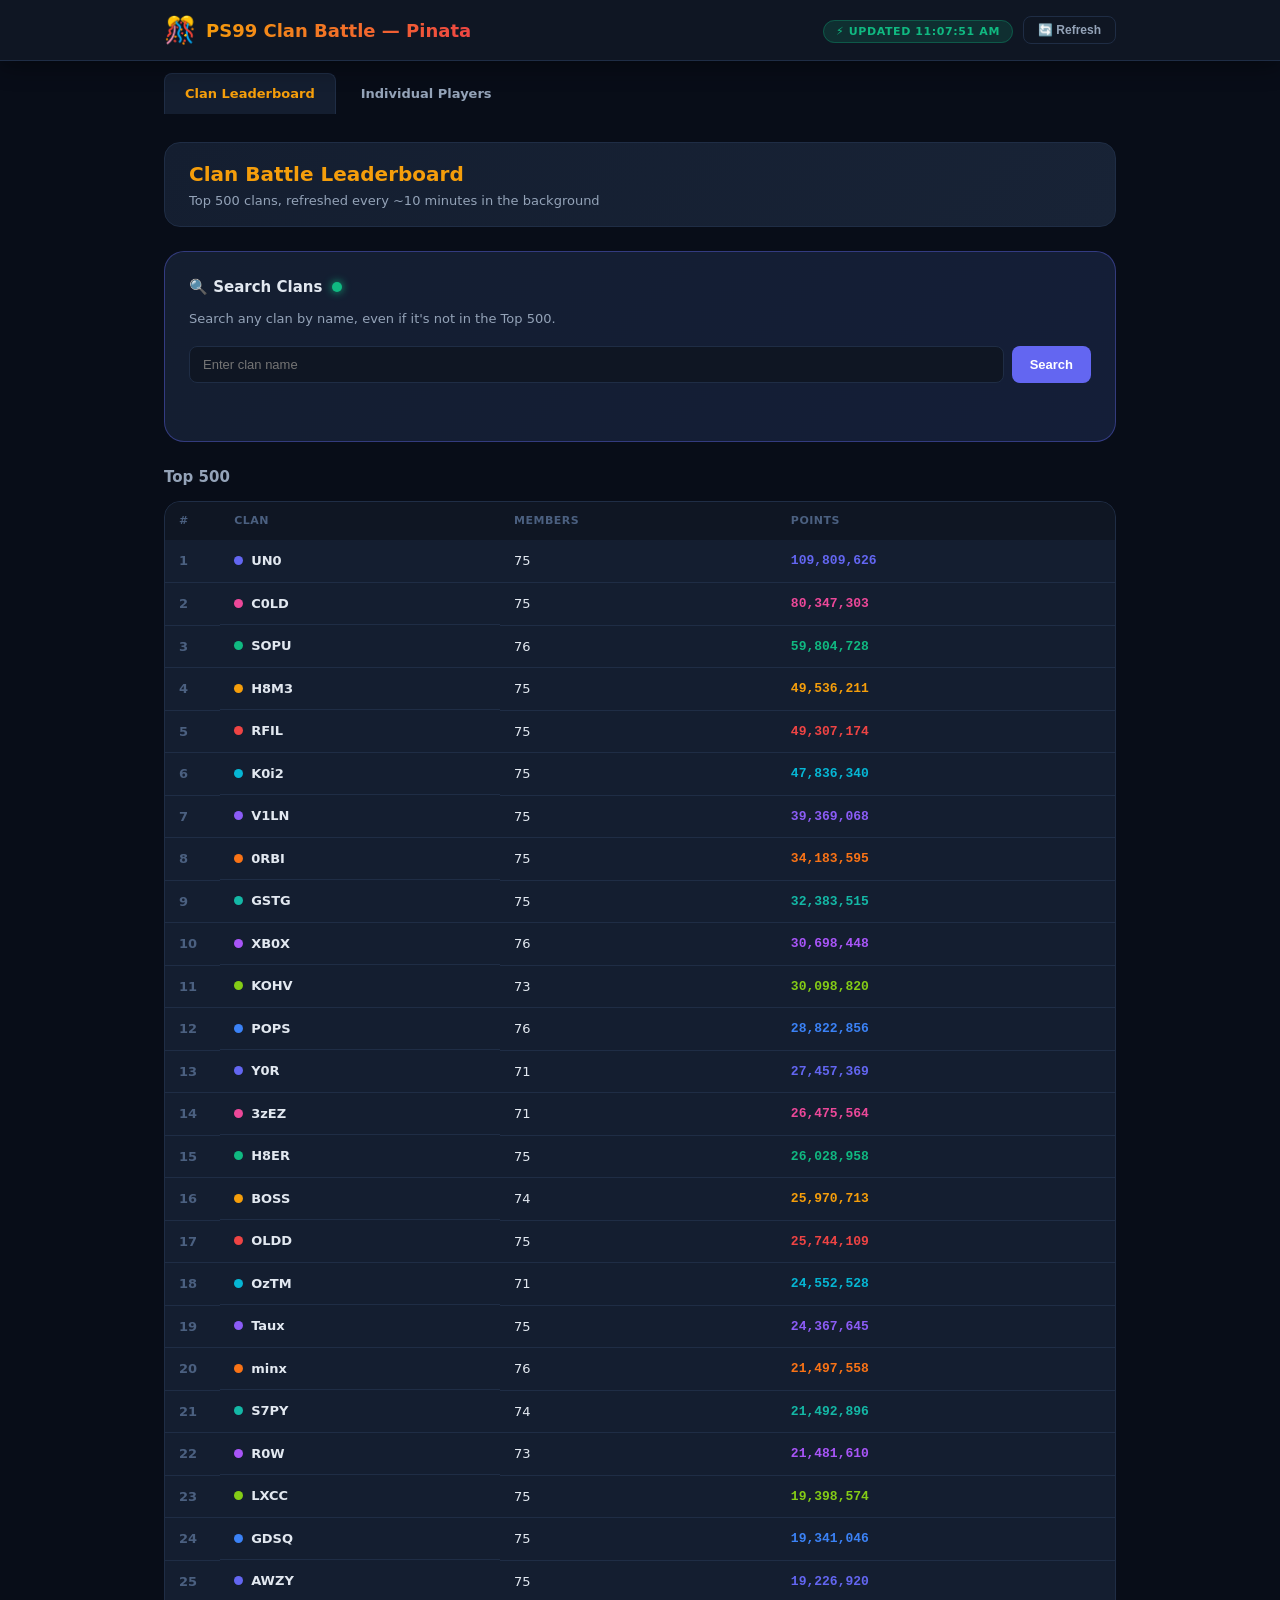
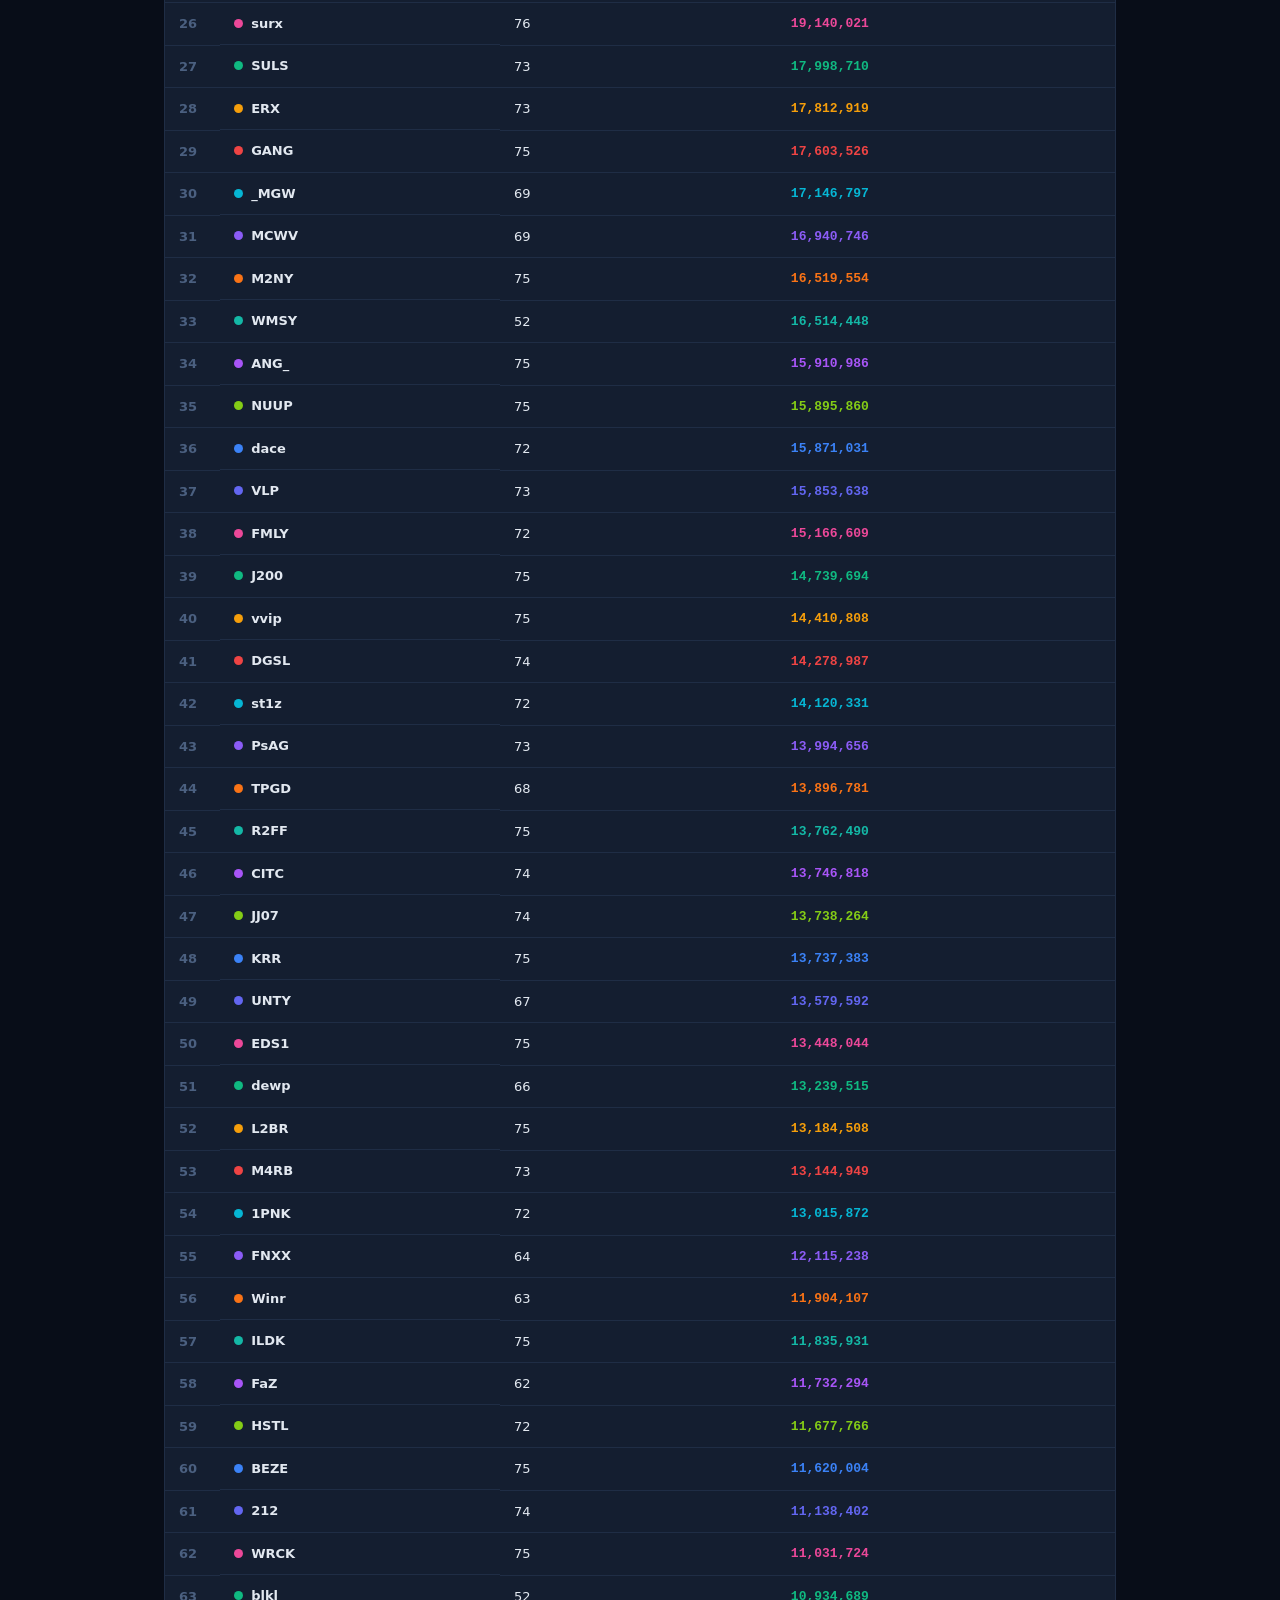
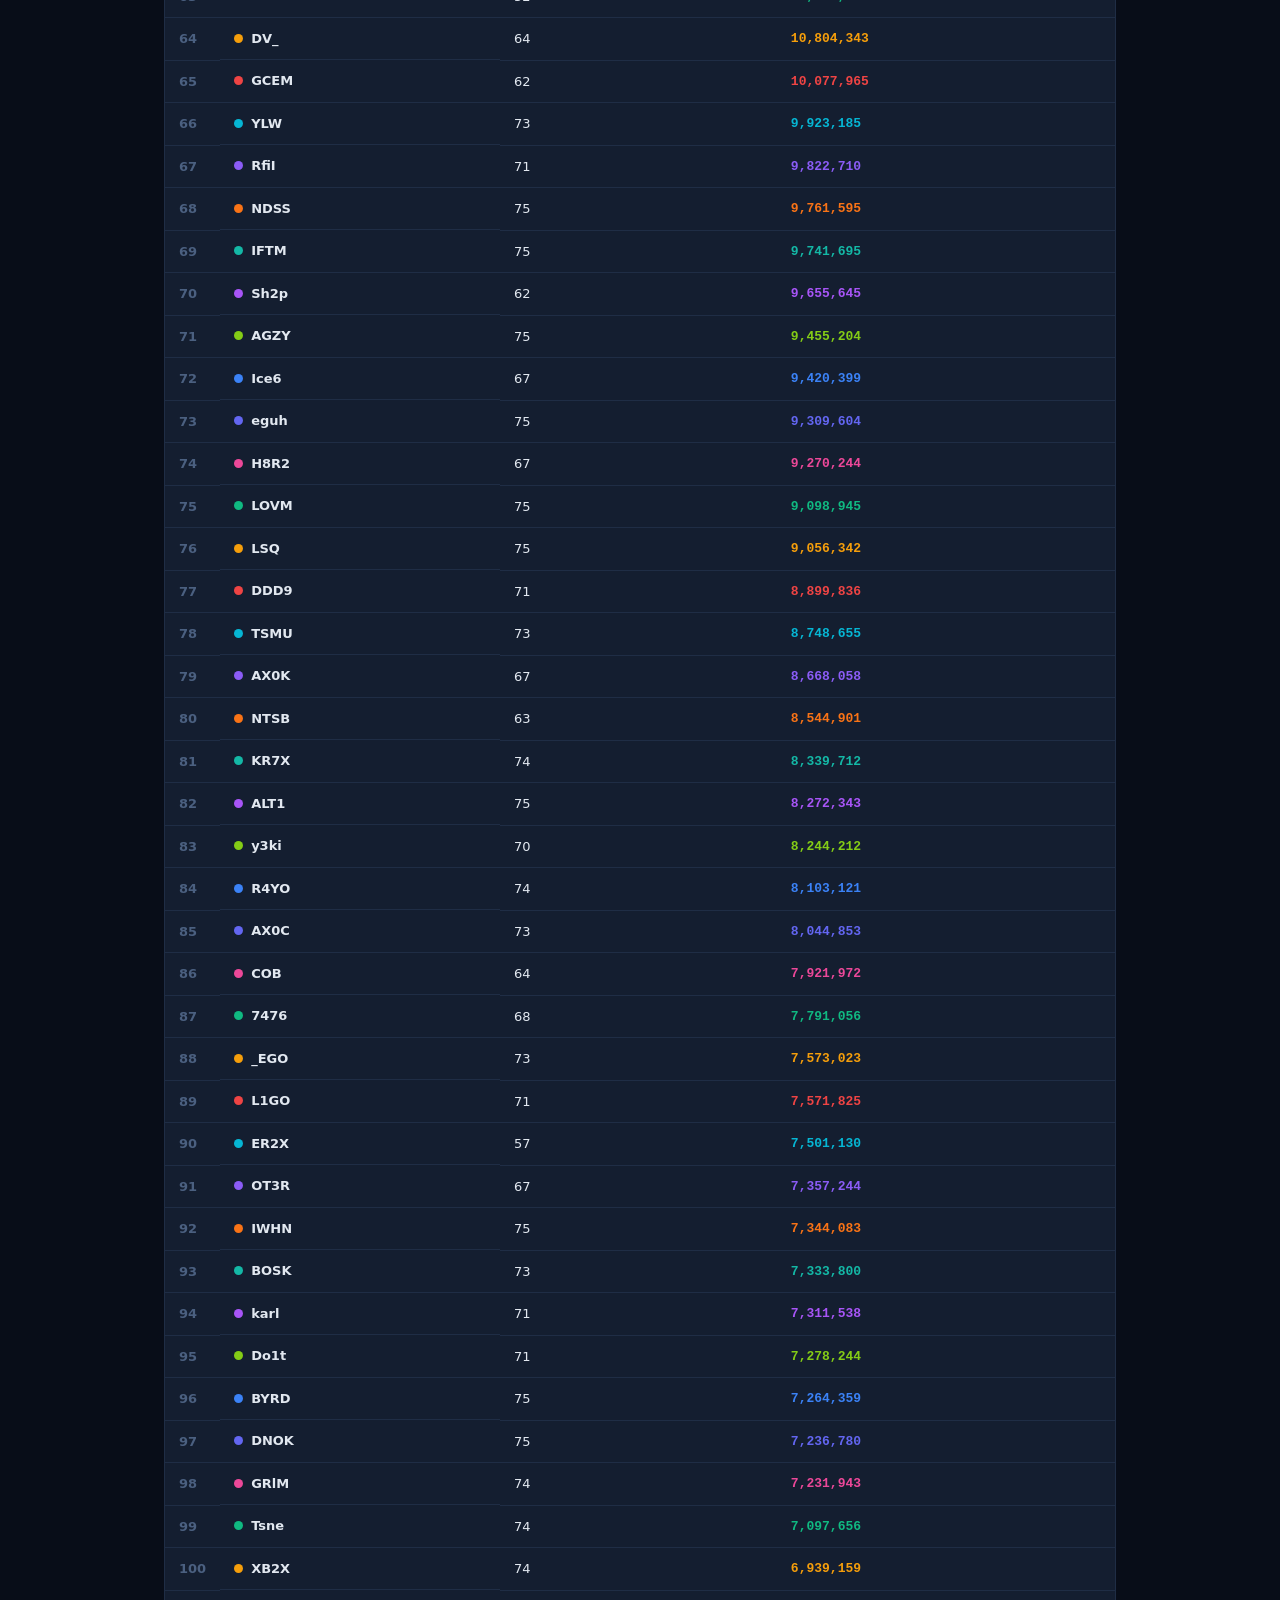
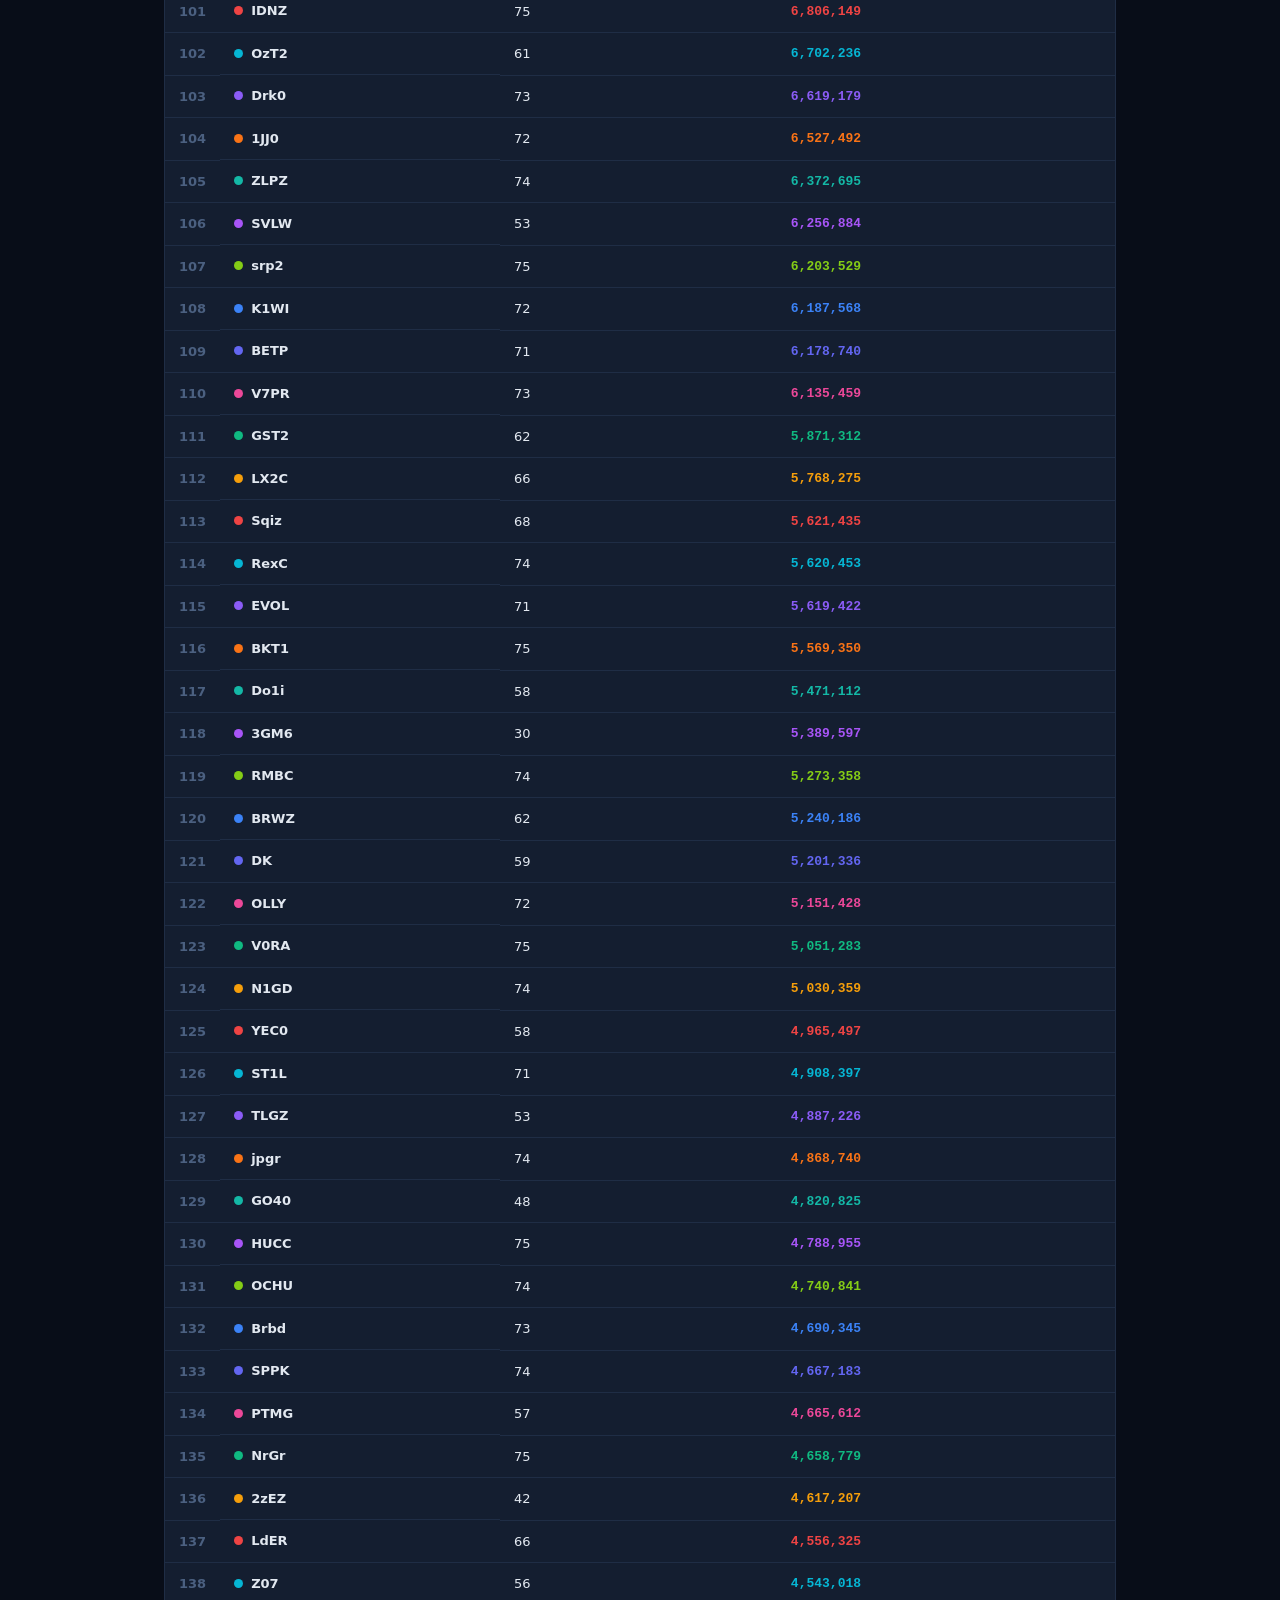
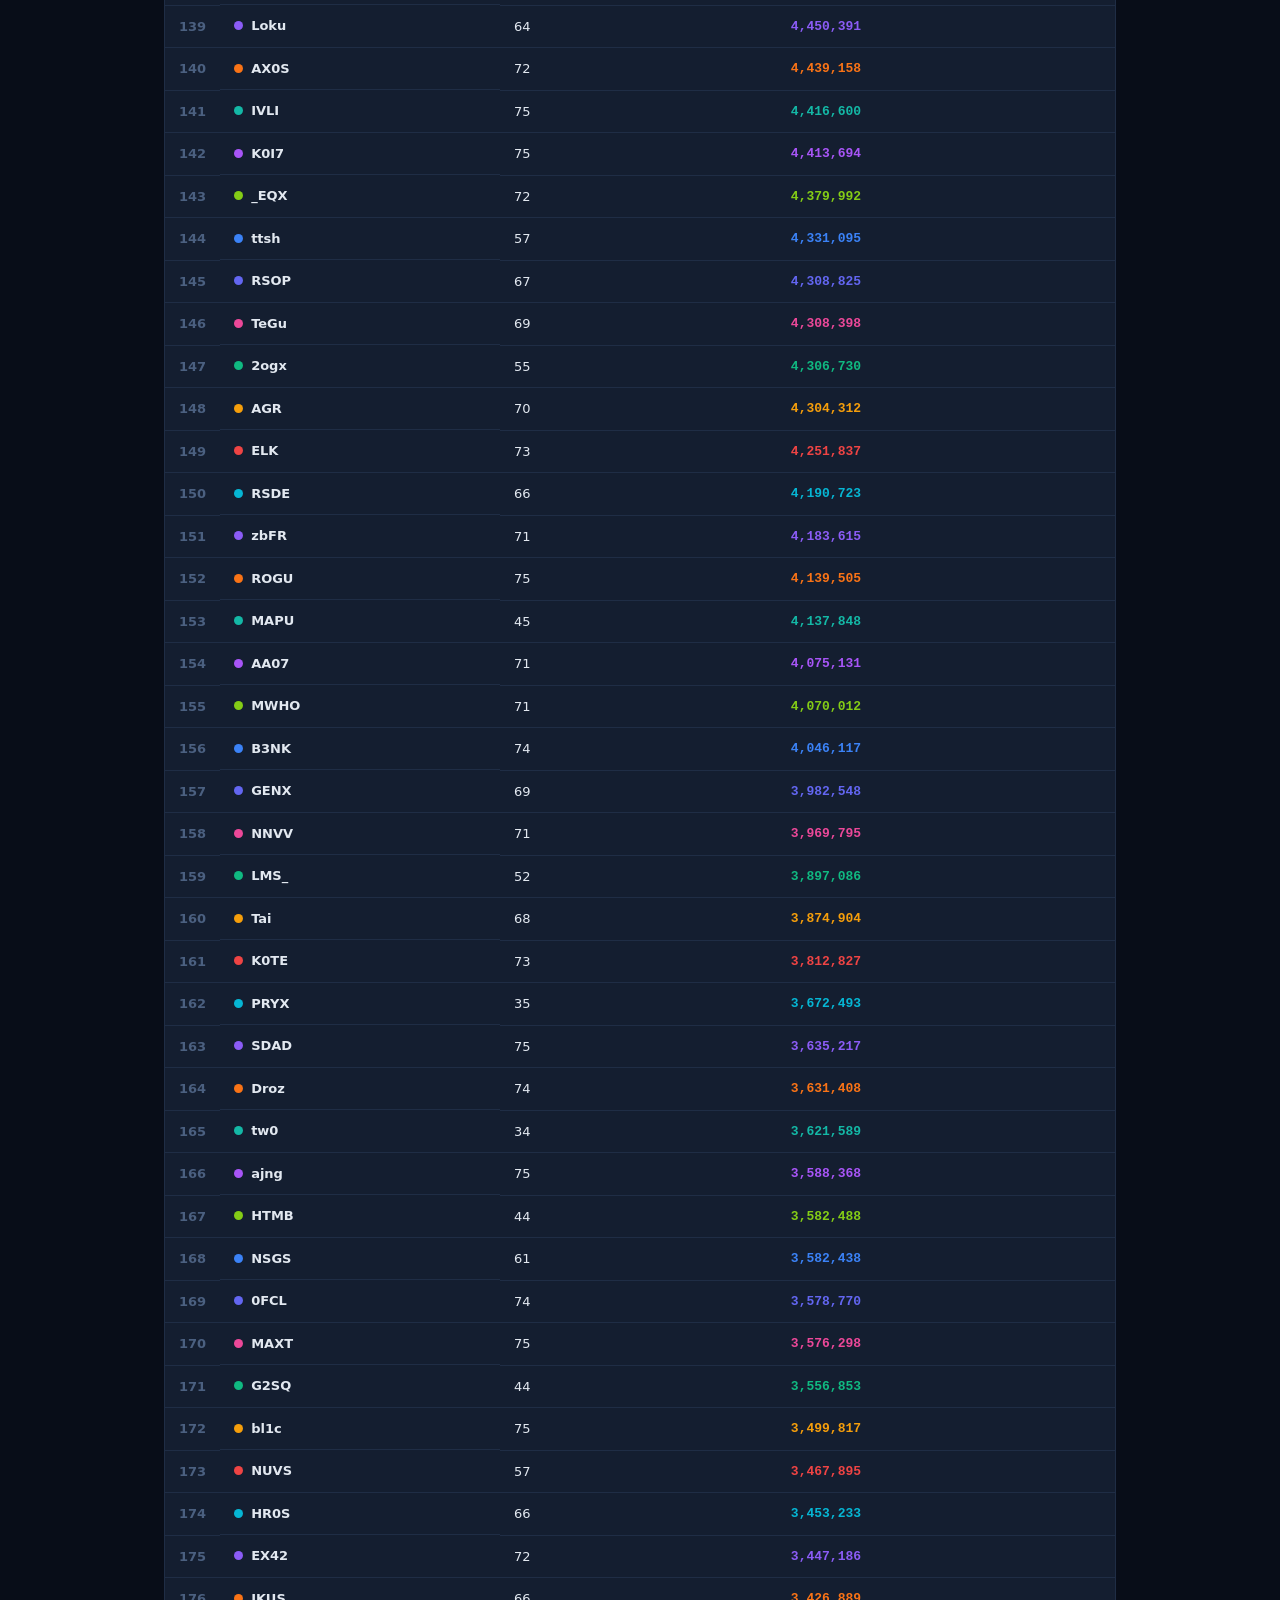
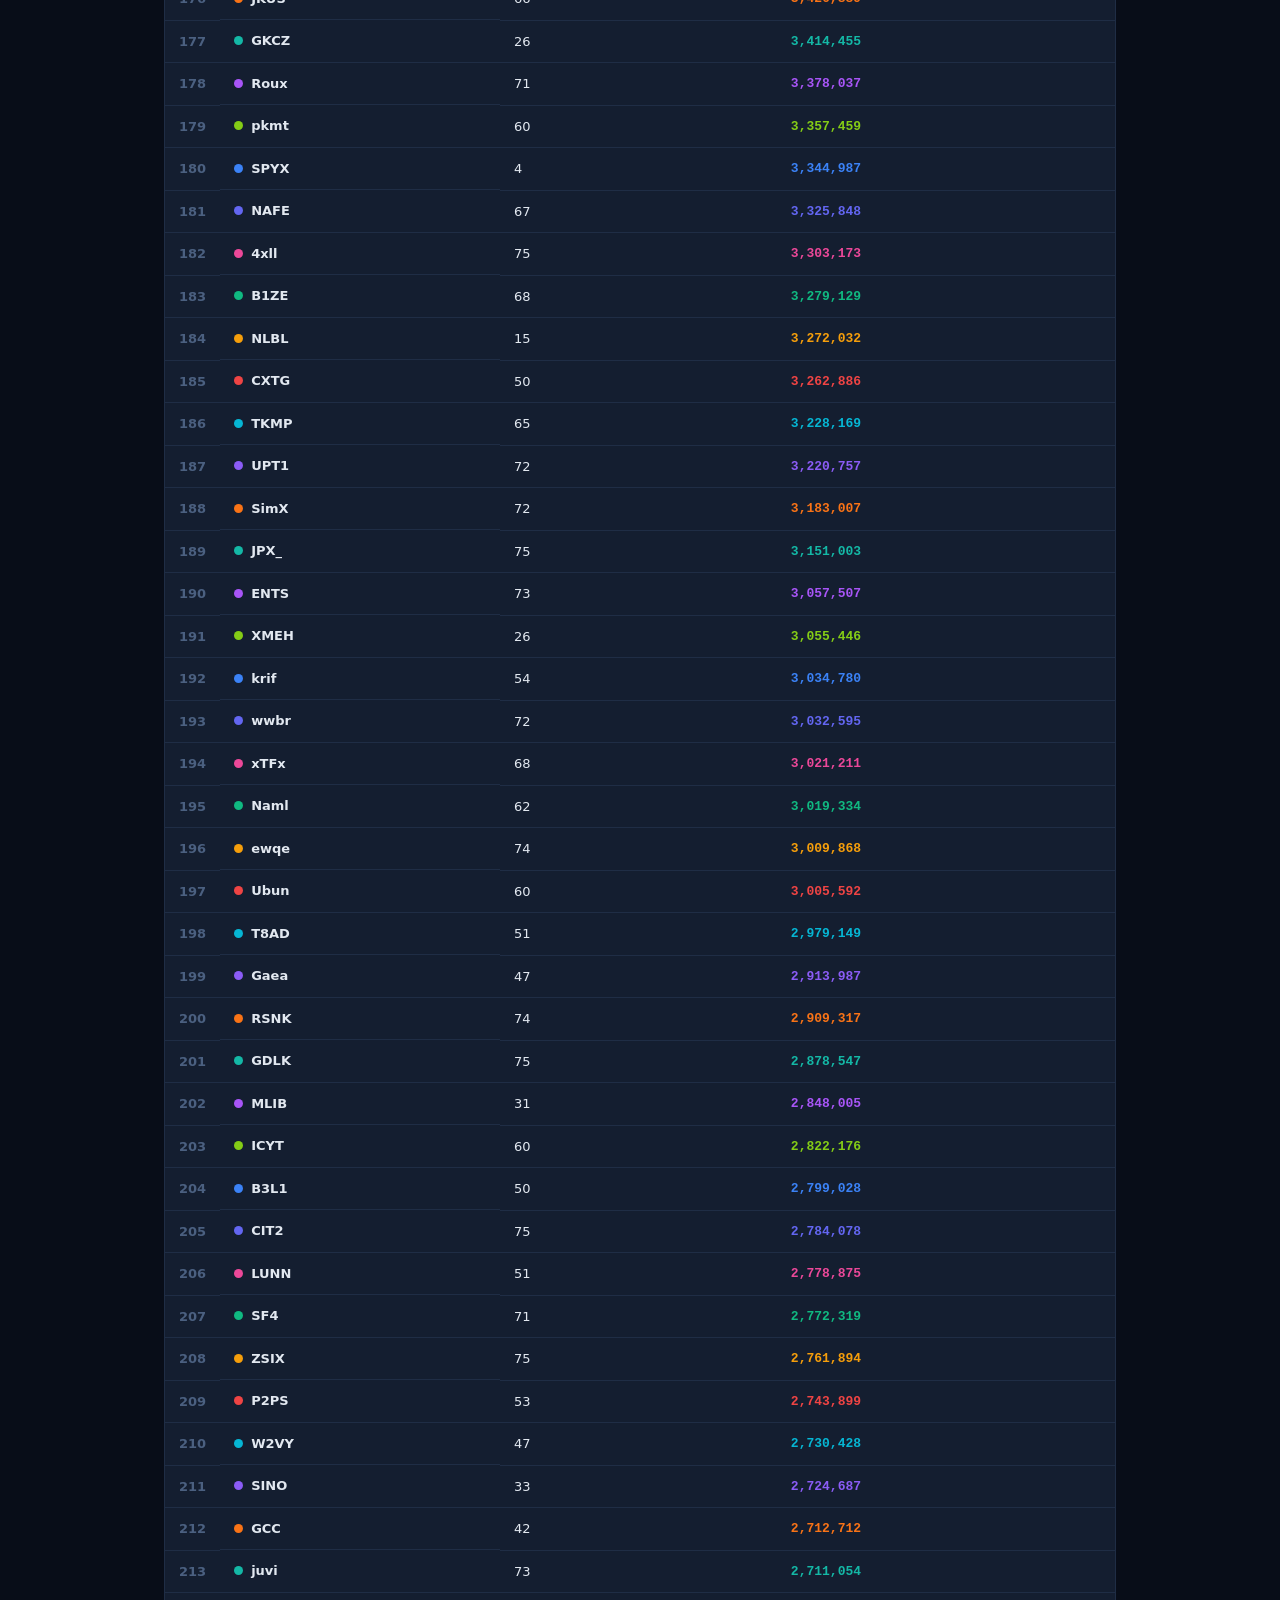
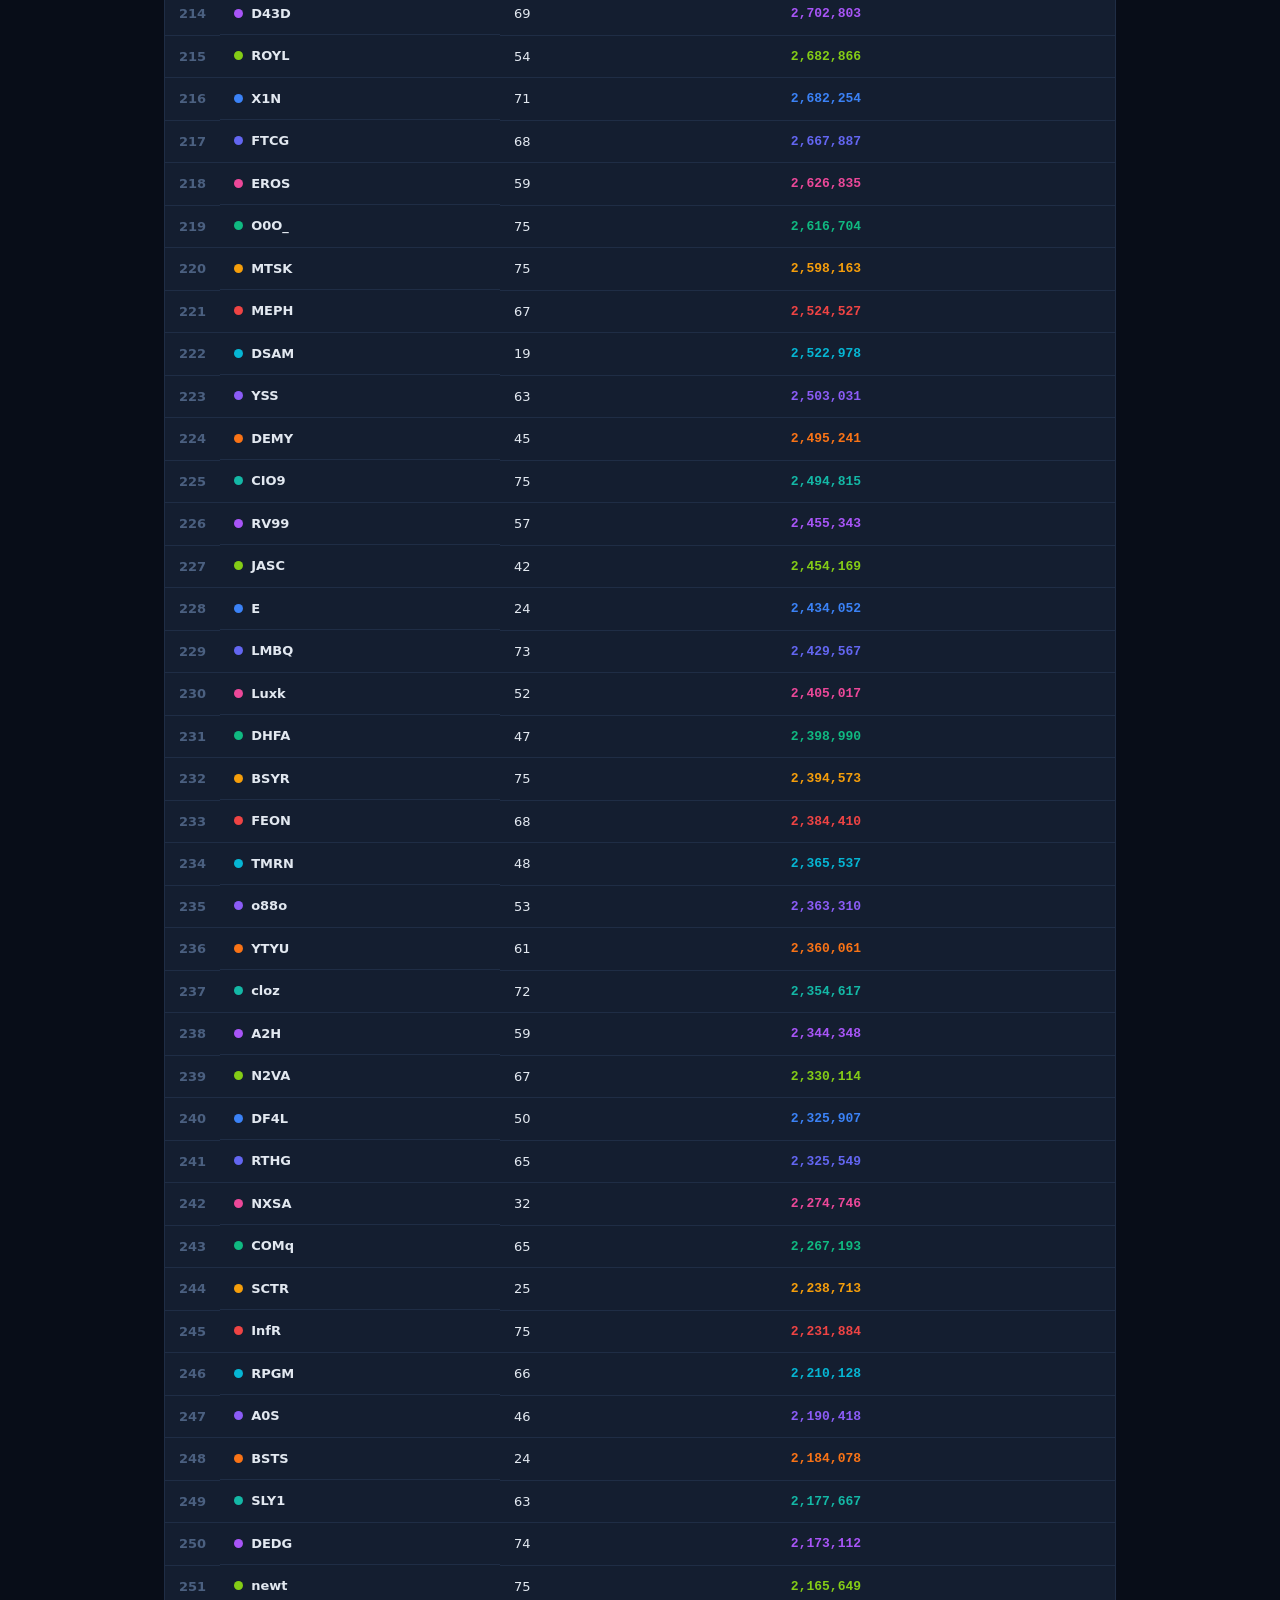
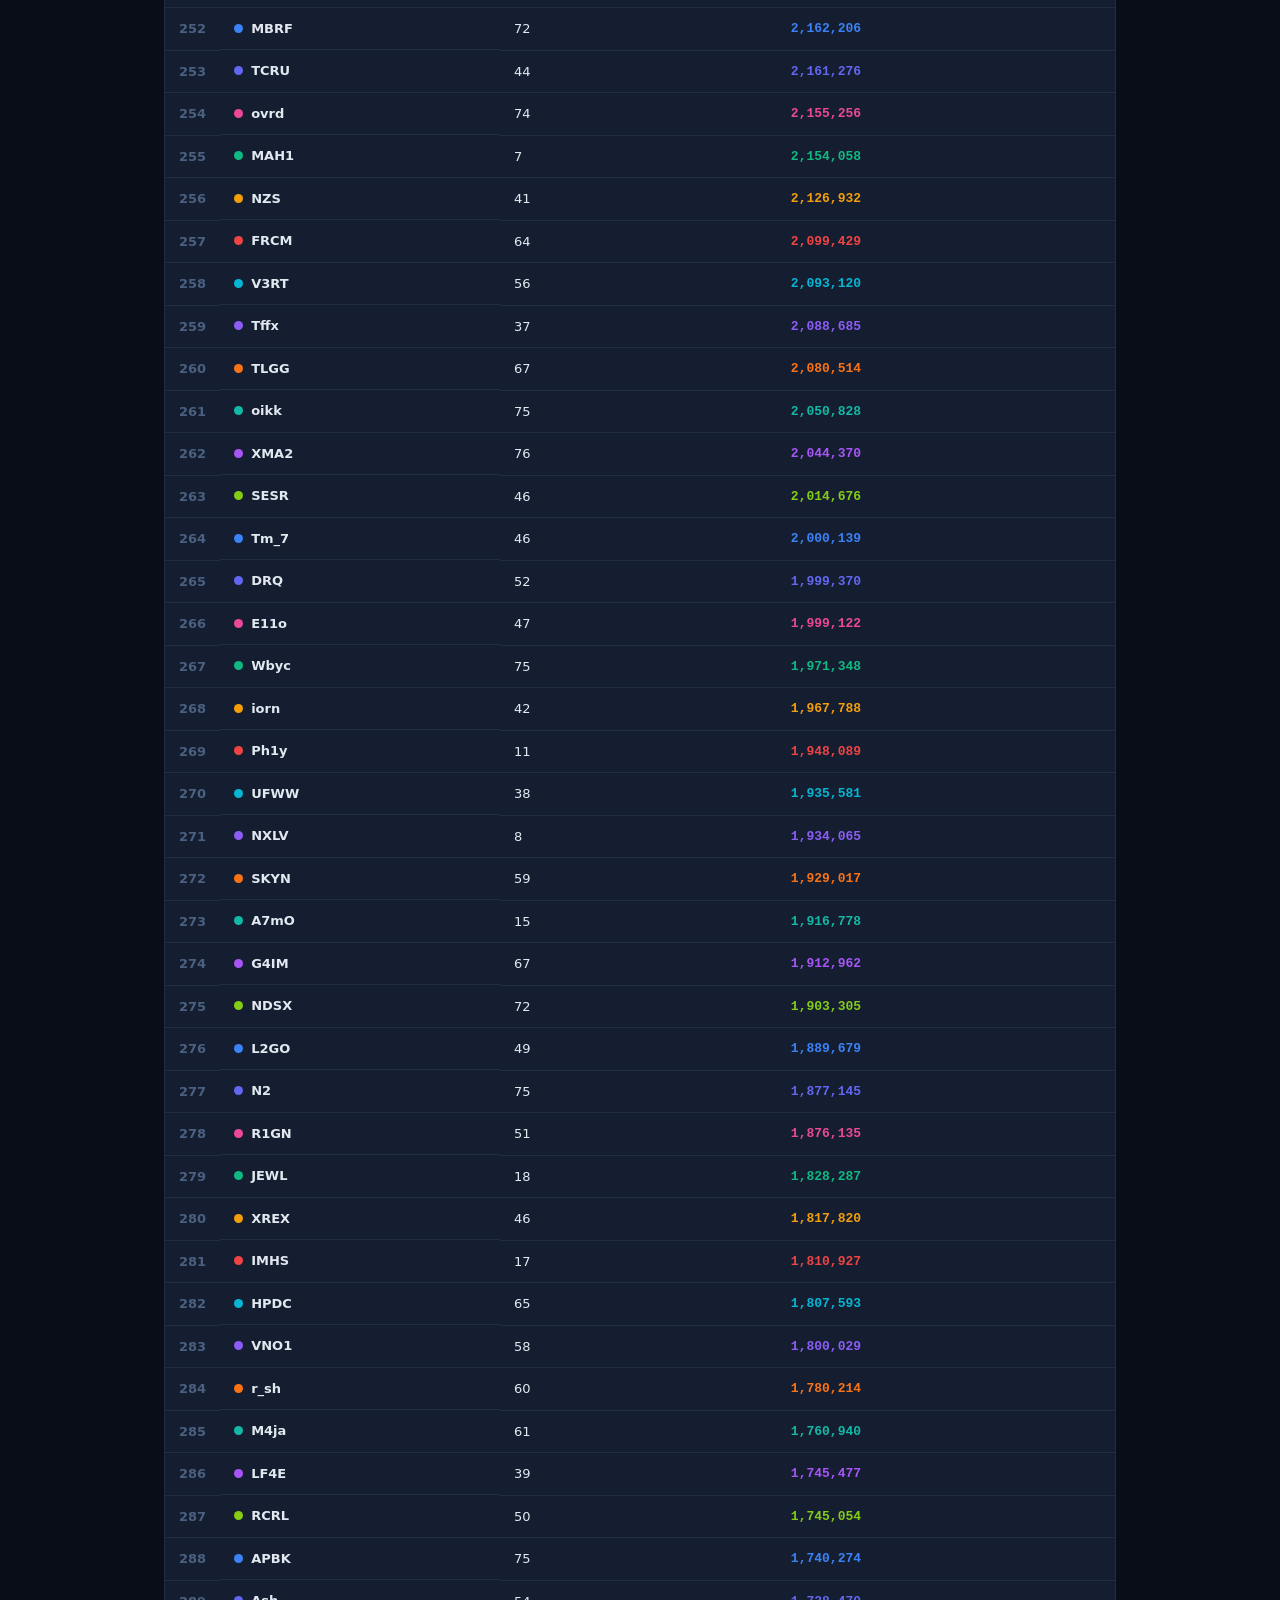
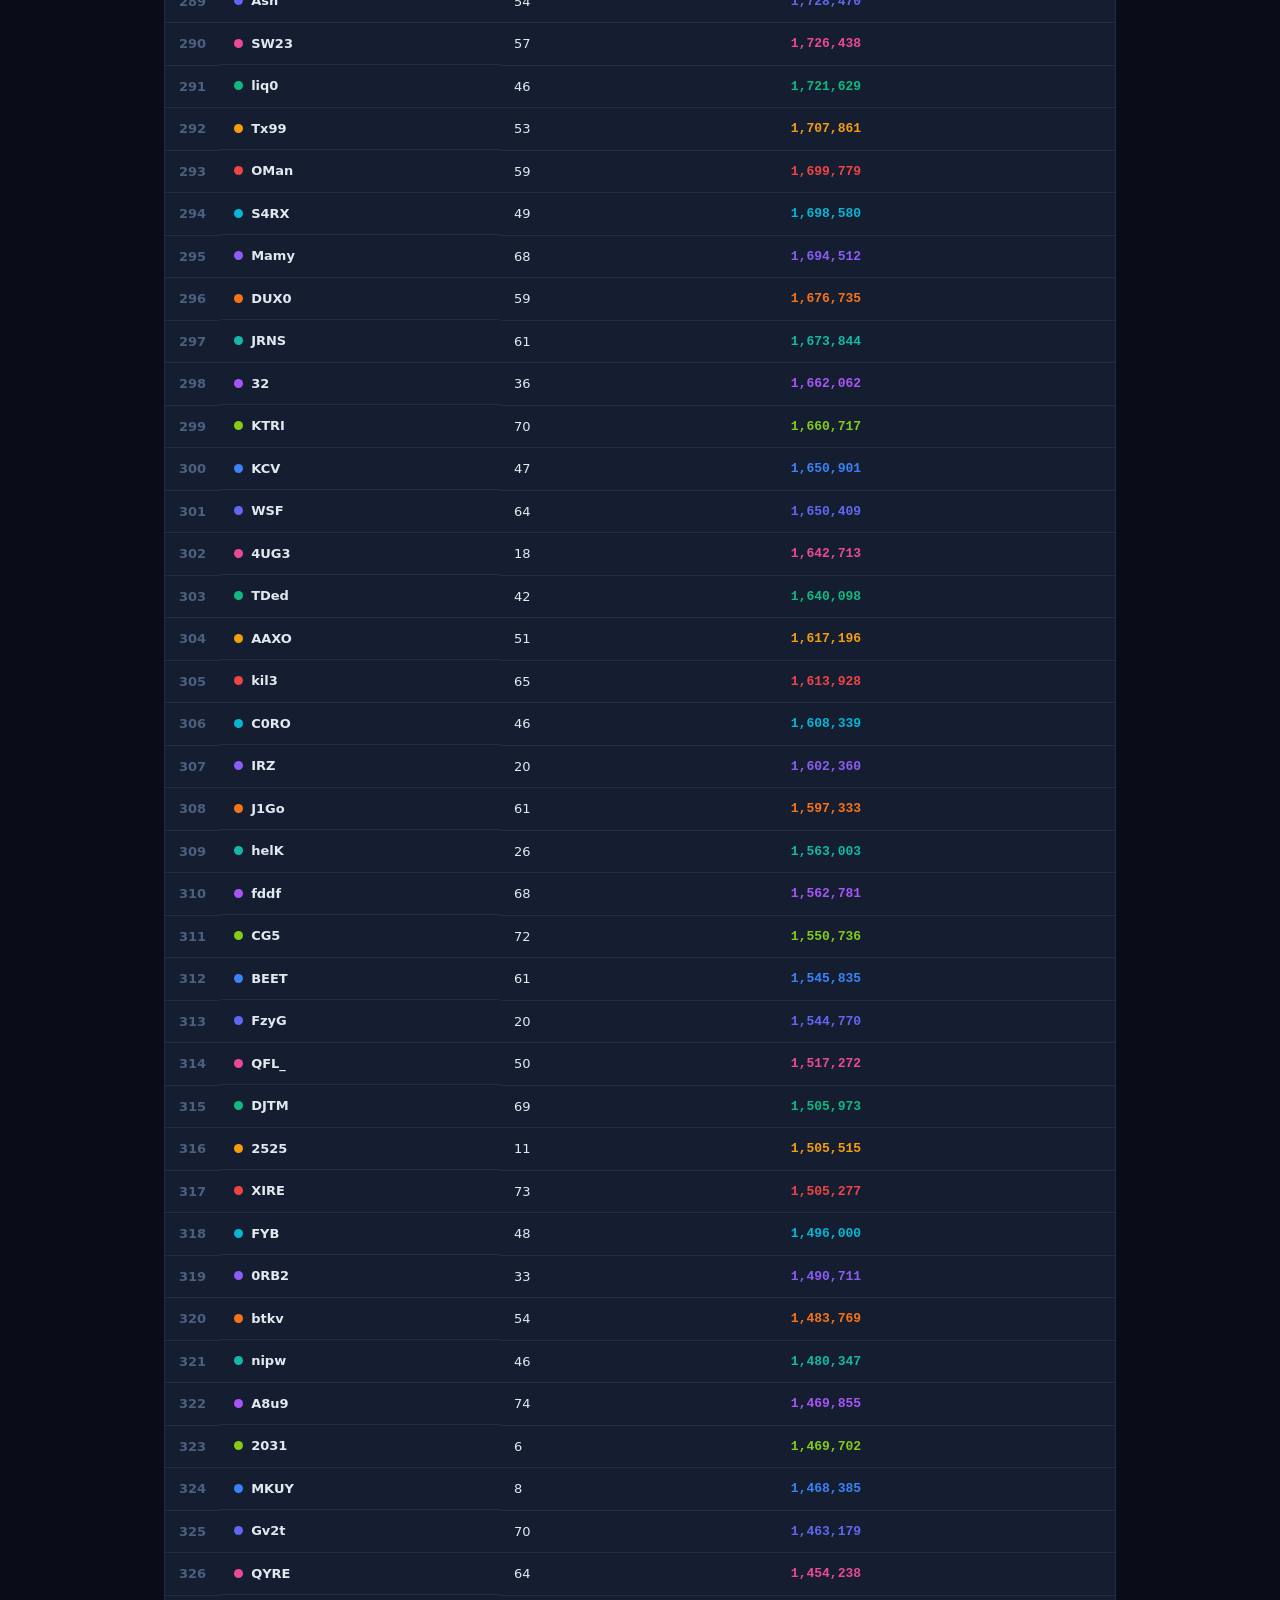
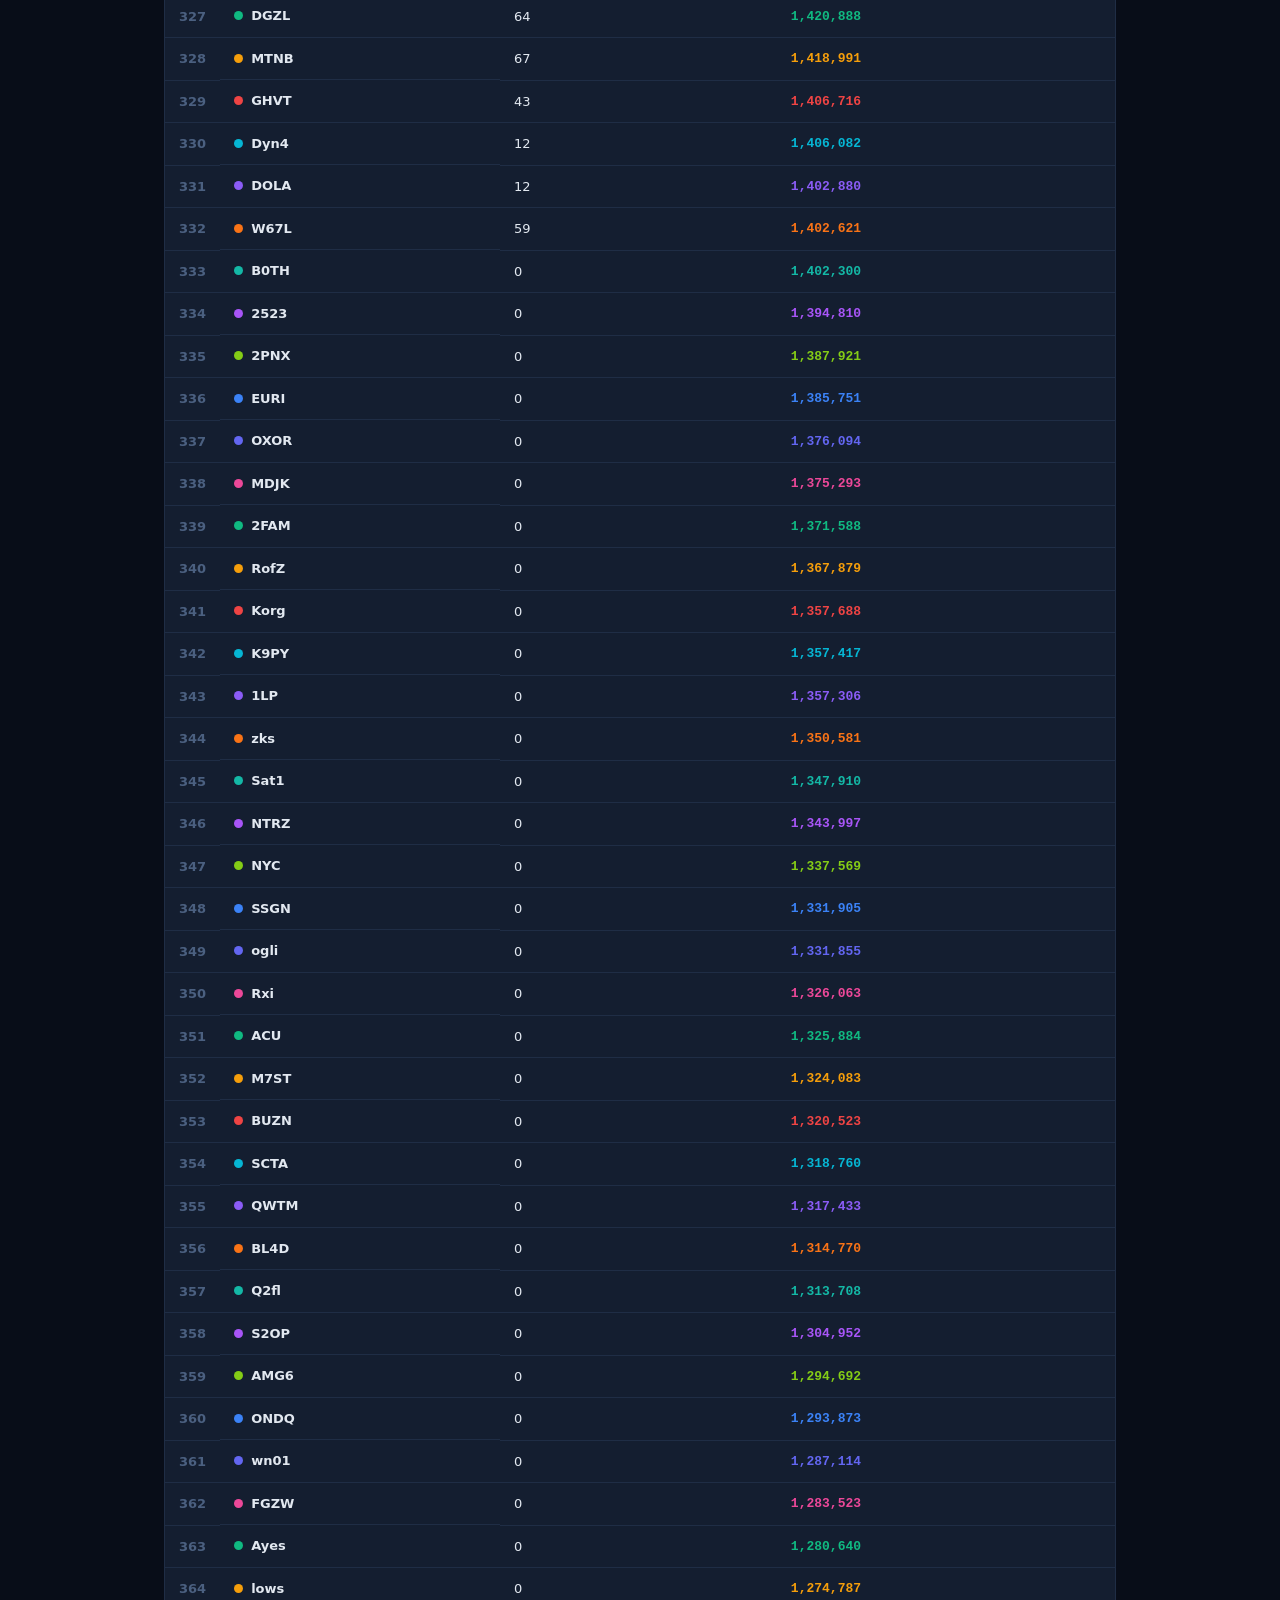
==== index.html @ 11d8a7a5 "fix: bump cache-busting version tags to force browser to load new JS Browsers were serving stale cac" ====
<!DOCTYPE html>
<html lang="en">
<head>
    <meta charset="UTF-8">
    <meta name="viewport" content="width=device-width, initial-scale=1.0">
    <meta http-equiv="Cache-Control" content="no-cache, no-store, must-revalidate">
    <meta http-equiv="Pragma" content="no-cache">
    <meta http-equiv="Expires" content="0">
    <title>PS99 Clan Battle — Pinata</title>
    <link rel="stylesheet" href="style.css?v=2">
    <script>
    (function(){
        var V = 2;
        var k = '_ps99cb_pinata_v';
        var stored = localStorage.getItem(k);
        localStorage.setItem(k, V);
        if (stored && stored !== String(V)) {
            var url = location.href.split('?')[0] + '?nocache=' + V;
            location.replace(url);
        }
    })();
    </script>
</head>
<body>

<header>
    <div class="header-content">
        <div class="logo">
            <span class="logo-icon">&#127882;</span>
            <h1>PS99 Clan Battle &#8212; Pinata</h1>
        </div>
        <div style="display:flex;align-items:center;gap:10px">
            <span id="event-status-badge"></span>
            <button class="btn-refresh" id="refresh-btn">&#128260; Refresh</button>
        </div>
    </div>
</header>

<nav class="page-nav">
    <a href="index.html" class="nav-tab active">Clan Leaderboard</a>
    <a href="players.html" class="nav-tab">Individual Players</a>
</nav>

<main>

    <!-- Leaderboard -->
    <div id="leaderboard-view" class="view active">
        <div class="event-info-bar">
            <div>
                <div class="event-title">Clan Battle Leaderboard</div>
                <div class="event-dates" id="event-dates">Top 500 clans, refreshed every ~10 minutes in the background</div>
            </div>
        </div>

        <div class="manage-card live-card">
            <div class="manage-card-header">
                <h3>&#128269; Search Clans</h3>
                <span class="live-dot"></span>
            </div>
            <p class="live-desc">Search any clan by name, even if it's not in the Top 500.</p>
            <div class="live-manual">
                <input type="text" id="search-clan-name" class="live-input" placeholder="Enter clan name">
                <button class="btn-live-secondary" id="search-clan-btn">Search</button>
                <button class="btn-secondary" id="clear-search-btn" style="display:none">Clear</button>
            </div>
            <div id="search-status" class="import-status"></div>
        </div>

        <h3 class="sub-heading" id="leaderboard-heading">Top 500</h3>
        <div class="players-table-container">
            <table class="players-table">
                <thead>
                    <tr><th>#</th><th>Clan</th><th>Members</th><th>Points</th></tr>
                </thead>
                <tbody id="leaderboard-tbody"></tbody>
            </table>
        </div>
    </div>

    <!-- Clan Detail -->
    <div id="clan-detail-view" class="view">
        <div class="detail-top-bar">
            <button class="back-btn" id="clan-back-btn">&larr; Back to Leaderboard</button>
        </div>
        <div class="team-detail-header" id="clan-detail-header">
            <div class="team-detail-title-row">
                <div class="team-detail-color-bar" id="clan-detail-color-bar"></div>
                <div>
                    <h2 id="clan-detail-name"></h2>
                    <div id="clan-detail-sub" class="team-detail-sub-line"></div>
                </div>
            </div>
            <div class="team-detail-stats">
                <div class="stat-box"><span class="stat-label">Rank</span><span class="stat-value" id="cd-rank"></span></div>
                <div class="stat-box"><span class="stat-label">Points</span><span class="stat-value" id="cd-pts"></span><span class="stat-asof" id="cd-pts-asof"></span></div>
                <div class="stat-box"><span class="stat-label">Roster</span><span class="stat-value" id="cd-roster"></span></div>
            </div>
            <div class="team-detail-stats" style="margin-top:16px">
                <div class="stat-box"><span class="stat-label">Last 10m</span><span class="stat-value" id="cd-delta-10m">&mdash;</span><span class="stat-asof" id="cd-delta-10m-asof"></span></div>
                <div class="stat-box"><span class="stat-label">Last 30m</span><span class="stat-value" id="cd-delta-30m">&mdash;</span><span class="stat-asof" id="cd-delta-30m-asof"></span></div>
                <div class="stat-box"><span class="stat-label">Last 1Hr</span><span class="stat-value" id="cd-delta-1h">&mdash;</span><span class="stat-asof" id="cd-delta-1h-asof"></span></div>
            </div>
        </div>
        <h3 class="sub-heading">Roster</h3>
        <div class="roster-delta-note" id="roster-delta-note"></div>
        <div class="players-table-container">
            <table class="players-table roster-table">
                <thead>
                    <tr><th>#</th><th>Display Name</th><th>Points</th><th>&Delta;10m</th><th>&Delta;30m</th><th>&Delta;1Hr</th></tr>
                </thead>
                <tbody id="roster-tbody"></tbody>
            </table>
        </div>
    </div>

</main>

<div id="toast" class="toast"></div>

<script src="app.js?v=3"></script>
</body>
</html>
---- style.css ----
:root {
    --bg-primary:    #080d18;
    --bg-secondary:  #0f1623;
    --bg-card:       #141e30;
    --bg-card-hover: #182336;
    --border:        #1f2d45;
    --border-light:  #243350;

    --accent:        #6366f1;
    --accent-2:      #8b5cf6;
    --gold:          #f59e0b;
    --success:       #10b981;
    --danger:        #ef4444;

    --text-primary:  #e2e8f0;
    --text-secondary:#94a3b8;
    --text-muted:    #4b6080;

    --radius-sm: 8px;
    --radius-lg: 16px;
    --radius-xl: 20px;

    --shadow:    0 4px 24px rgba(0,0,0,.45);
}

*, *::before, *::after { box-sizing: border-box; margin: 0; padding: 0; }

body {
    font-family: 'Segoe UI', system-ui, -apple-system, sans-serif;
    background: var(--bg-primary);
    color: var(--text-primary);
    min-height: 100vh;
    line-height: 1.5;
}

header {
    background: var(--bg-secondary);
    border-bottom: 1px solid var(--border);
    position: sticky;
    top: 0;
    z-index: 200;
    box-shadow: var(--shadow);
}

.header-content {
    max-width: 1000px;
    margin: 0 auto;
    padding: 0 24px;
    height: 60px;
    display: flex;
    align-items: center;
    justify-content: space-between;
}

.logo { display: flex; align-items: center; gap: 10px; }
.logo-icon { font-size: 26px; }
.logo h1 {
    font-size: 18px;
    font-weight: 800;
    background: linear-gradient(120deg, #f59e0b, #ef4444);
    -webkit-background-clip: text;
    -webkit-text-fill-color: transparent;
    background-clip: text;
    white-space: nowrap;
}

main {
    max-width: 1000px;
    margin: 0 auto;
    padding: 28px 24px;
}

.page-nav {
    max-width: 1000px;
    margin: 0 auto;
    padding: 12px 24px 0;
    display: flex;
    gap: 4px;
}
.nav-tab {
    padding: 10px 20px;
    font-size: 13px;
    font-weight: 700;
    color: var(--text-secondary);
    text-decoration: none;
    border-radius: var(--radius-sm) var(--radius-sm) 0 0;
    border: 1px solid transparent;
    border-bottom: none;
    transition: background .15s, color .15s;
}
.nav-tab:hover { color: var(--text-primary); background: var(--bg-card); }
.nav-tab.active {
    color: var(--gold);
    background: var(--bg-card);
    border-color: var(--border);
}

.view { display: none; }
.view.active { display: block; }

.event-info-bar {
    background: linear-gradient(135deg, var(--bg-card), var(--bg-card-hover));
    border: 1px solid var(--border);
    border-radius: var(--radius-lg);
    padding: 16px 24px;
    margin-bottom: 24px;
}

.event-title { font-size: 20px; font-weight: 800; color: var(--gold); }
.event-dates { font-size: 13px; color: var(--text-secondary); margin-top: 2px; }

.status-pill {
    font-size: 11px;
    font-weight: 700;
    text-transform: uppercase;
    letter-spacing: .6px;
    padding: 4px 12px;
    border-radius: 20px;
    background: rgba(16,185,129,.15);
    color: var(--success);
    border: 1px solid rgba(16,185,129,.3);
}

.st-team-dot { display: inline-block; width: 9px; height: 9px; border-radius: 50%; flex-shrink: 0; }

.detail-top-bar {
    display: flex;
    align-items: center;
    justify-content: space-between;
    margin-bottom: 20px;
}

.back-btn {
    background: transparent;
    border: 1px solid var(--border);
    color: var(--text-secondary);
    padding: 8px 16px;
    border-radius: var(--radius-sm);
    cursor: pointer;
    font-size: 13px;
    font-weight: 600;
    transition: background .15s, color .15s;
}
.back-btn:hover { background: var(--bg-card); color: var(--text-primary); }

.team-detail-header {
    background: var(--bg-card);
    border: 1px solid var(--border);
    border-radius: var(--radius-xl);
    padding: 24px;
    margin-bottom: 20px;
}
.team-detail-title-row {
    display: flex;
    align-items: center;
    gap: 14px;
    margin-bottom: 20px;
}
.team-detail-color-bar {
    width: 6px;
    height: 48px;
    border-radius: 3px;
    flex-shrink: 0;
}
.team-detail-header h2 { font-size: 26px; font-weight: 900; }
.team-detail-sub-line  { font-size: 13px; color: var(--text-muted); }

.team-detail-stats {
    display: flex;
    gap: 28px;
    flex-wrap: wrap;
}
.stat-box { display: flex; flex-direction: column; gap: 3px; }
.stat-label{ font-size: 10px; text-transform: uppercase; letter-spacing: .6px; color: var(--text-muted); font-weight: 700; }
.stat-value{ font-size: 20px; font-weight: 800; }
.stat-asof { font-size: 10px; color: var(--text-muted); font-weight: 500; }

.sub-heading { font-size: 15px; font-weight: 800; margin: 24px 0 12px; color: var(--text-secondary); }

.roster-delta-note { font-size: 11px; color: var(--text-muted); margin: -6px 0 10px; }

.players-table-container {
    background: var(--bg-card);
    border: 1px solid var(--border);
    border-radius: var(--radius-lg);
    overflow-x: auto;
    -webkit-overflow-scrolling: touch;
}
.players-table { width: 100%; border-collapse: collapse; }
.players-table th {
    background: var(--bg-secondary);
    padding: 11px 14px;
    text-align: left;
    font-size: 11px;
    text-transform: uppercase;
    letter-spacing: .5px;
    color: var(--text-muted);
    font-weight: 700;
}
.players-table td {
    padding: 11px 14px;
    border-bottom: 1px solid var(--border);
    font-size: 13px;
    vertical-align: middle;
}
.players-table tr:last-child td { border-bottom: none; }
.players-table tbody tr:hover td { background: var(--bg-card-hover); }

.player-rank   { font-weight: 700; color: var(--text-muted); width: 40px; }
.player-name   { font-weight: 700; display: flex; align-items: center; gap: 8px; }
.player-points { font-weight: 800; font-family: monospace; font-size: 14px; }

.manage-card {
    background: var(--bg-card);
    border: 1px solid var(--border);
    border-radius: var(--radius-xl);
    padding: 24px;
    margin-bottom: 24px;
}
.manage-card-header { display: flex; align-items: center; gap: 10px; margin-bottom: 10px; }
.manage-card-header h3 { font-size: 15px; font-weight: 800; }

.live-card {
    border-color: rgba(99,102,241,.4);
    background: linear-gradient(135deg, var(--bg-card), #141e38);
}

.live-dot {
    width: 10px; height: 10px;
    border-radius: 50%;
    background: var(--success);
    box-shadow: 0 0 8px var(--success);
    animation: pulse 2s infinite;
}
@keyframes pulse {
    0%, 100% { opacity: 1; }
    50%       { opacity: .4; }
}

.live-desc {
    font-size: 13px;
    color: var(--text-secondary);
    margin-bottom: 18px;
}

.live-manual { display: flex; gap: 8px; }

.live-input {
    flex: 1;
    background: var(--bg-secondary);
    border: 1px solid var(--border);
    color: var(--text-primary);
    padding: 10px 13px;
    border-radius: var(--radius-sm);
    font-size: 13px;
}
.live-input:focus { outline: none; border-color: var(--accent); }

.btn-live-secondary {
    background: var(--accent);
    color: #fff;
    border: none;
    padding: 10px 18px;
    border-radius: var(--radius-sm);
    font-size: 13px; font-weight: 700;
    cursor: pointer;
    white-space: nowrap;
    transition: opacity .15s;
}
.btn-live-secondary:hover    { opacity: .88; }
.btn-live-secondary:disabled { opacity: .5; cursor: not-allowed; }

.btn-secondary {
    background: transparent;
    color: var(--text-secondary);
    border: 1px solid var(--border);
    padding: 10px 18px;
    border-radius: var(--radius-sm);
    font-size: 13px; font-weight: 600;
    cursor: pointer;
    white-space: nowrap;
    transition: background .15s;
}
.btn-secondary:hover { background: var(--bg-secondary); }

.import-status {
    margin-top: 14px;
    font-size: 13px;
    min-height: 20px;
}
.import-status.loading { color: #818cf8; }
.import-status.success { color: var(--success); }
.import-status.error   { color: var(--danger); }

.spinner {
    display: inline-block;
    width: 12px; height: 12px;
    border: 2px solid rgba(255,255,255,.2);
    border-top-color: #818cf8;
    border-radius: 50%;
    animation: spin .7s linear infinite;
    margin-right: 6px;
    vertical-align: middle;
}
@keyframes spin { to { transform: rotate(360deg); } }

.btn-refresh {
    background: transparent;
    border: 1px solid var(--border);
    color: var(--text-secondary);
    padding: 6px 14px;
    border-radius: var(--radius-sm);
    font-size: 12px; font-weight: 600;
    cursor: pointer;
    transition: all .15s;
    white-space: nowrap;
}
.btn-refresh:hover    { background: var(--bg-card); color: var(--text-primary); border-color: var(--accent); }
.btn-refresh:disabled { opacity: .5; cursor: not-allowed; }

.toast {
    position: fixed;
    bottom: 24px; right: 24px;
    background: var(--bg-card);
    border: 1px solid var(--border-light);
    border-radius: var(--radius-sm);
    padding: 12px 20px;
    font-size: 13px; font-weight: 600;
    z-index: 1000;
    transform: translateY(80px);
    opacity: 0;
    transition: transform .28s ease, opacity .28s ease;
    pointer-events: none;
    max-width: 280px;
}
.toast.show { transform: translateY(0); opacity: 1; }
.toast.success { border-left: 3px solid var(--success); color: var(--success); }
.toast.error   { border-left: 3px solid var(--danger);  color: var(--danger); }

.summary-stats-bar {
    display: flex;
    gap: 12px;
    margin-bottom: 20px;
    flex-wrap: wrap;
}
.summary-stat {
    flex: 1;
    min-width: 100px;
    background: var(--bg-card);
    border: 1px solid var(--border);
    border-radius: var(--radius-lg);
    padding: 14px 16px;
    display: flex;
    flex-direction: column;
    align-items: center;
    gap: 4px;
}
.summary-stat-value {
    font-size: 22px;
    font-weight: 900;
    color: var(--accent);
}
.summary-stat-label {
    font-size: 10px;
    text-transform: uppercase;
    letter-spacing: .5px;
    color: var(--text-muted);
    font-weight: 700;
}

@media (max-width: 650px) {
    main { padding: 16px; }
    .header-content { gap: 12px; }
    .logo h1 { font-size: 14px; }
    .detail-top-bar { flex-direction: column; align-items: flex-start; gap: 10px; }
    .team-detail-stats { gap: 16px; }
    .live-manual { flex-direction: column; }
    .roster-table th, .roster-table td { padding: 8px 10px; font-size: 12px; }
}
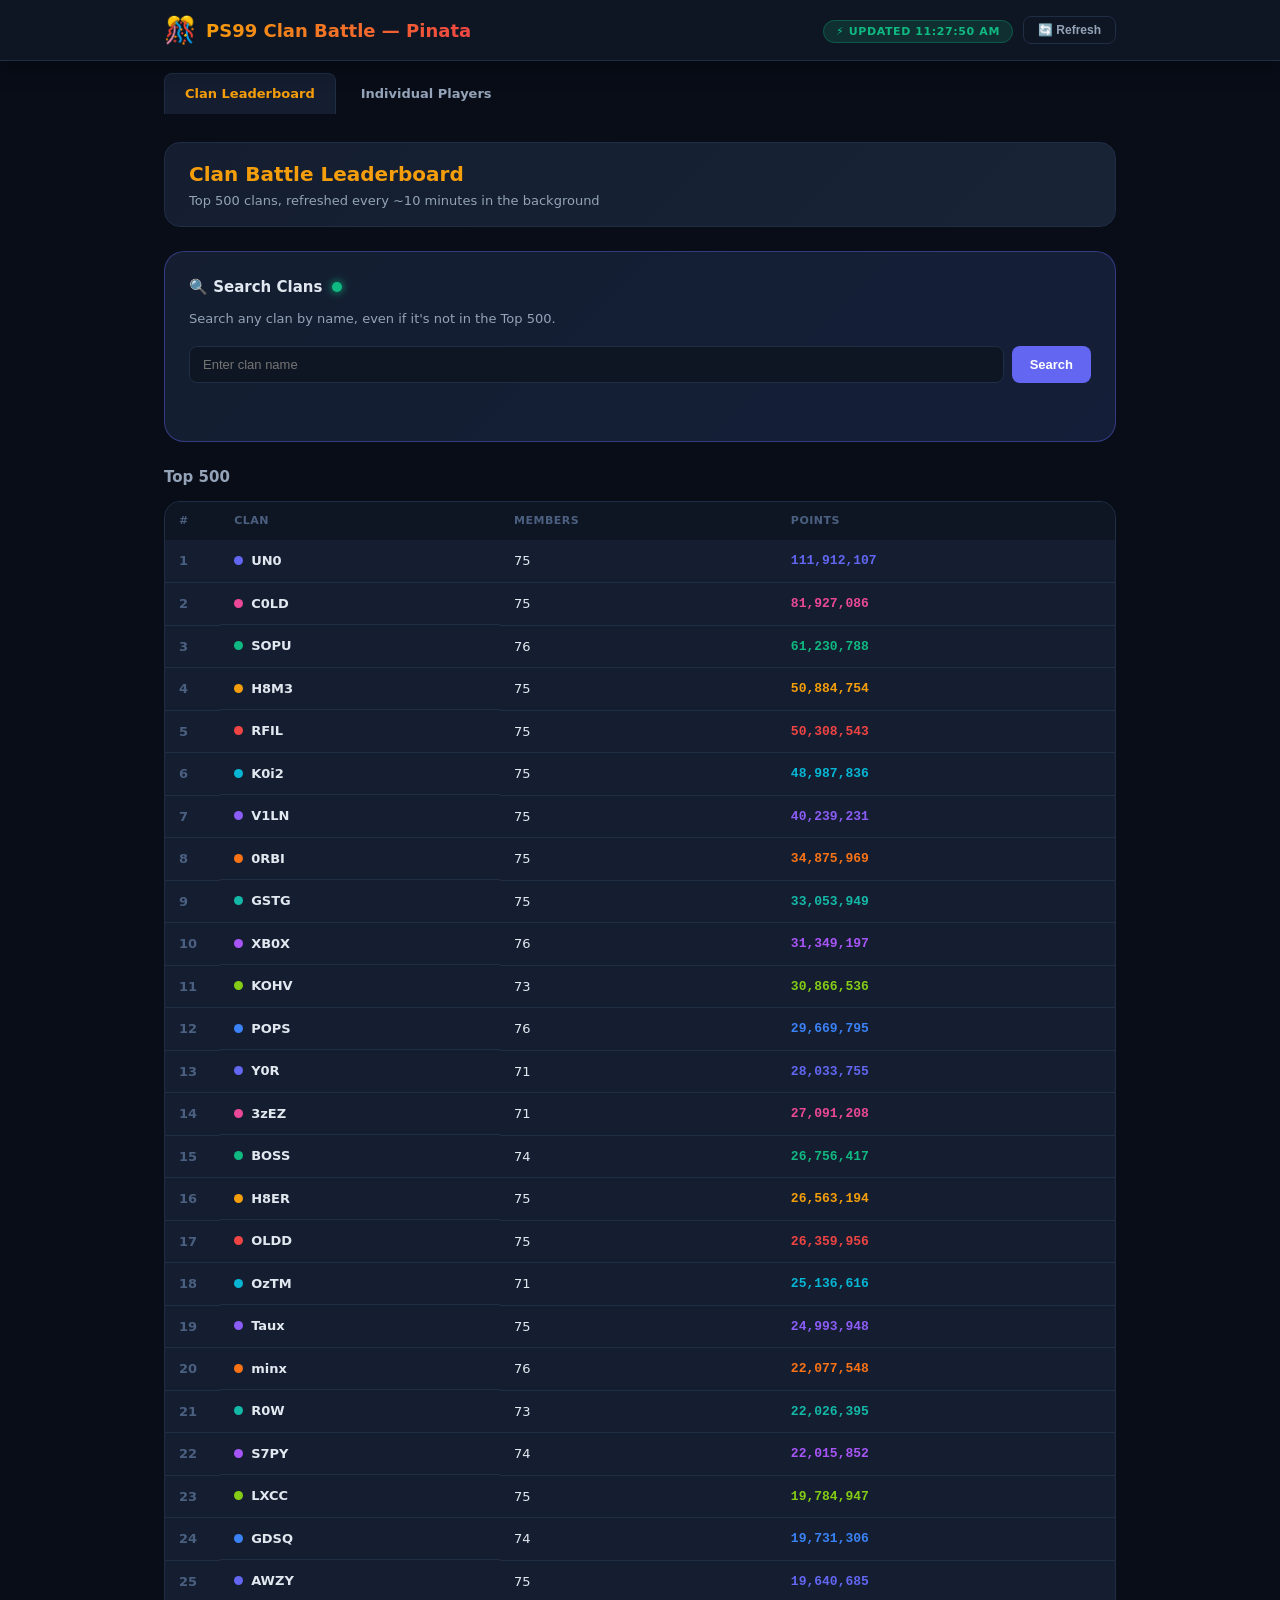
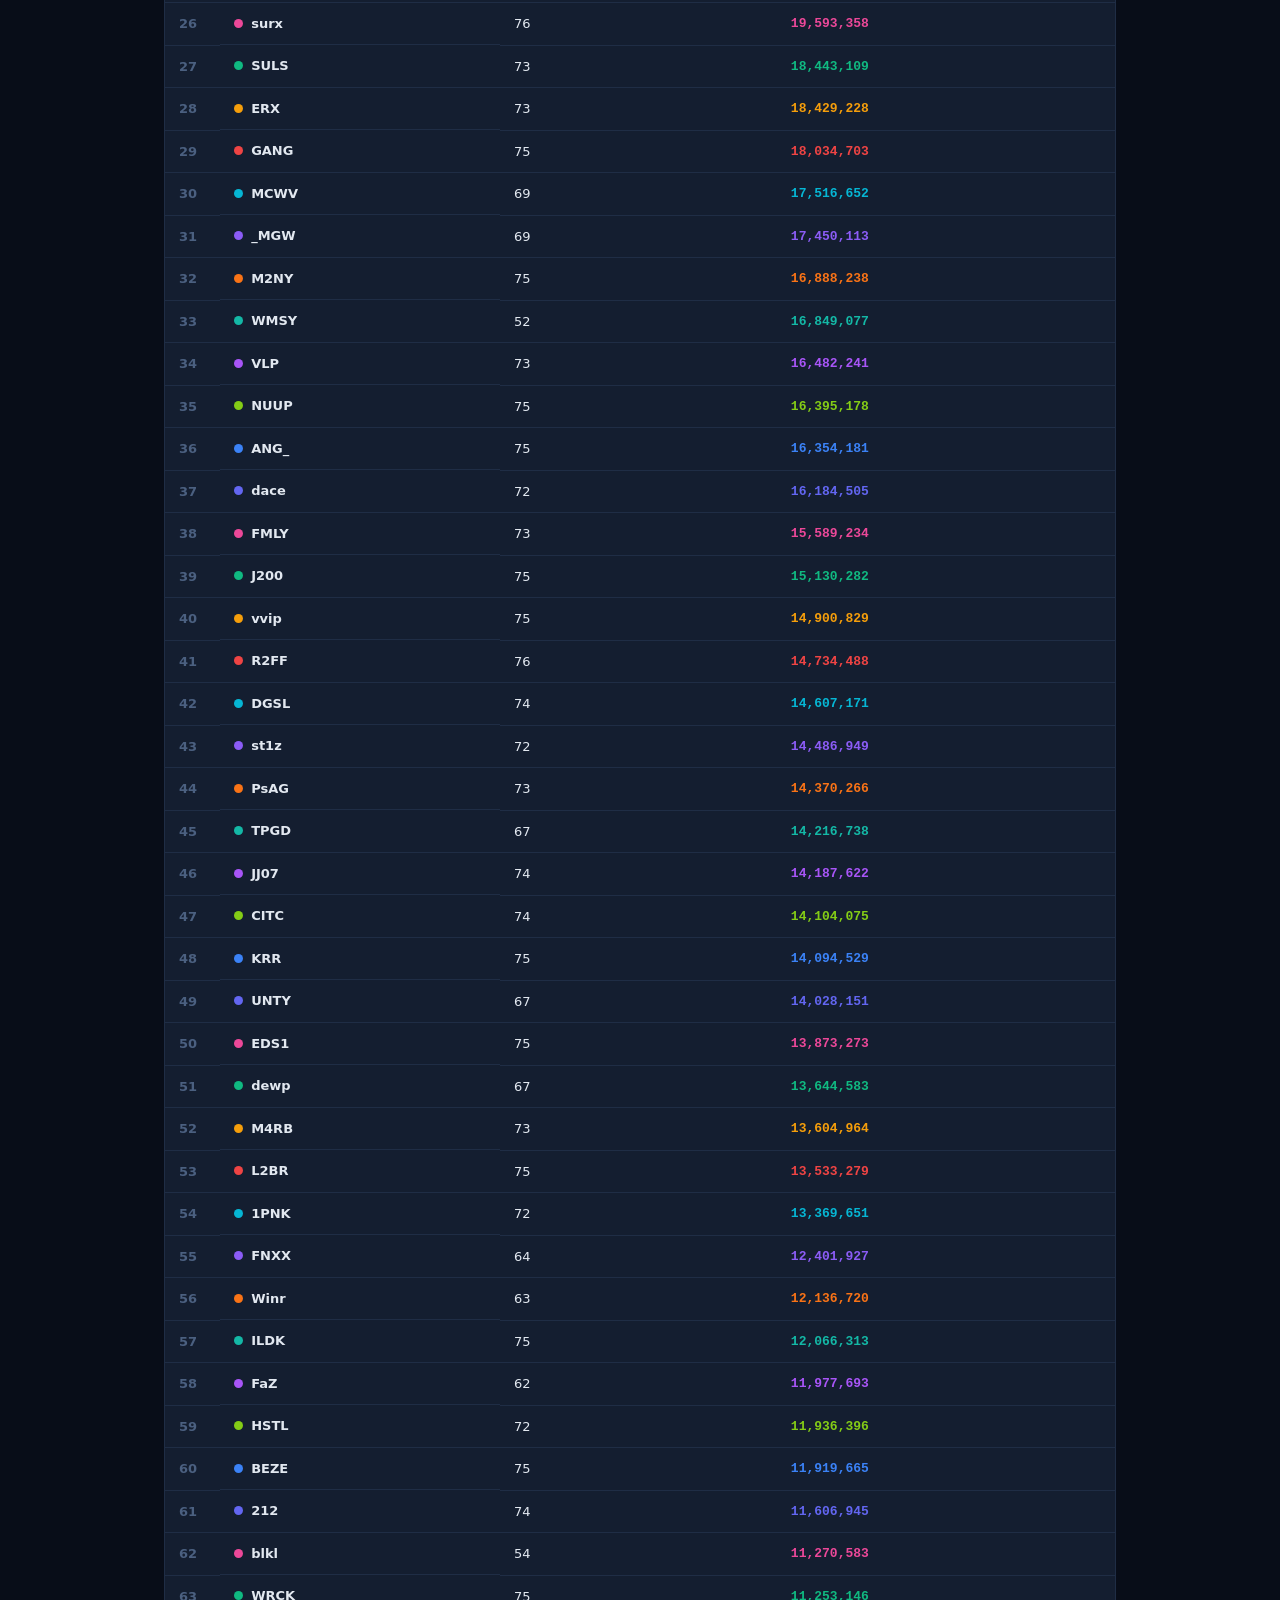
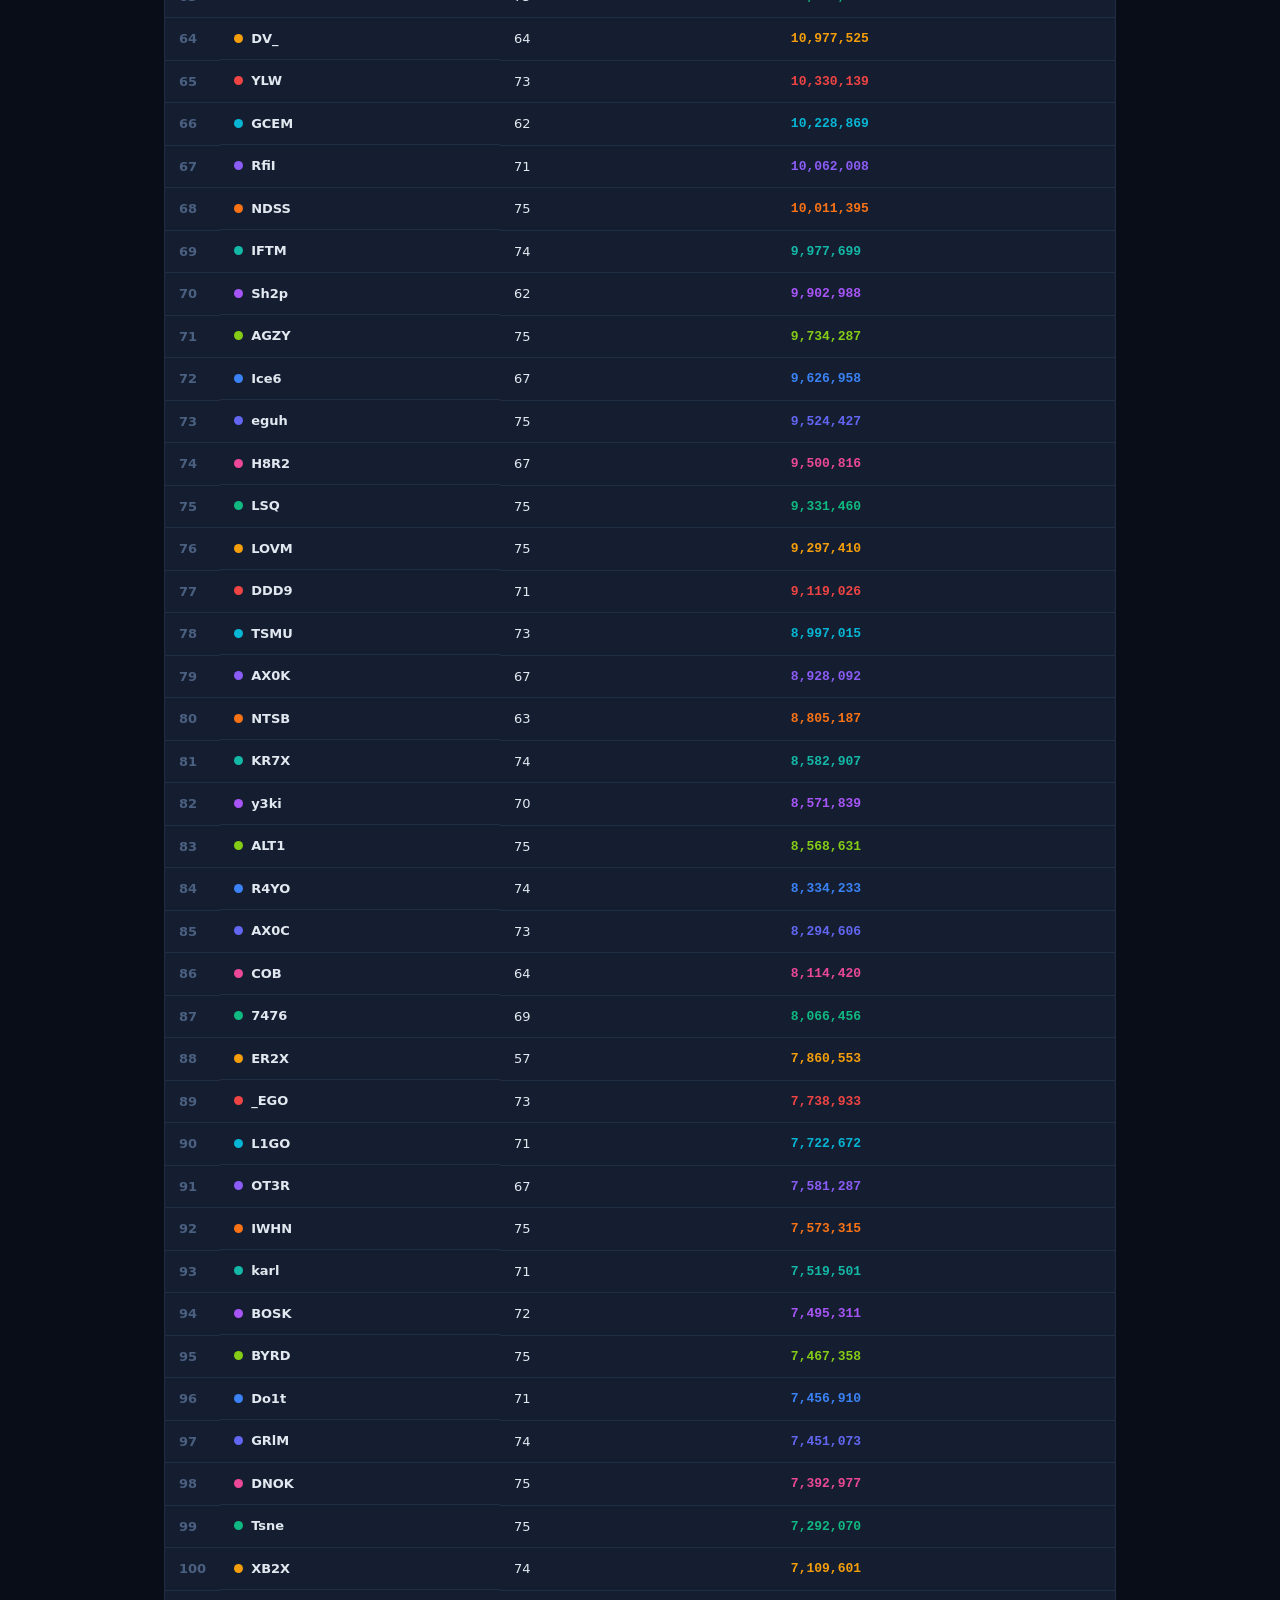
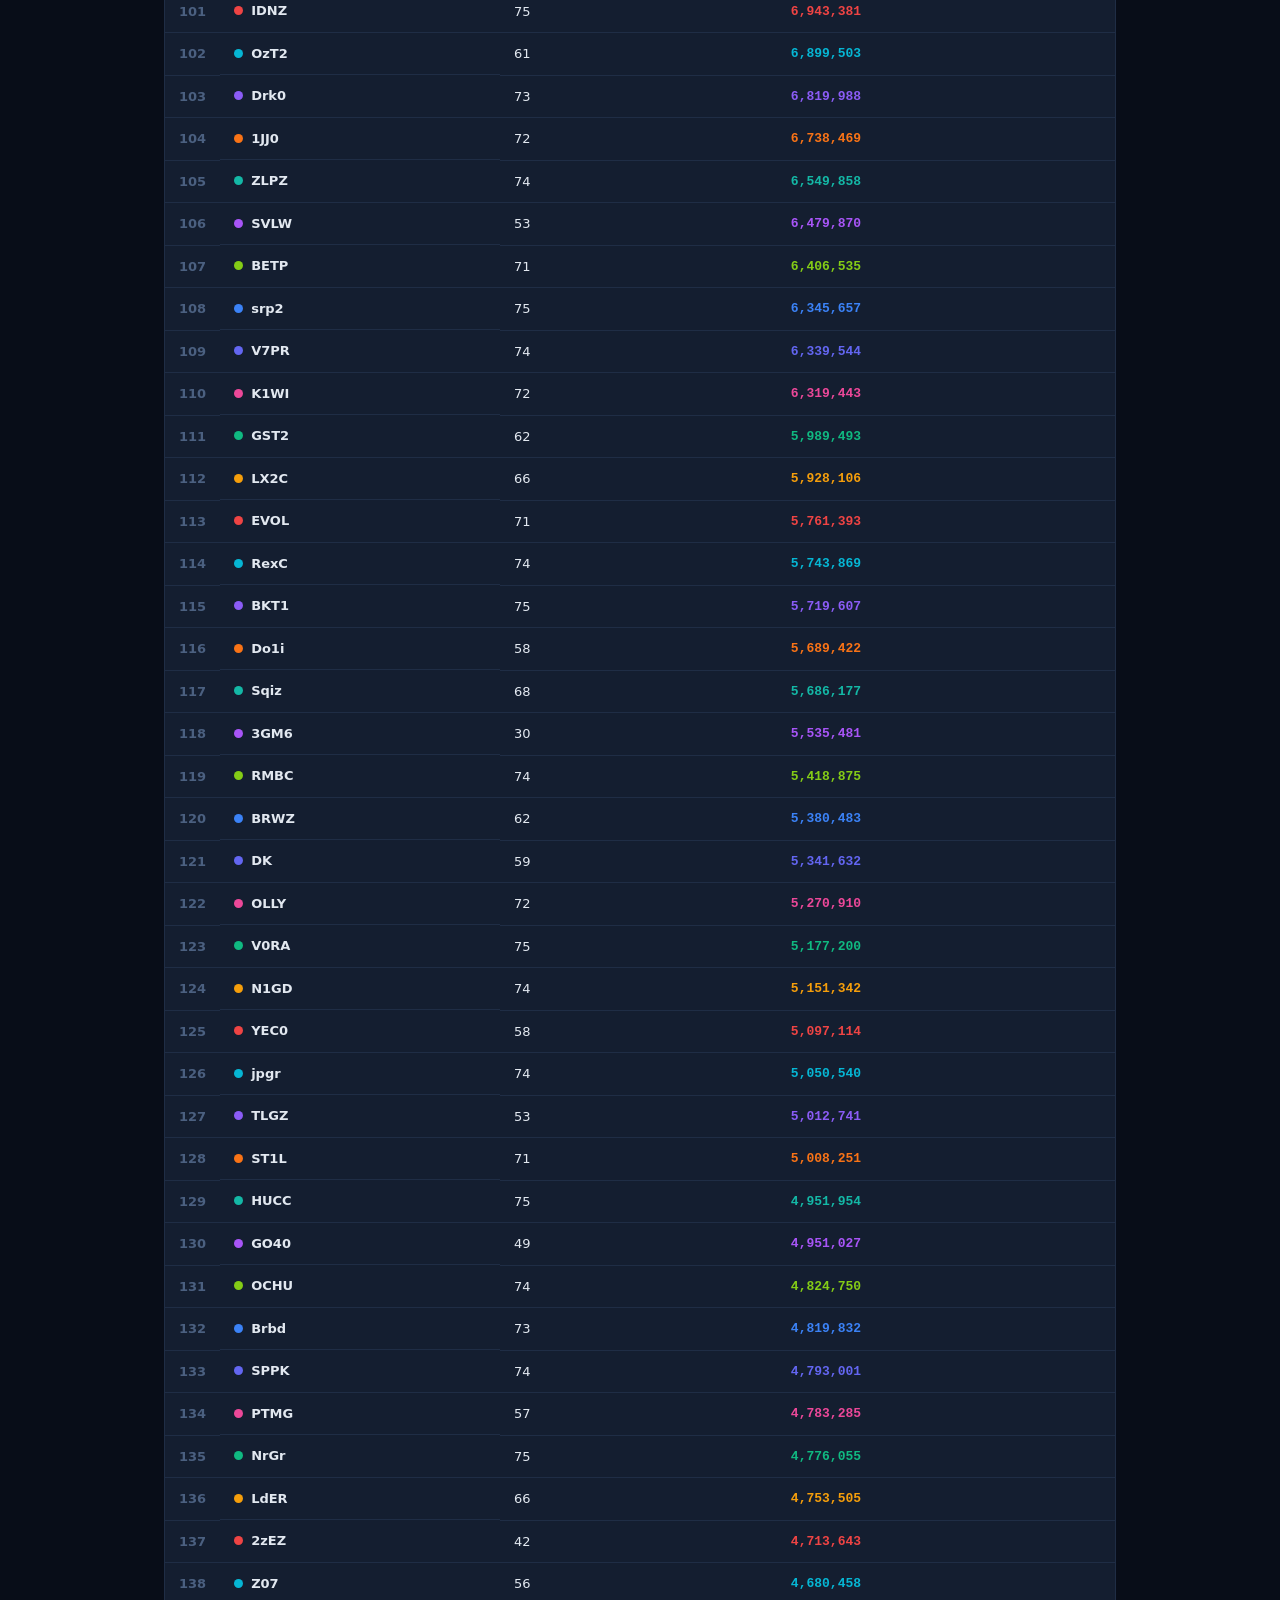
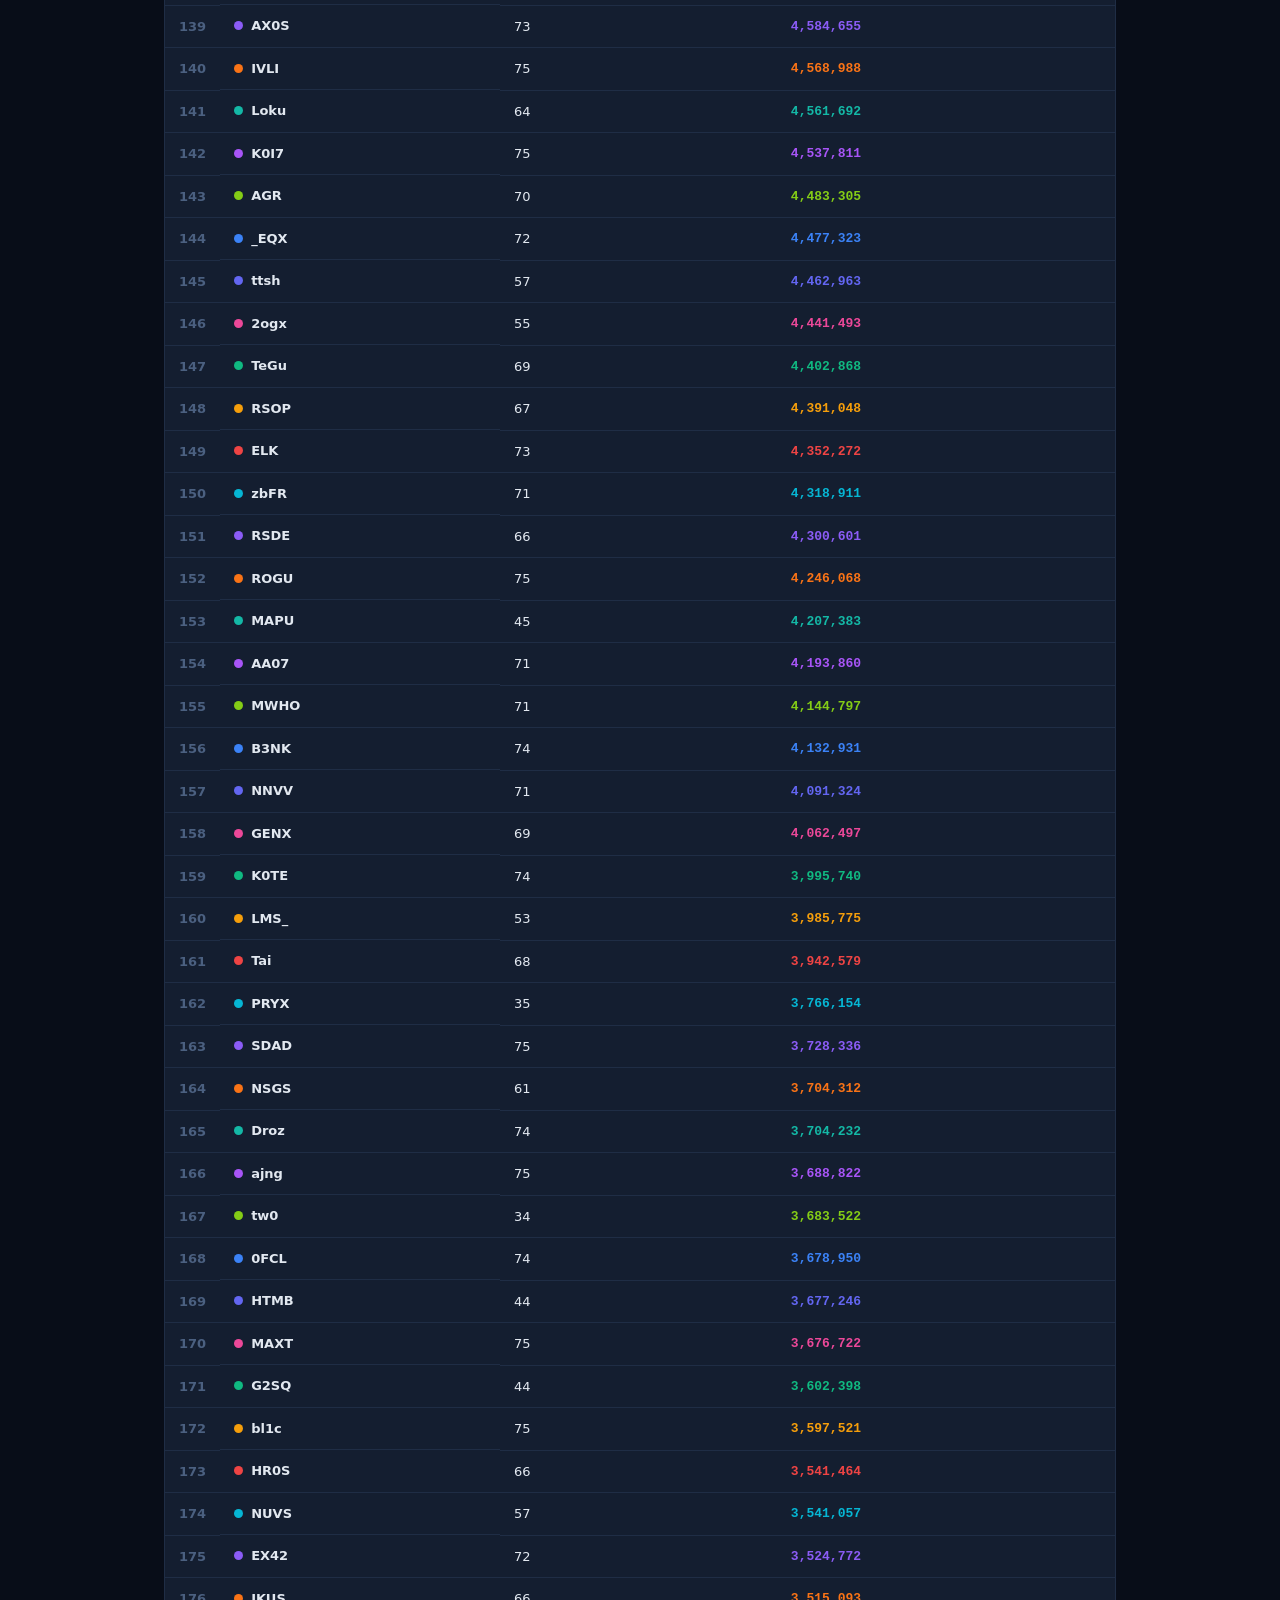
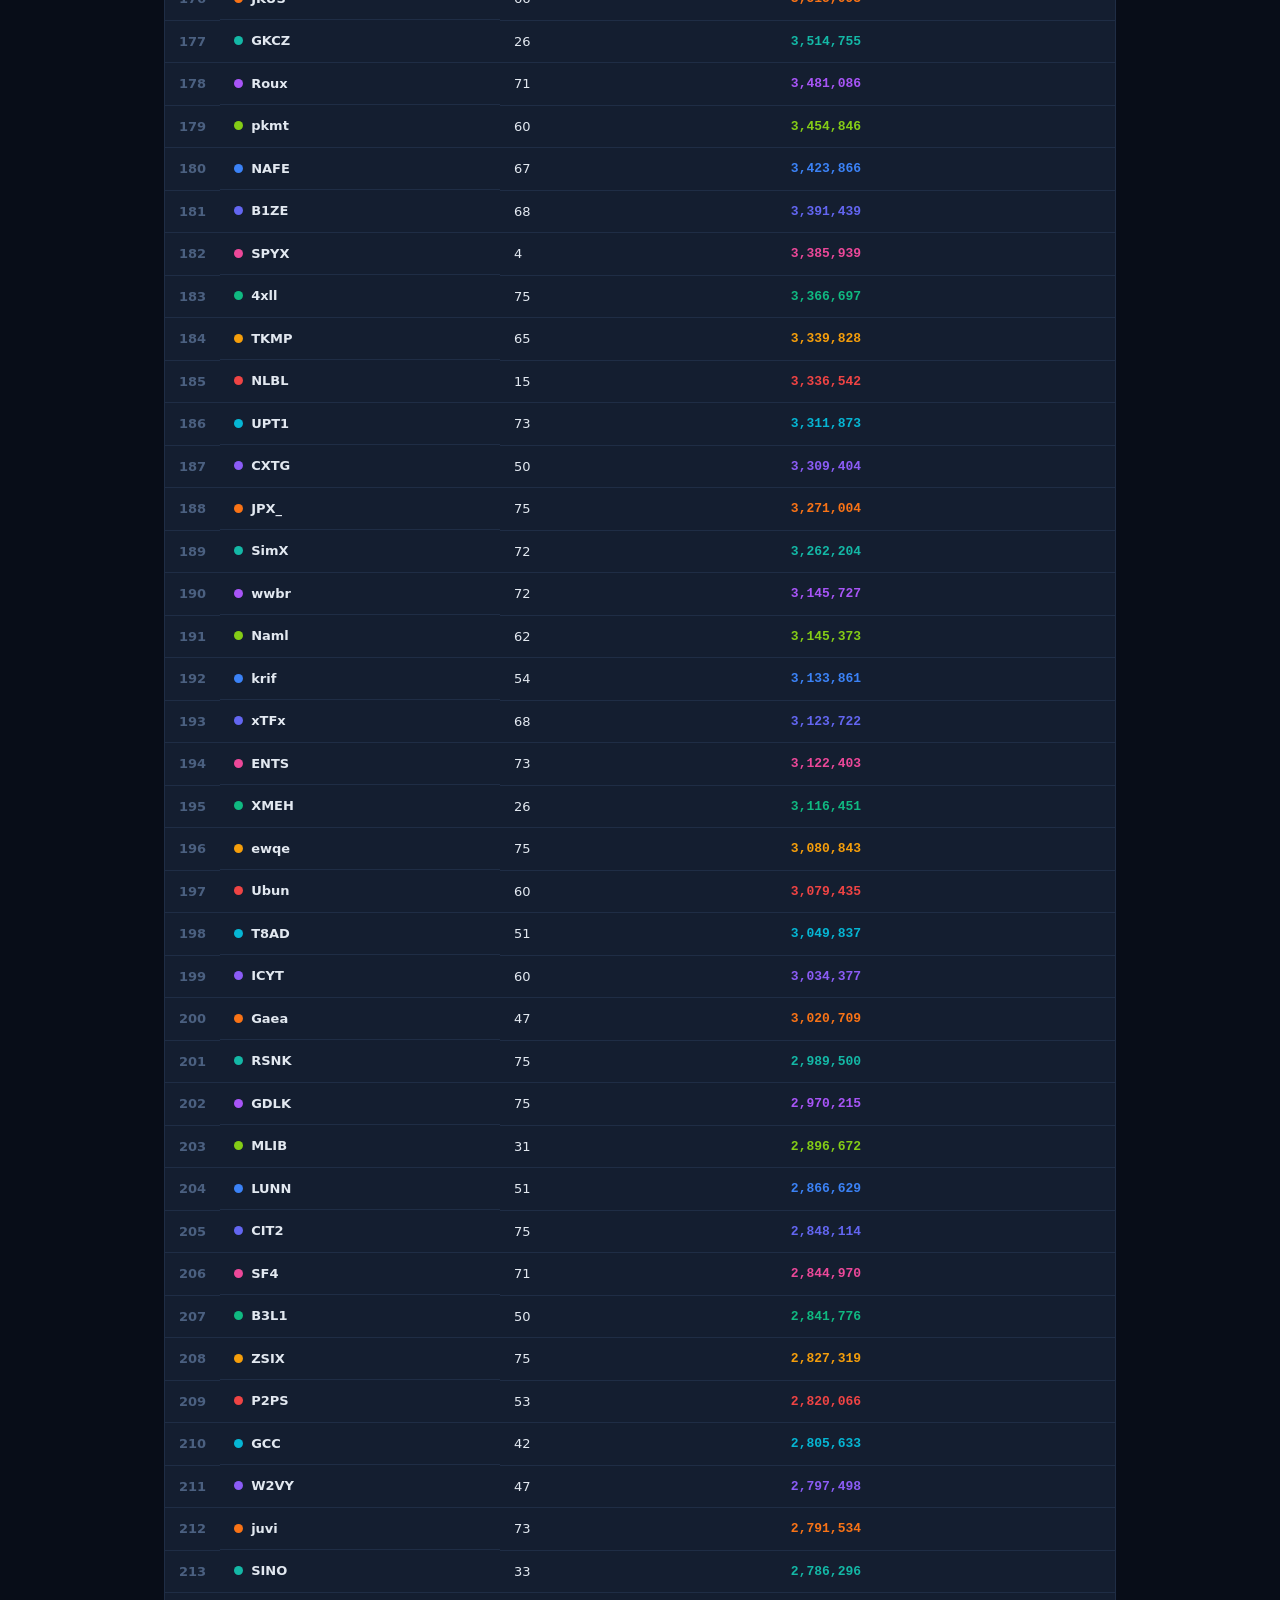
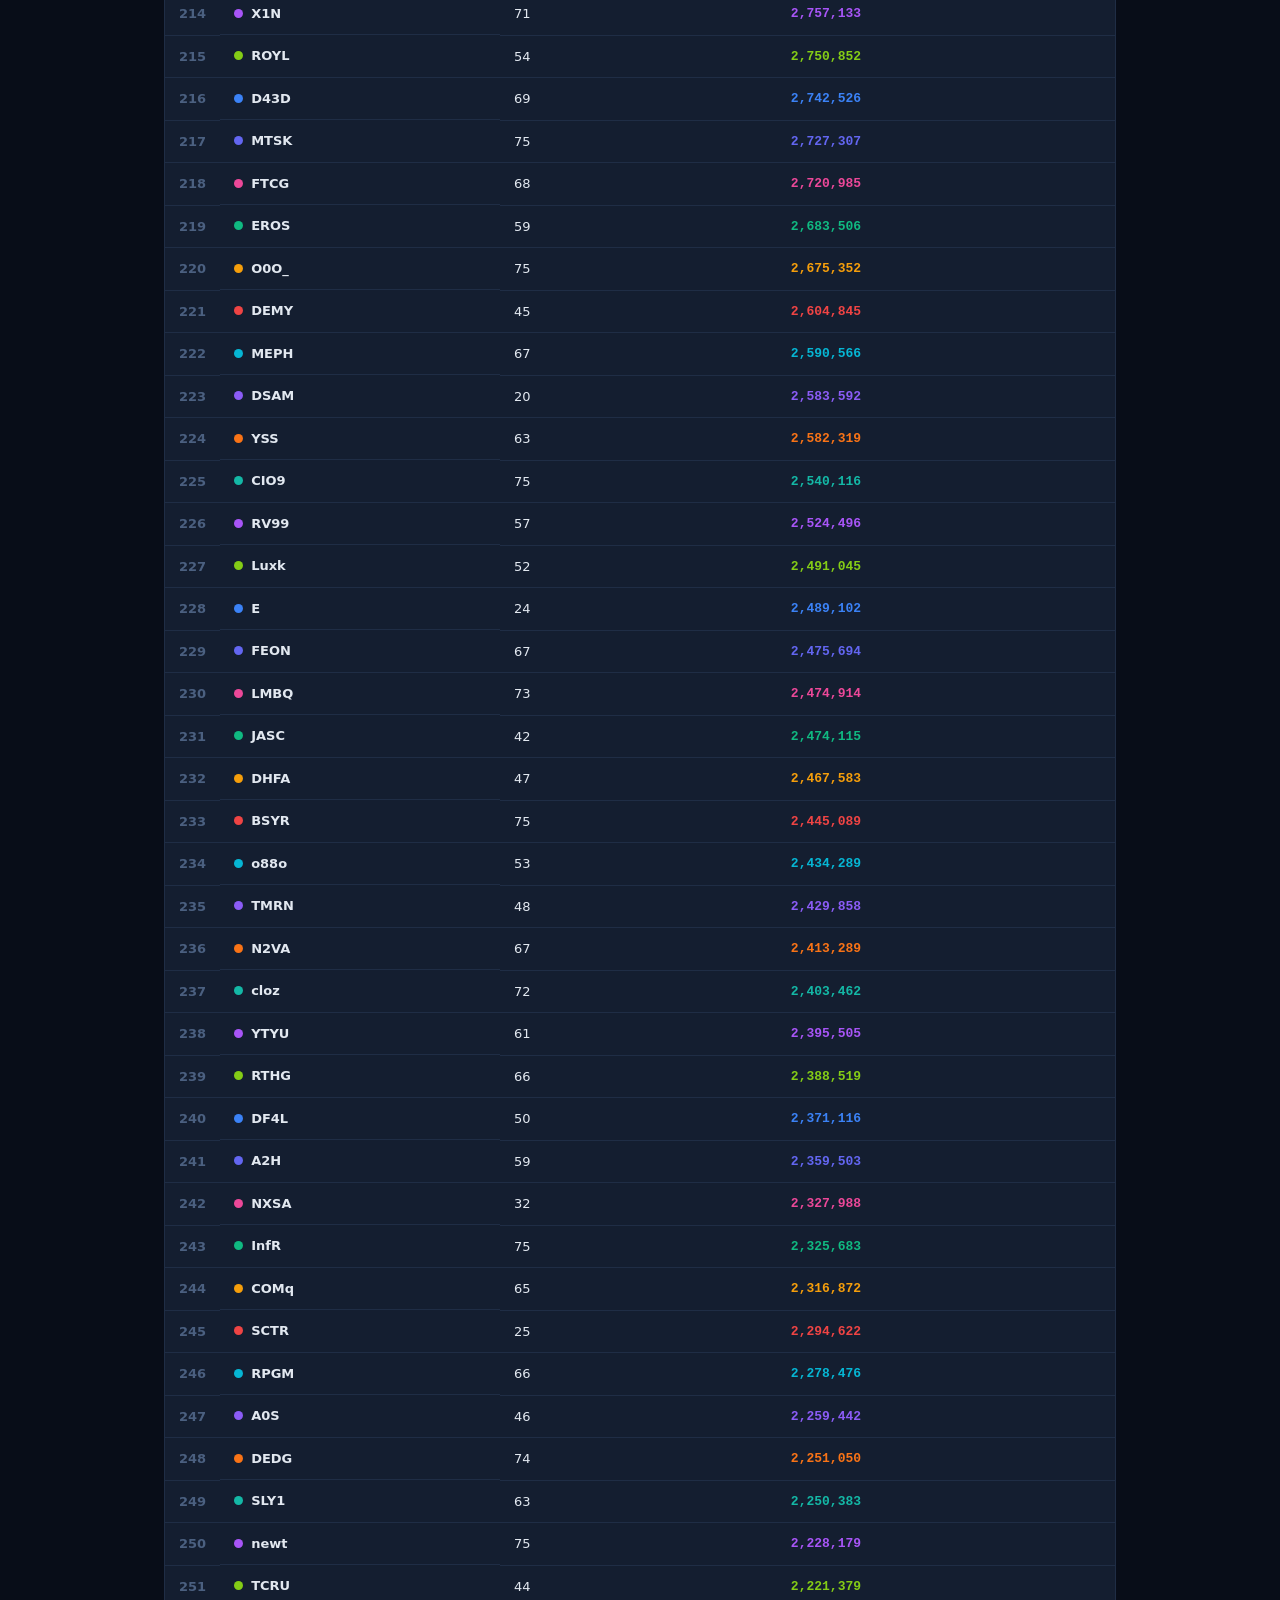
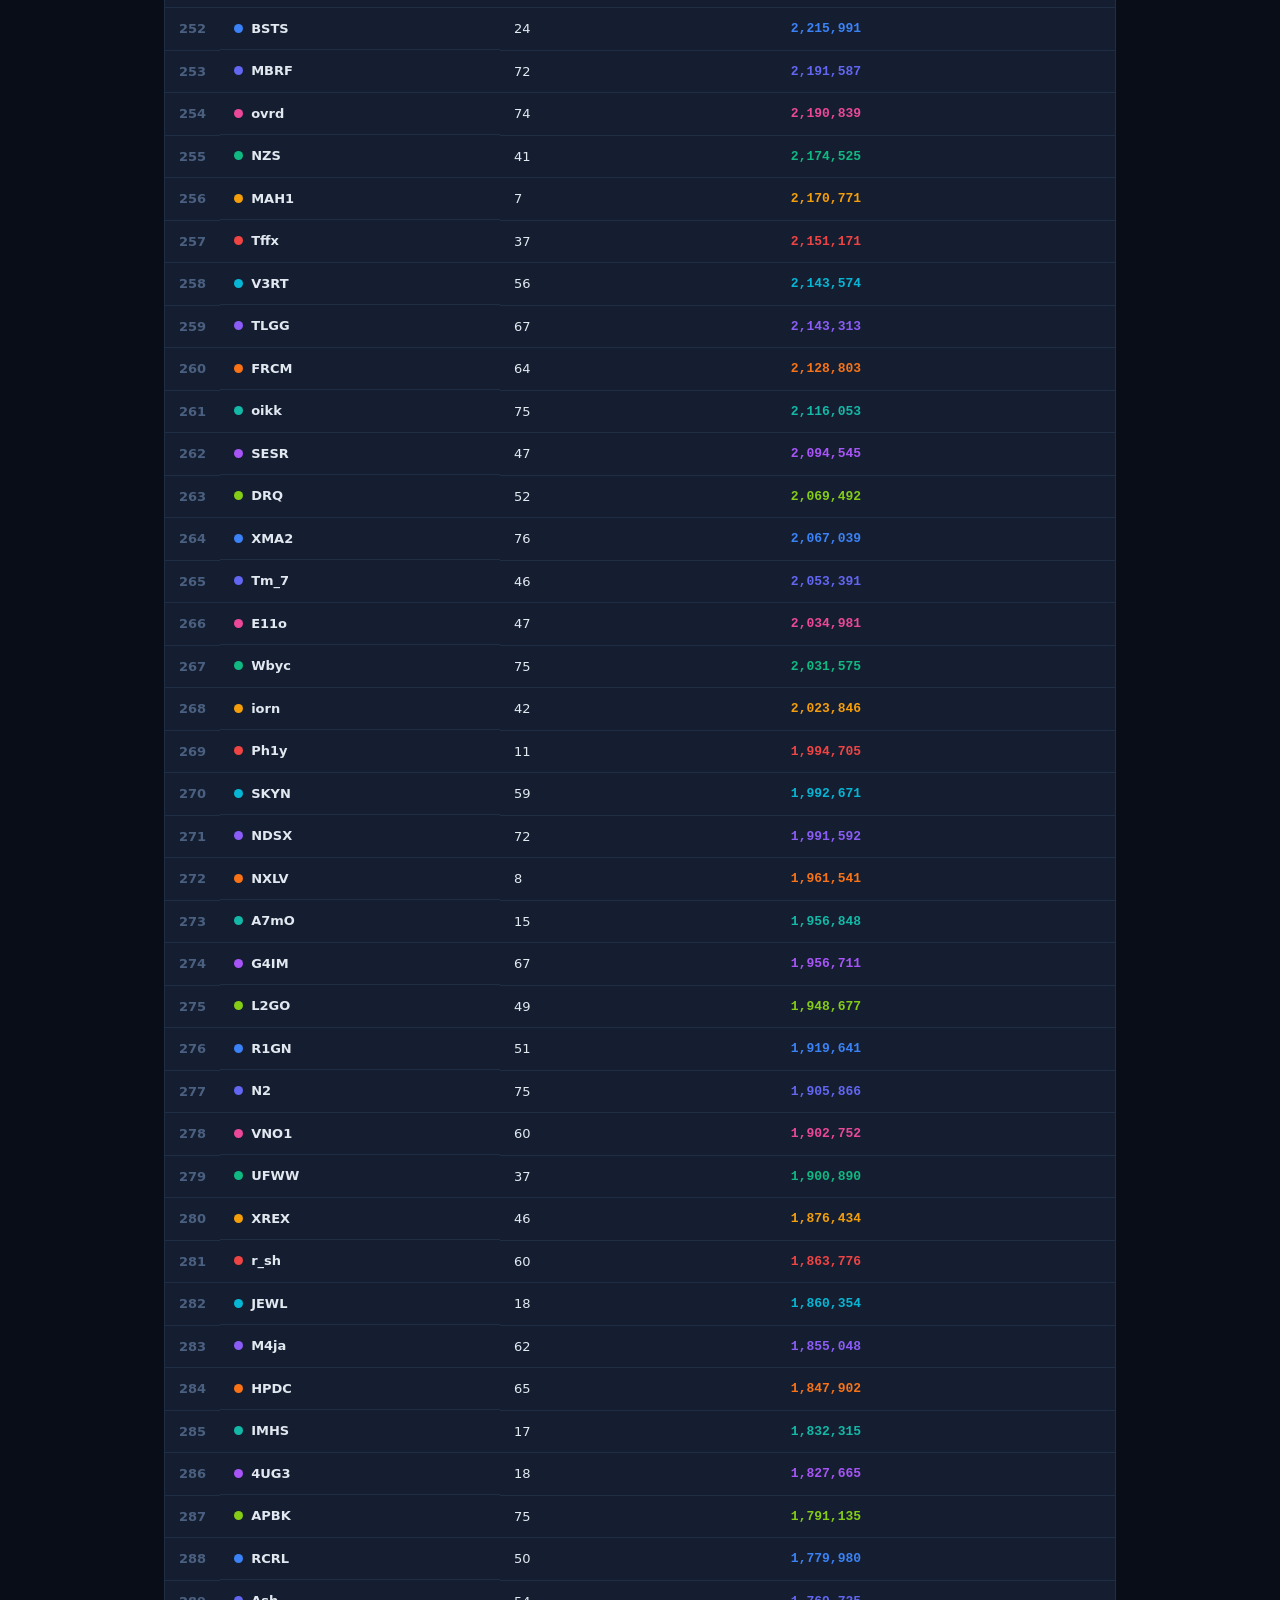
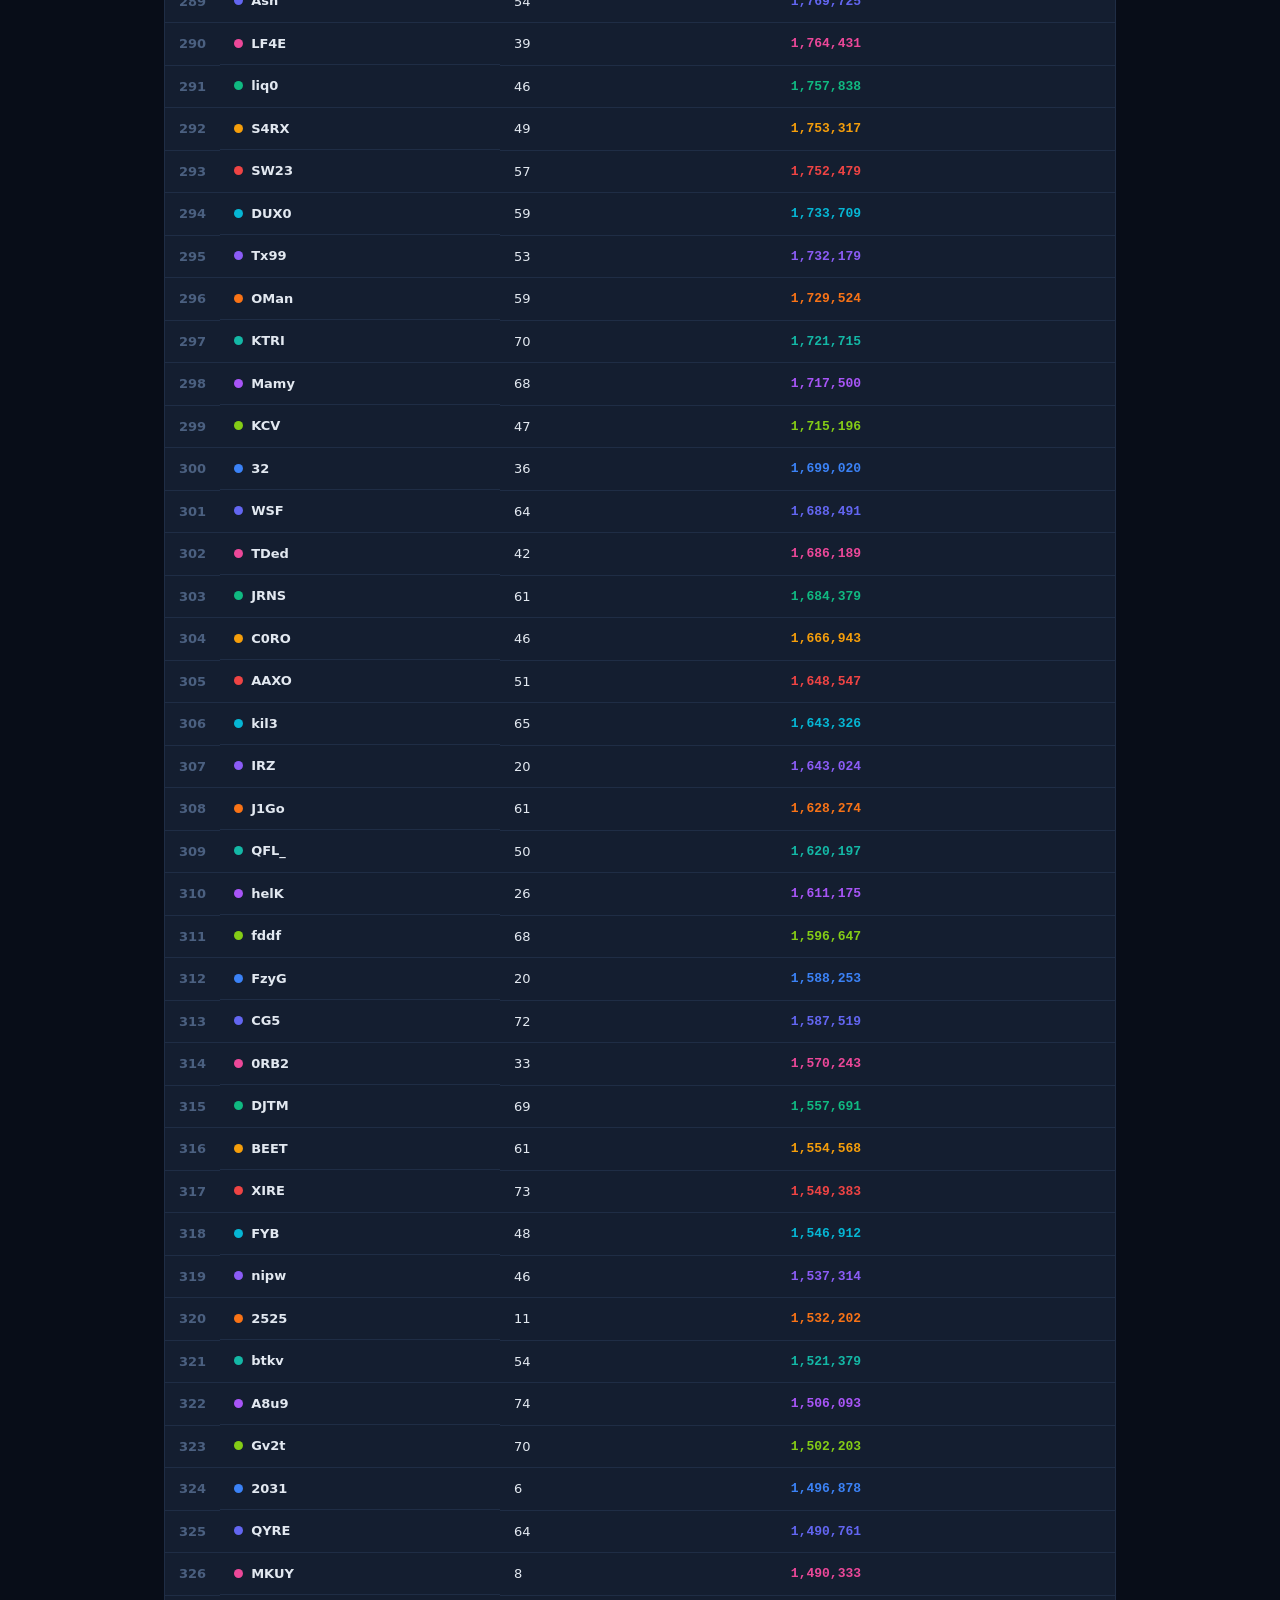
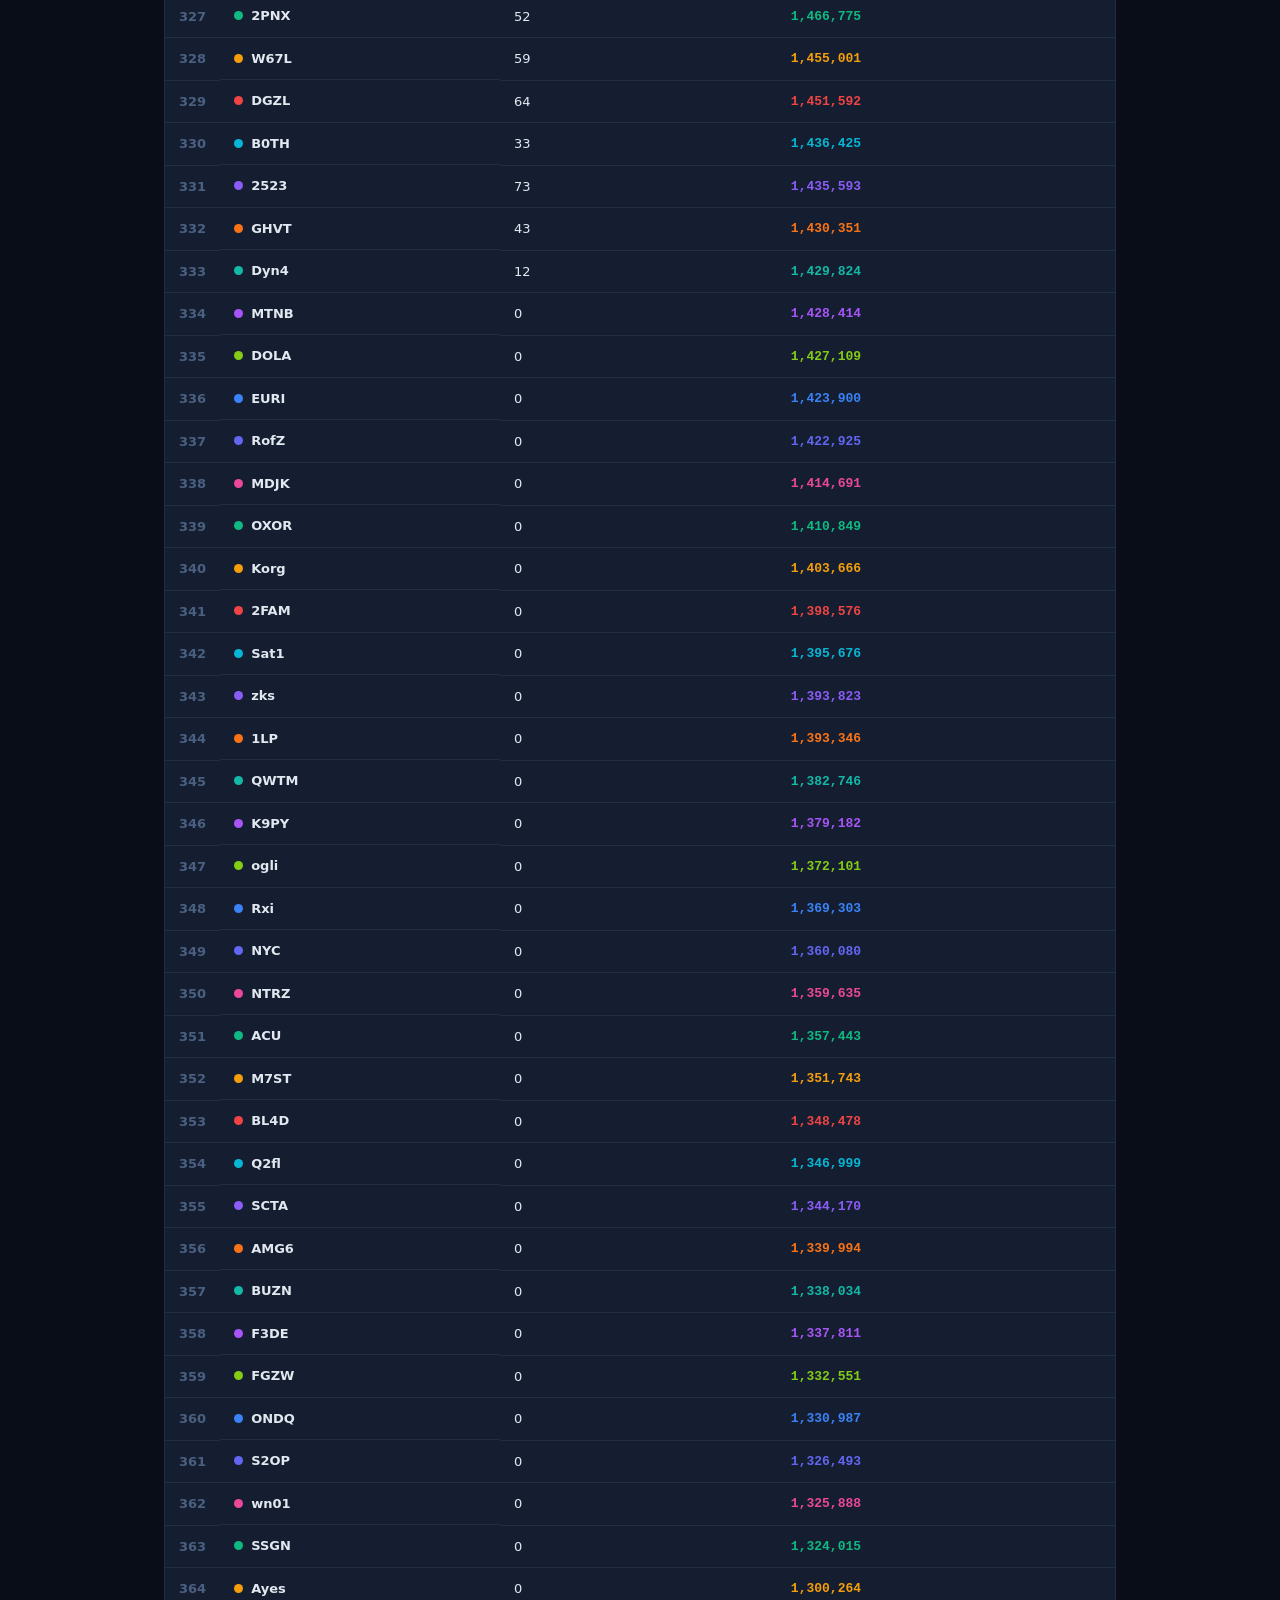
==== commit 74d1e24b: "fix: add GET-based CORS proxy fallback for display name resolution roproxy.com POST is blocked by CO" ====
--- a/index.html
+++ b/index.html
@@ -10,7 +10,7 @@
     <link rel="stylesheet" href="style.css?v=2">
     <script>
     (function(){
-        var V = 2;
+        var V = 3;
         var k = '_ps99cb_pinata_v';
         var stored = localStorage.getItem(k);
         localStorage.setItem(k, V);
@@ -117,6 +117,6 @@
 
 <div id="toast" class="toast"></div>
 
-<script src="app.js?v=3"></script>
+<script src="app.js?v=4"></script>
 </body>
 </html>
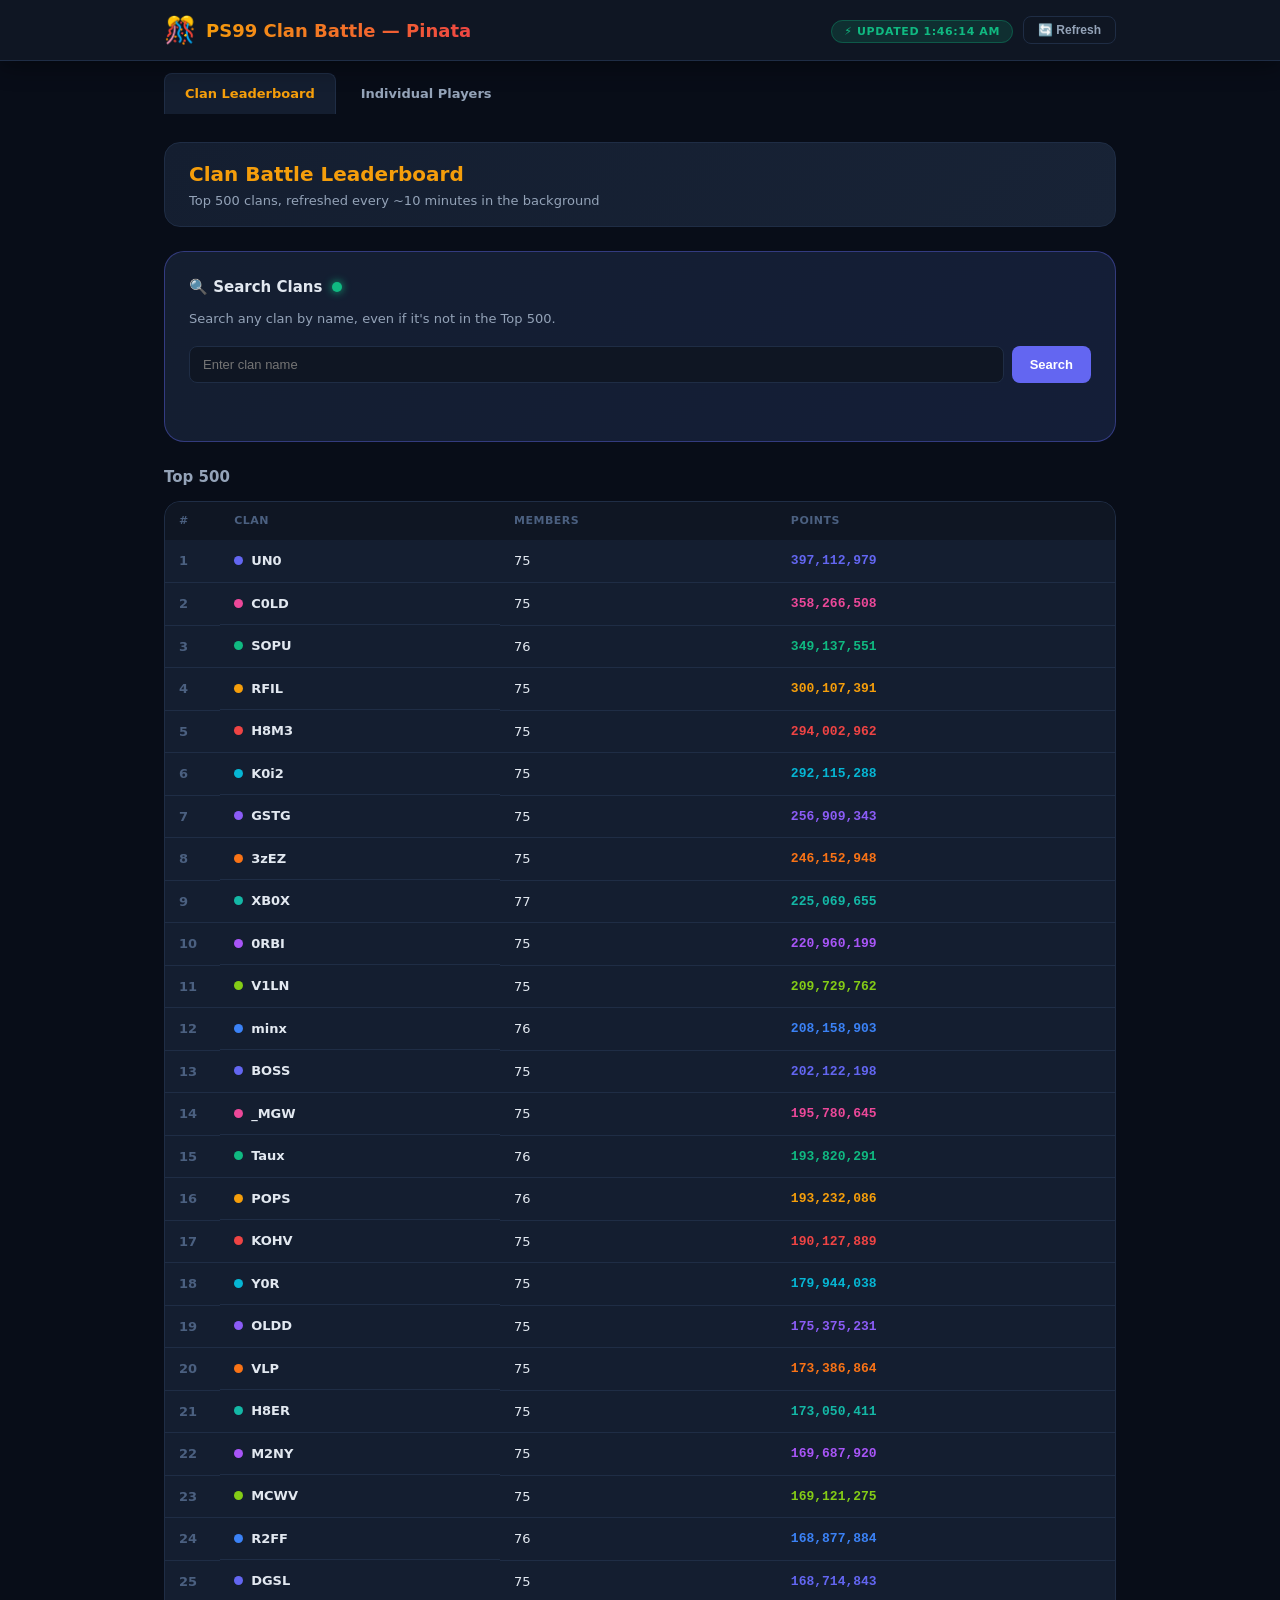
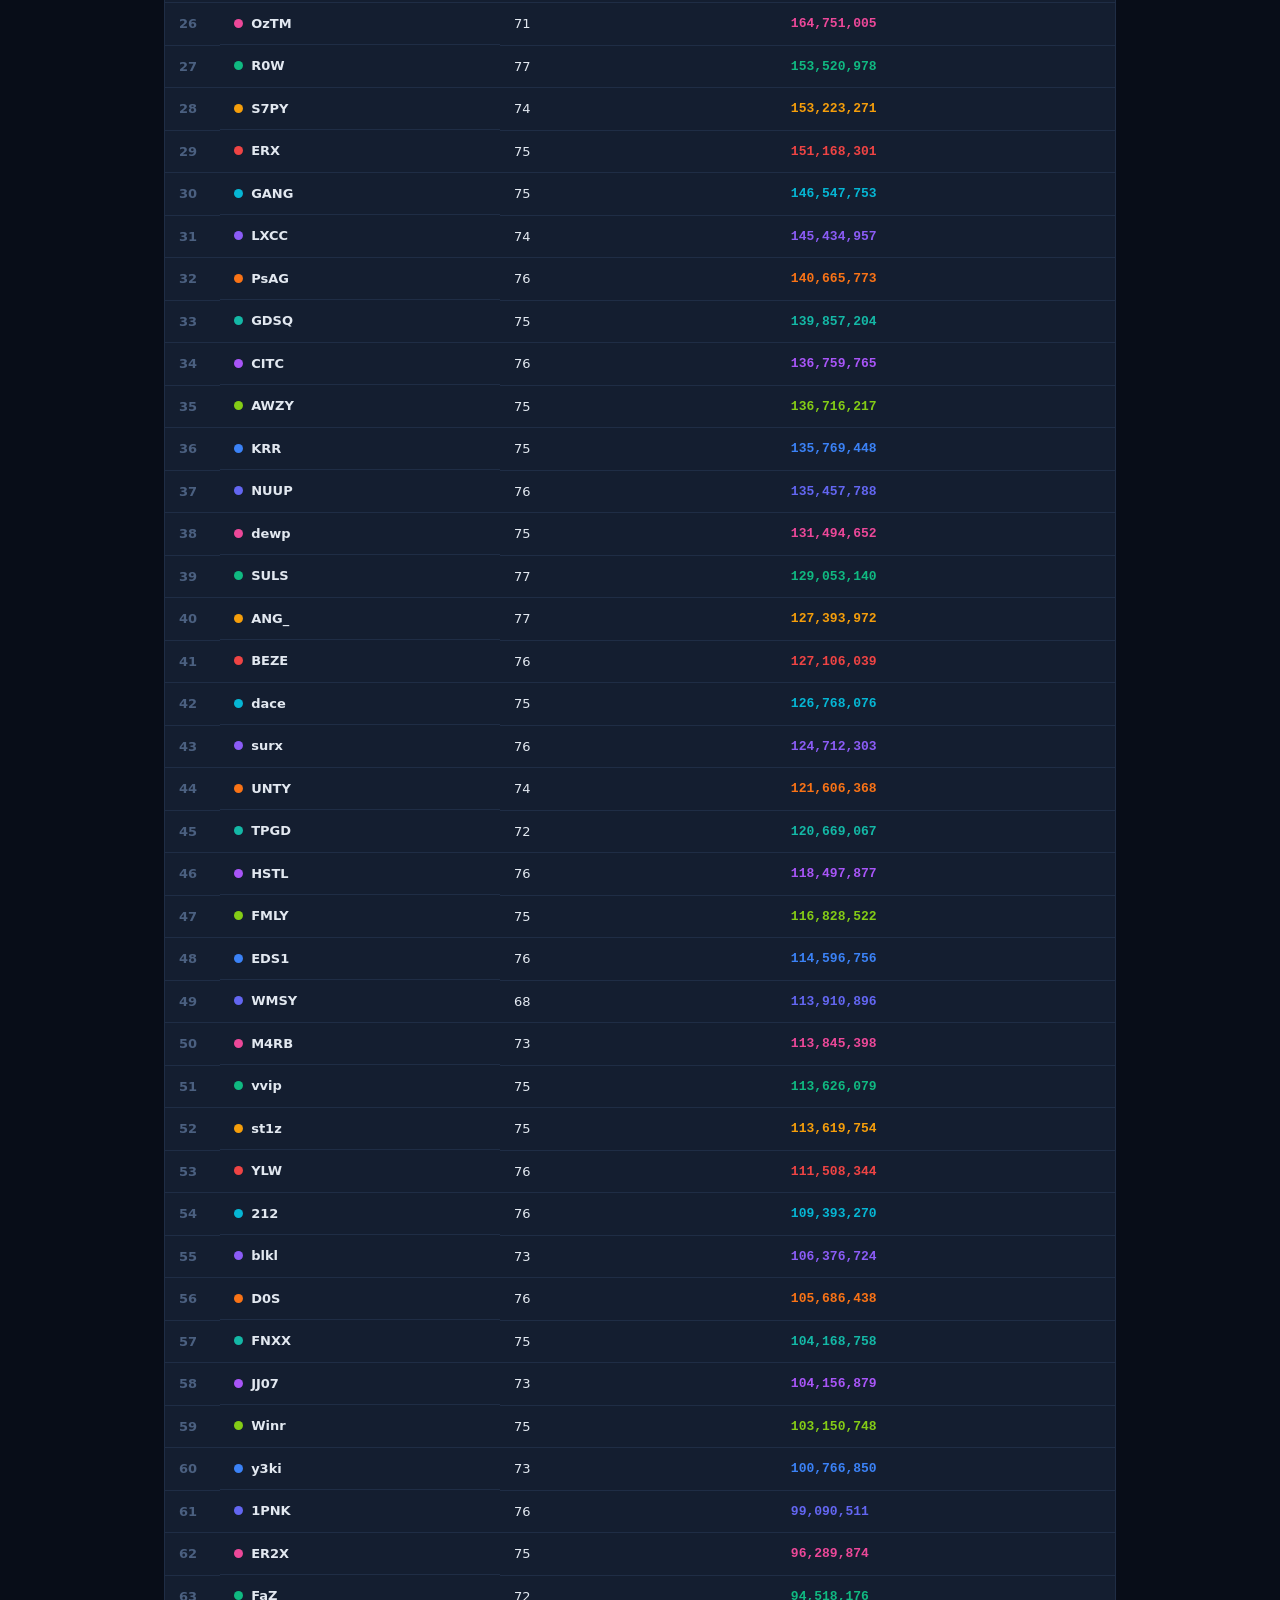
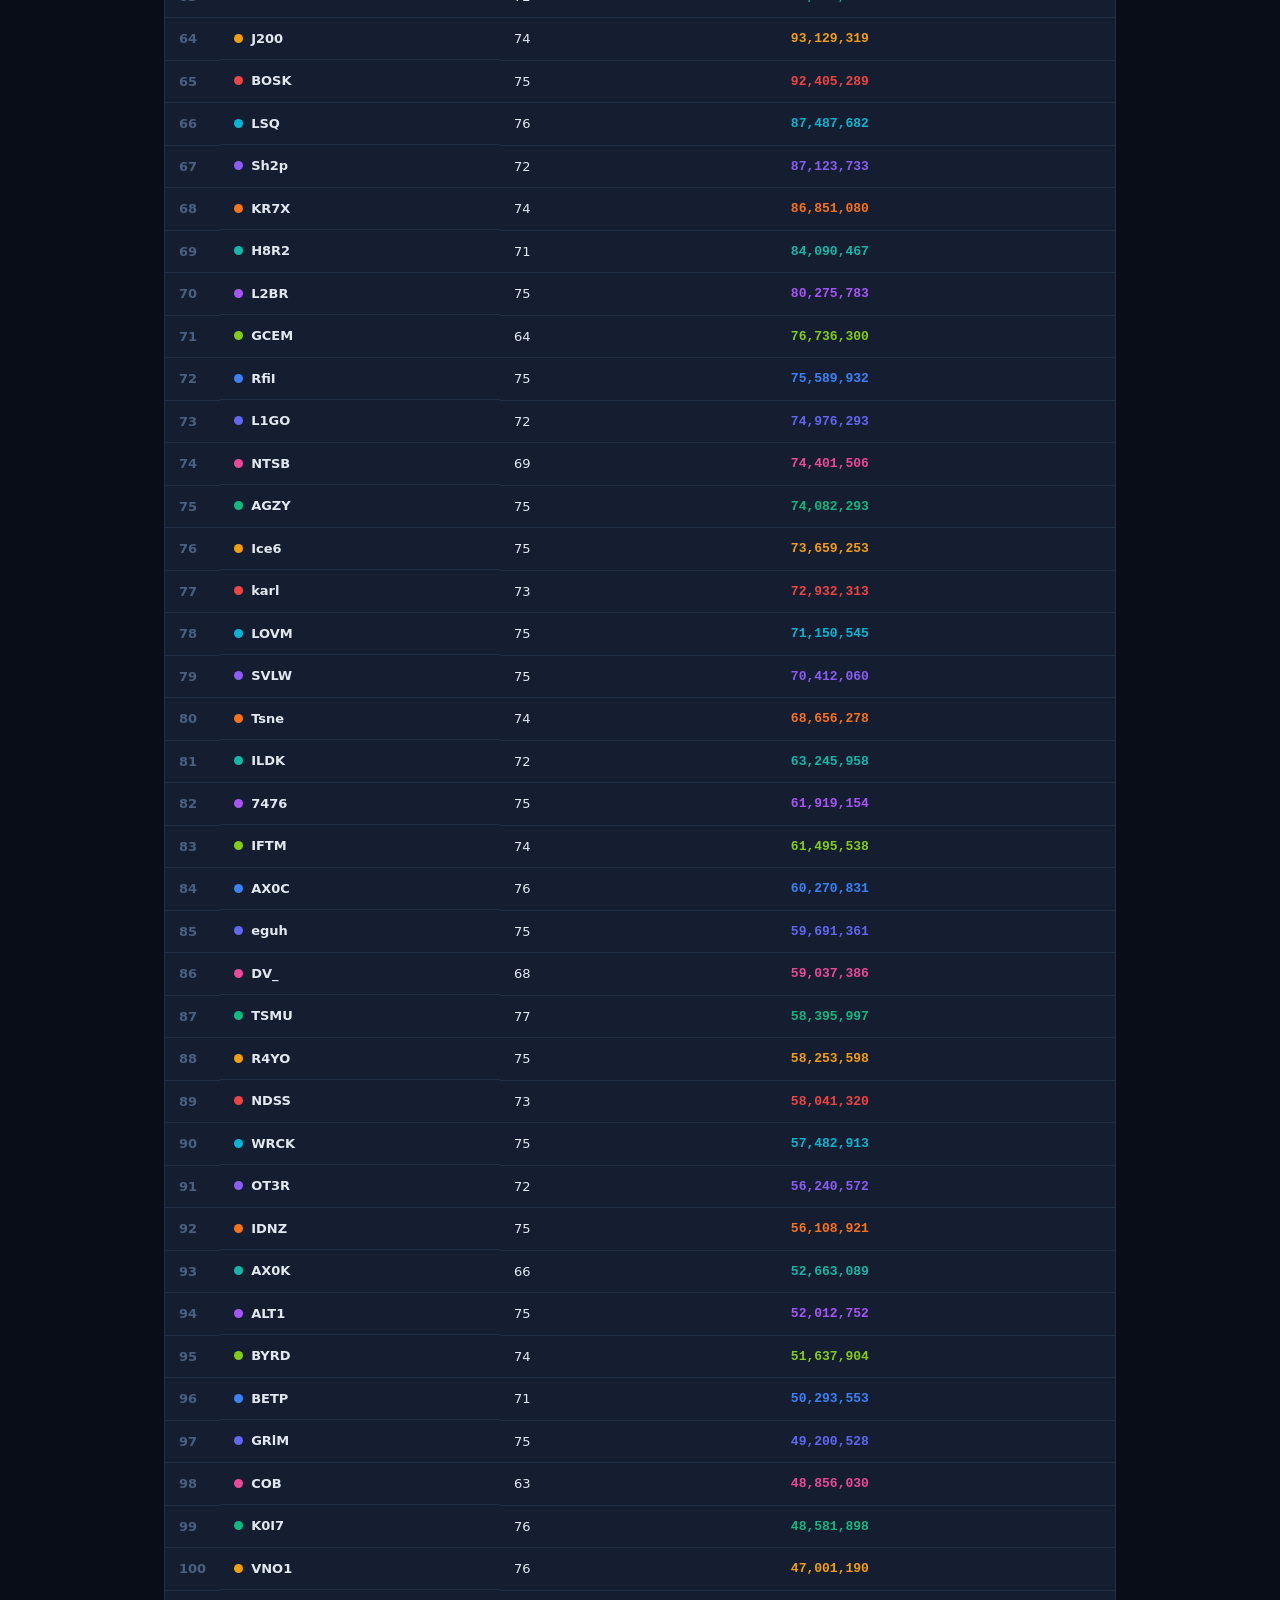
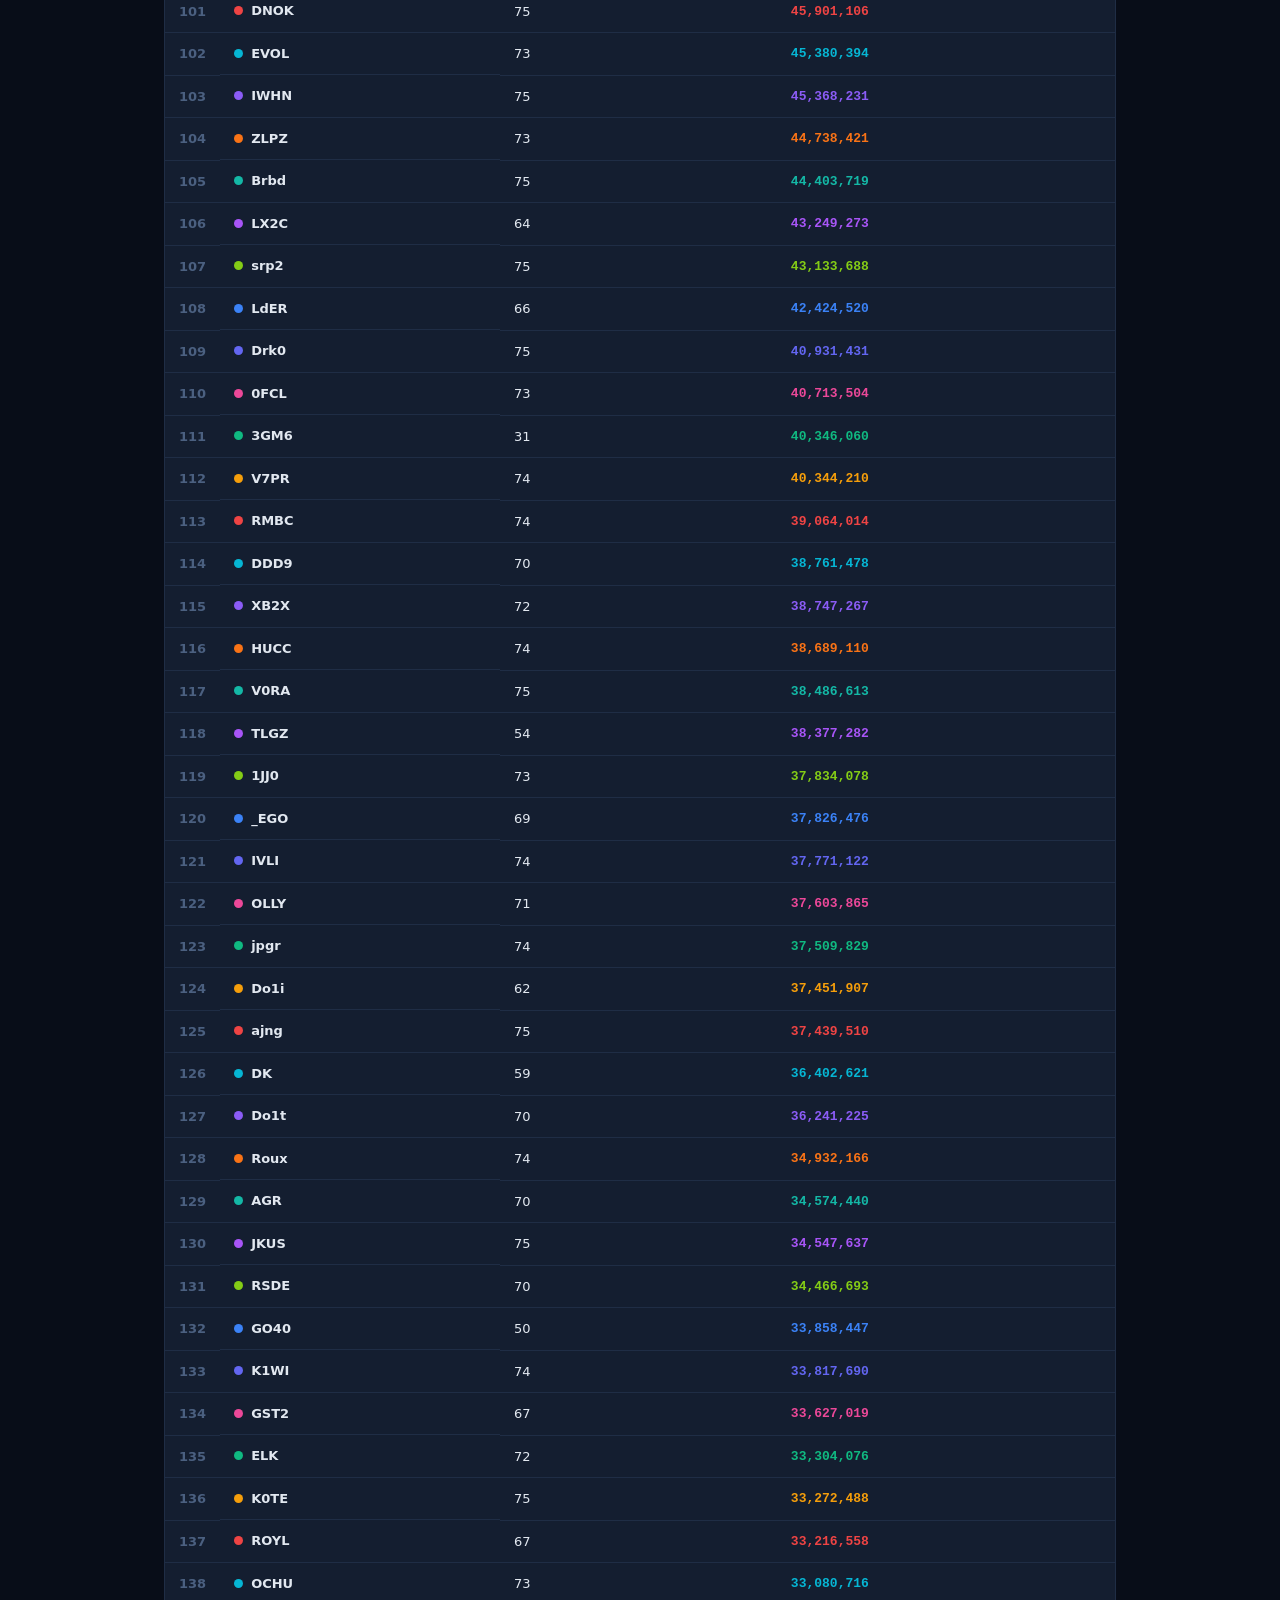
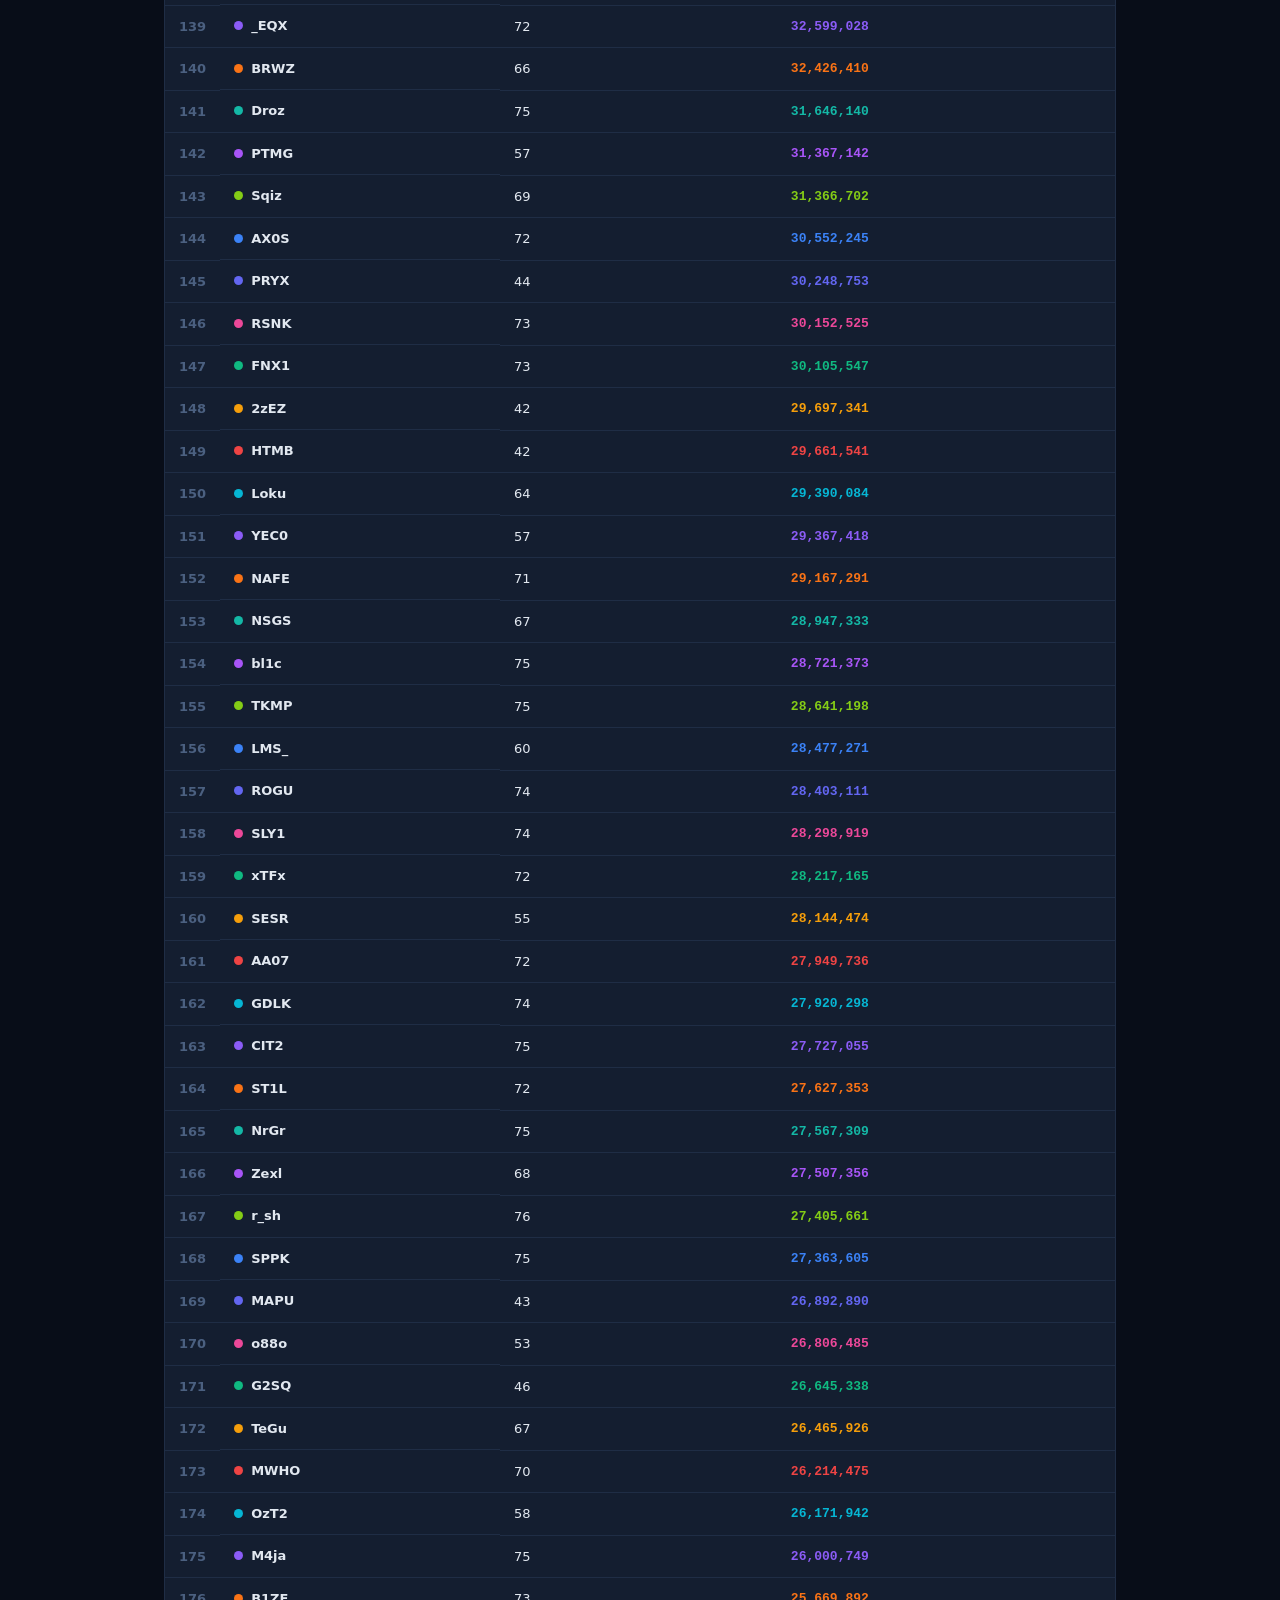
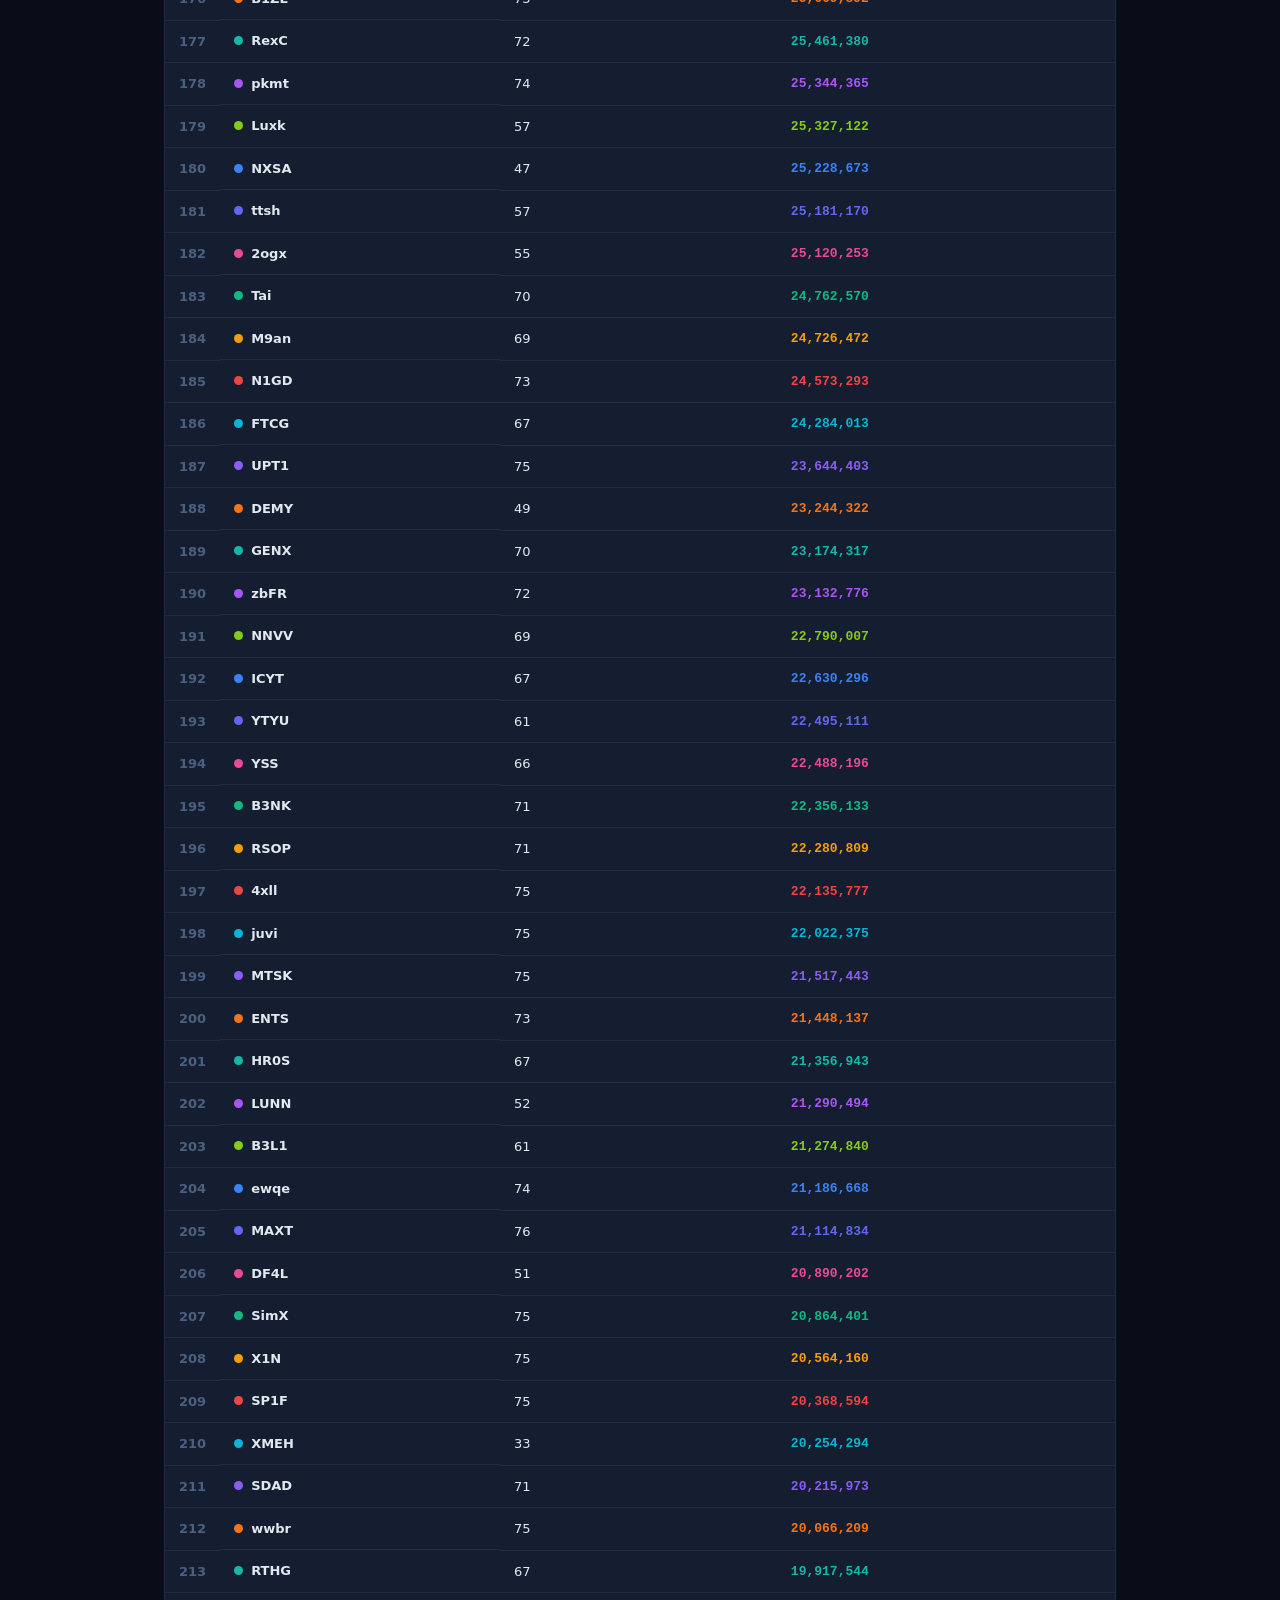
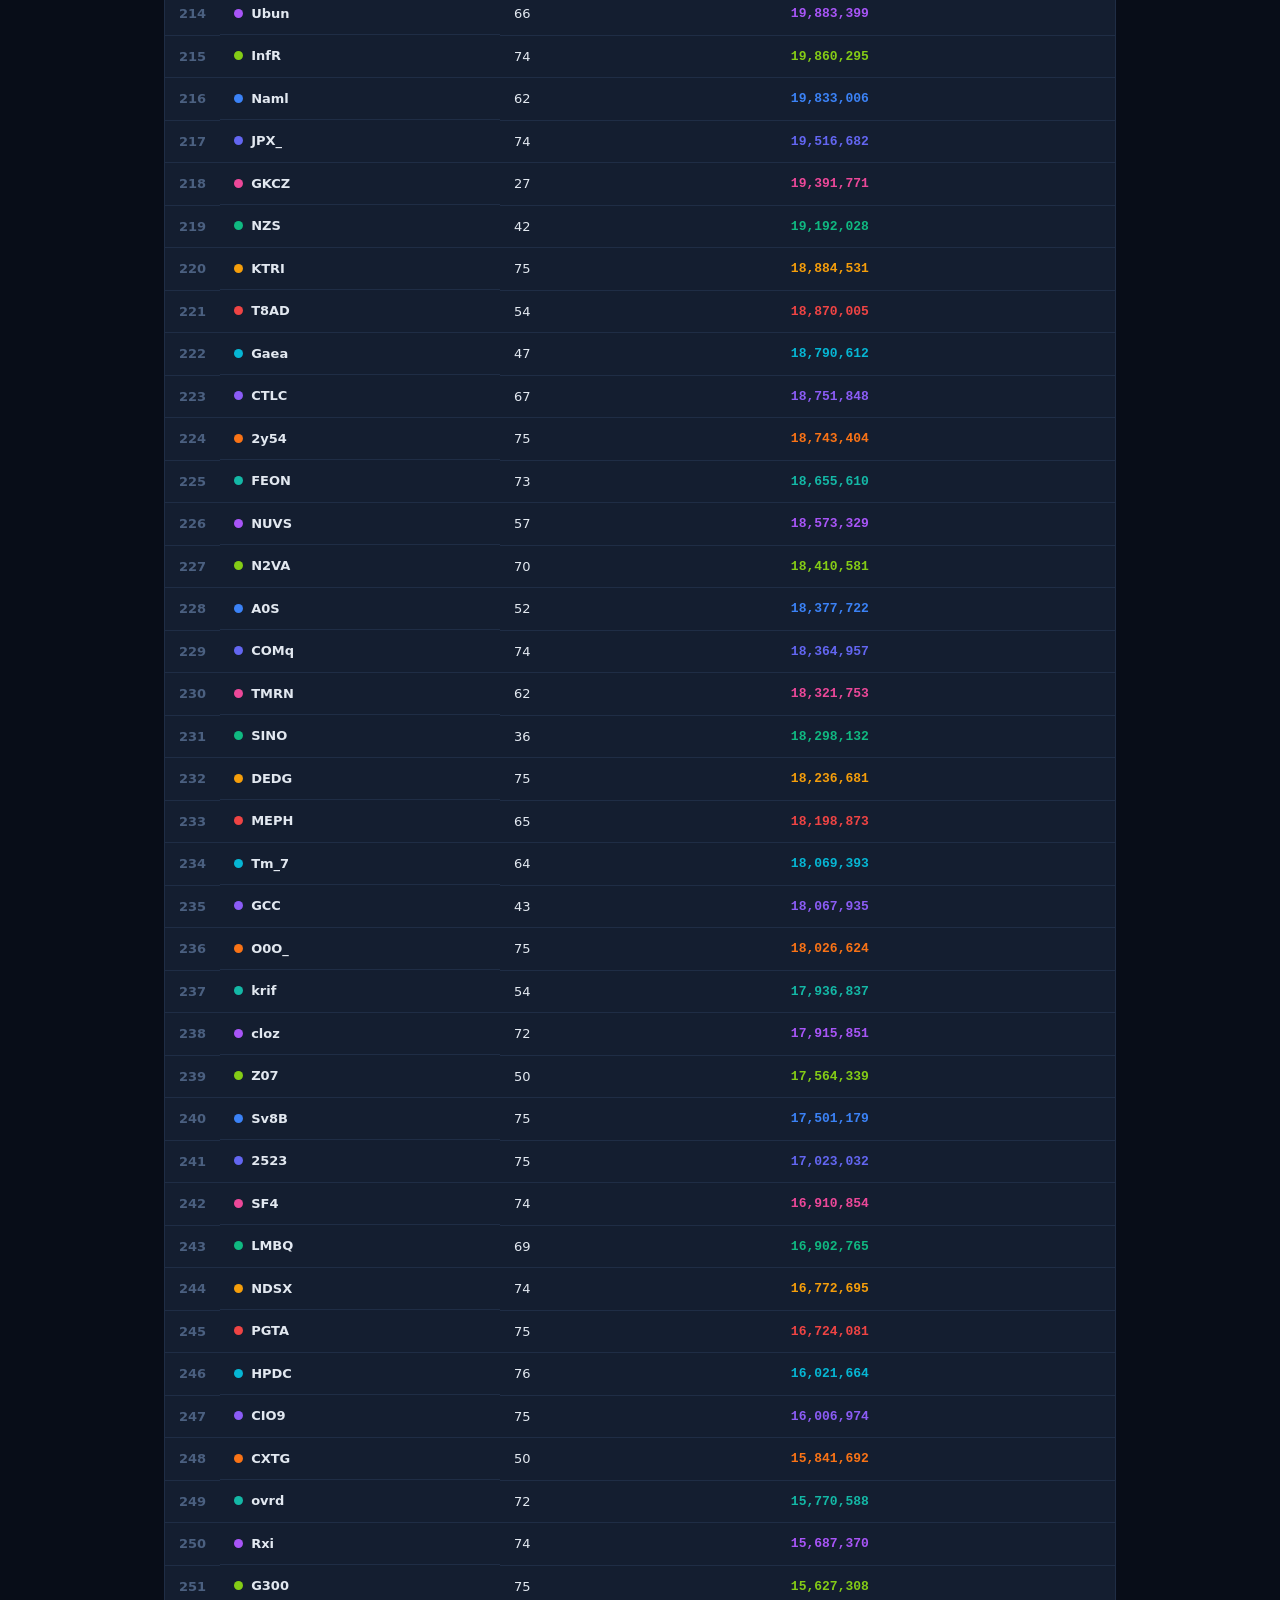
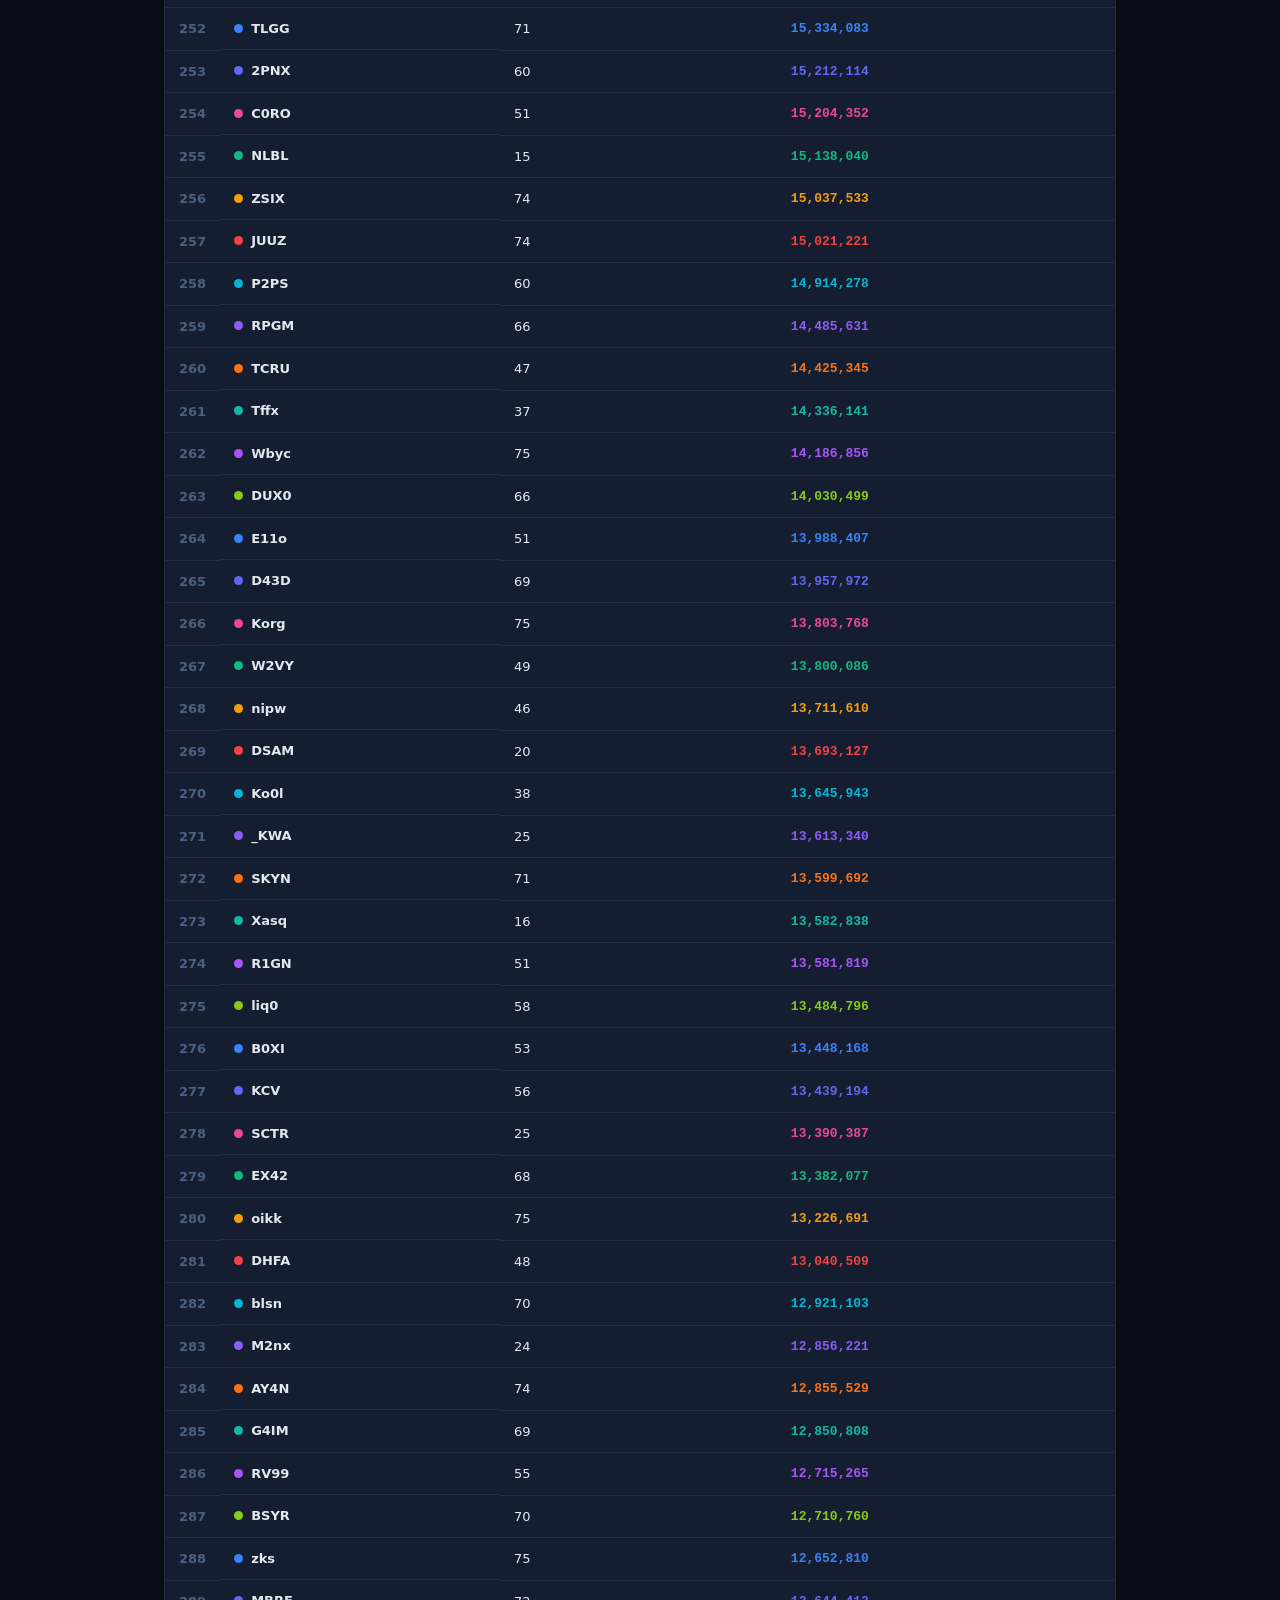
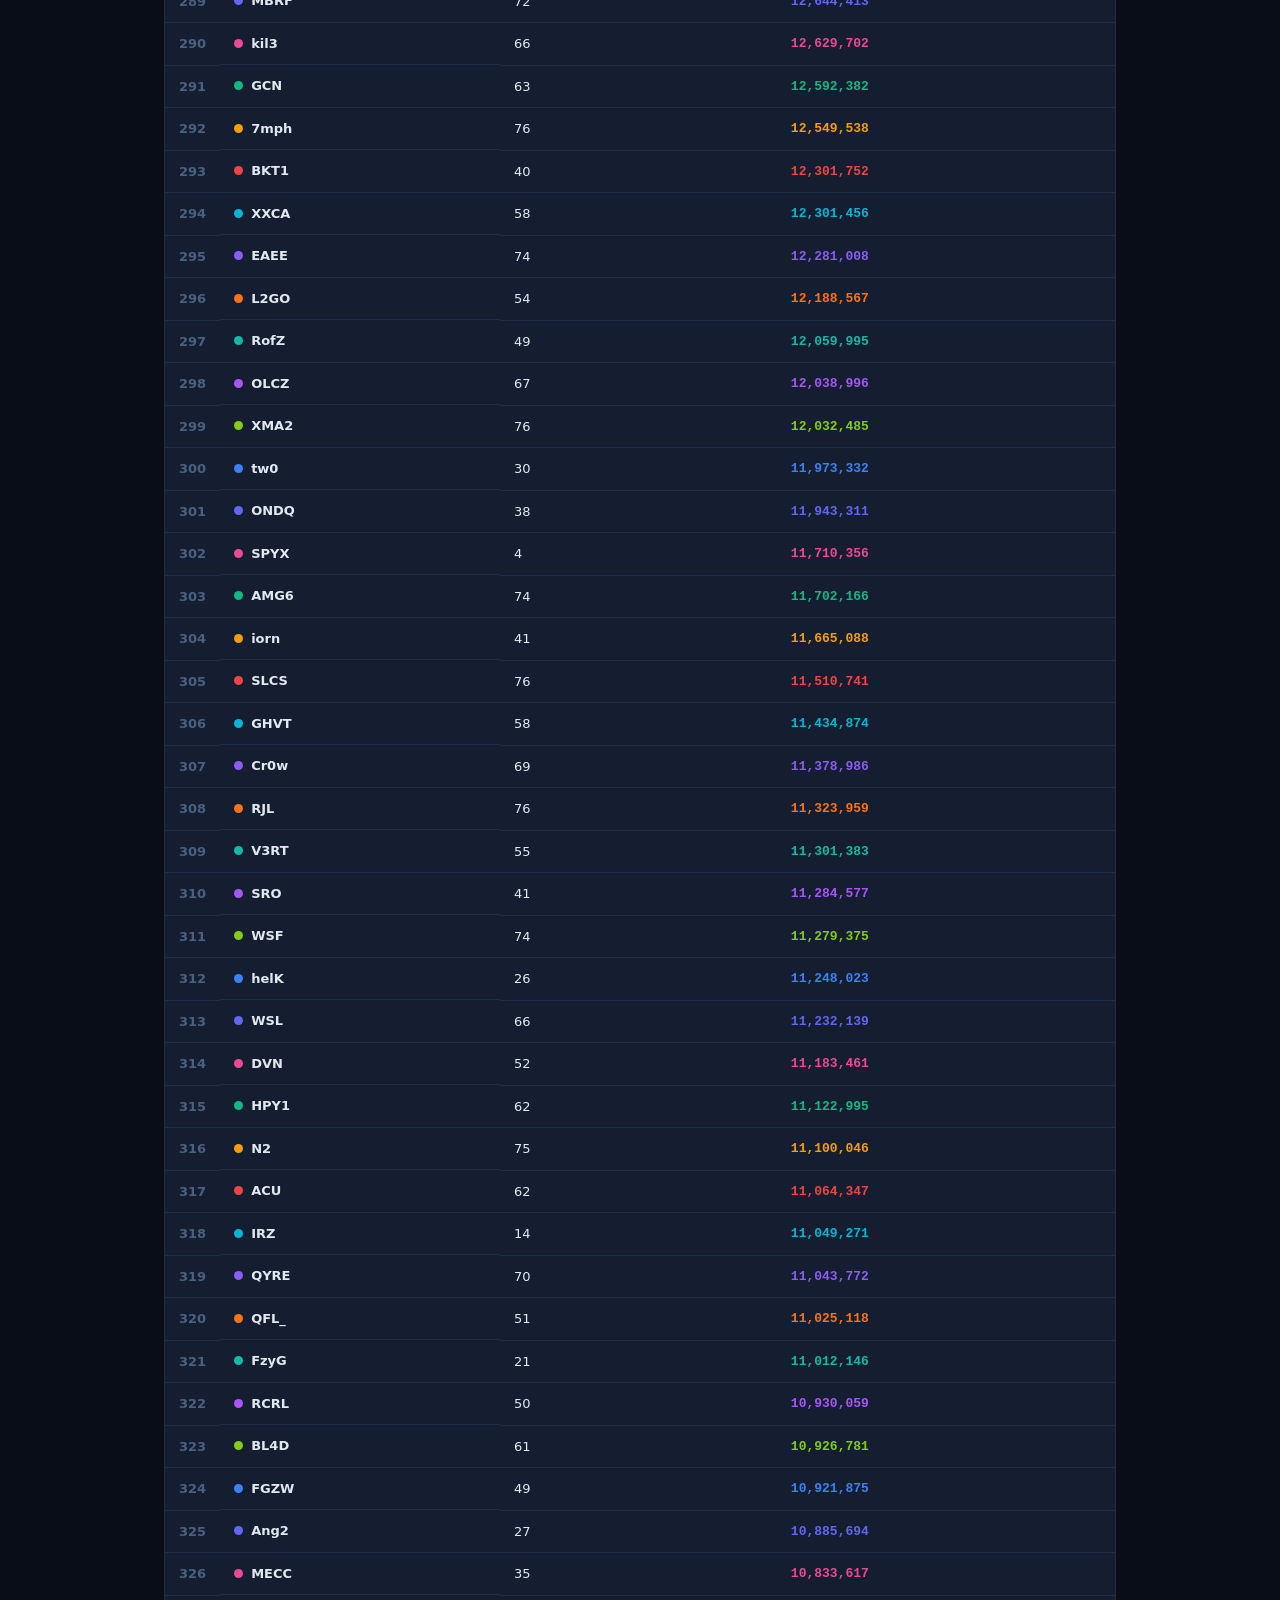
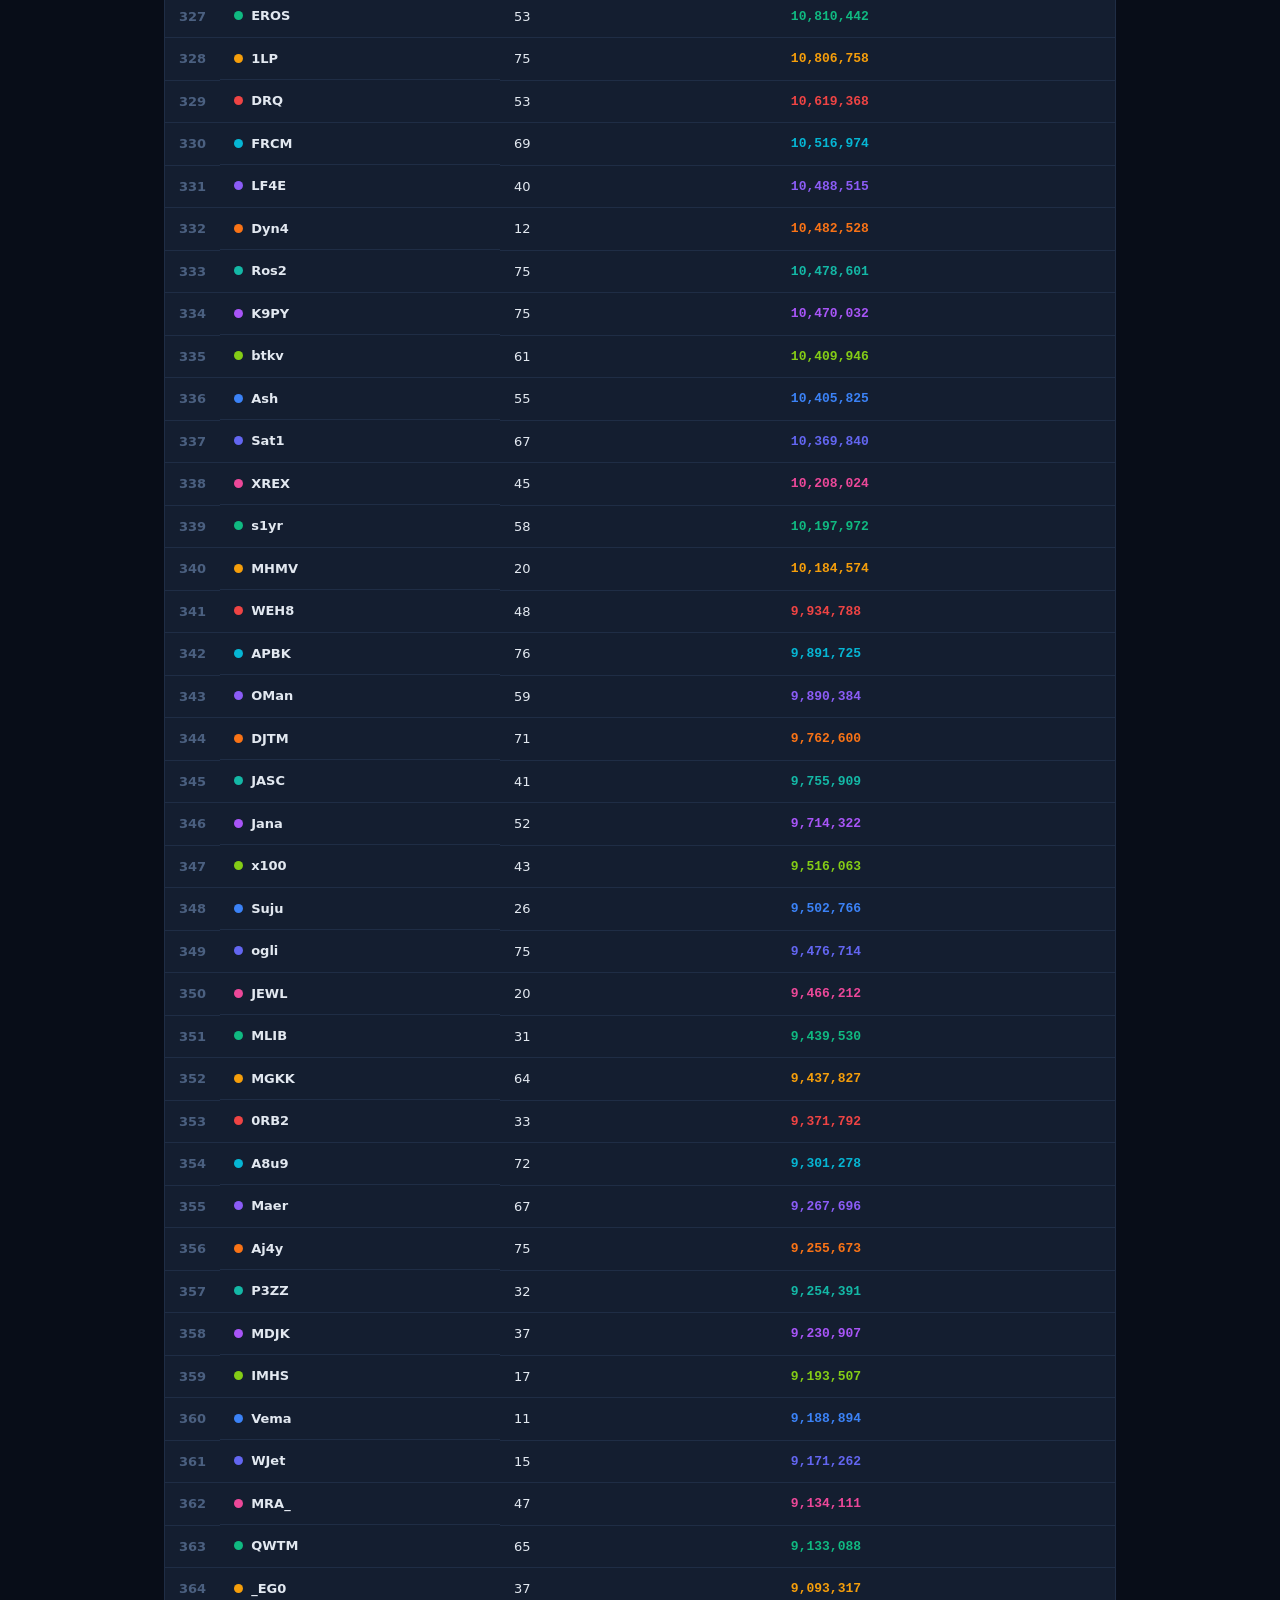
==== commit b1971f6d: "deploy: sync from main" ====
--- a/index.html
+++ b/index.html
@@ -7,10 +7,10 @@
     <meta http-equiv="Pragma" content="no-cache">
     <meta http-equiv="Expires" content="0">
     <title>PS99 Clan Battle — Pinata</title>
-    <link rel="stylesheet" href="style.css?v=2">
+    <link rel="stylesheet" href="style.css?v=1">
     <script>
     (function(){
-        var V = 3;
+        var V = 1;
         var k = '_ps99cb_pinata_v';
         var stored = localStorage.getItem(k);
         localStorage.setItem(k, V);
@@ -117,6 +117,6 @@
 
 <div id="toast" class="toast"></div>
 
-<script src="app.js?v=4"></script>
+<script src="app.js?v=1"></script>
 </body>
 </html>
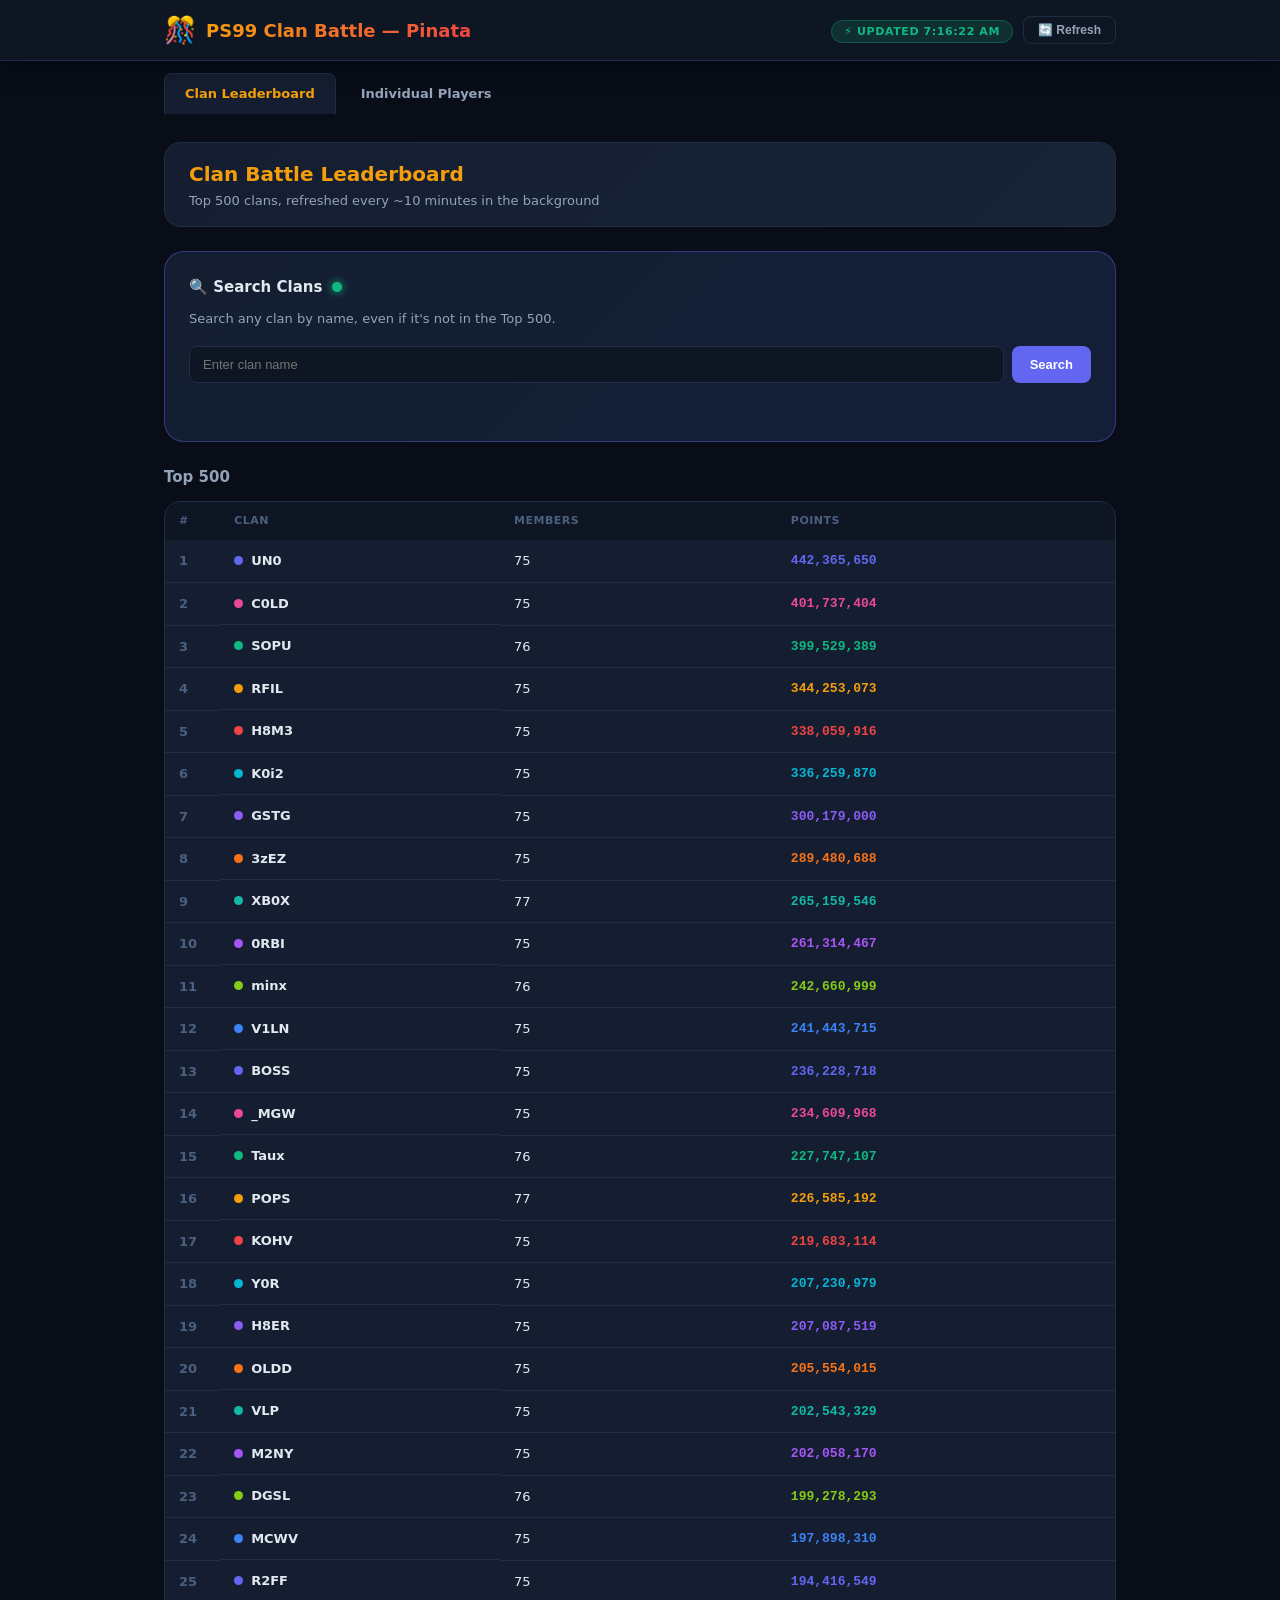
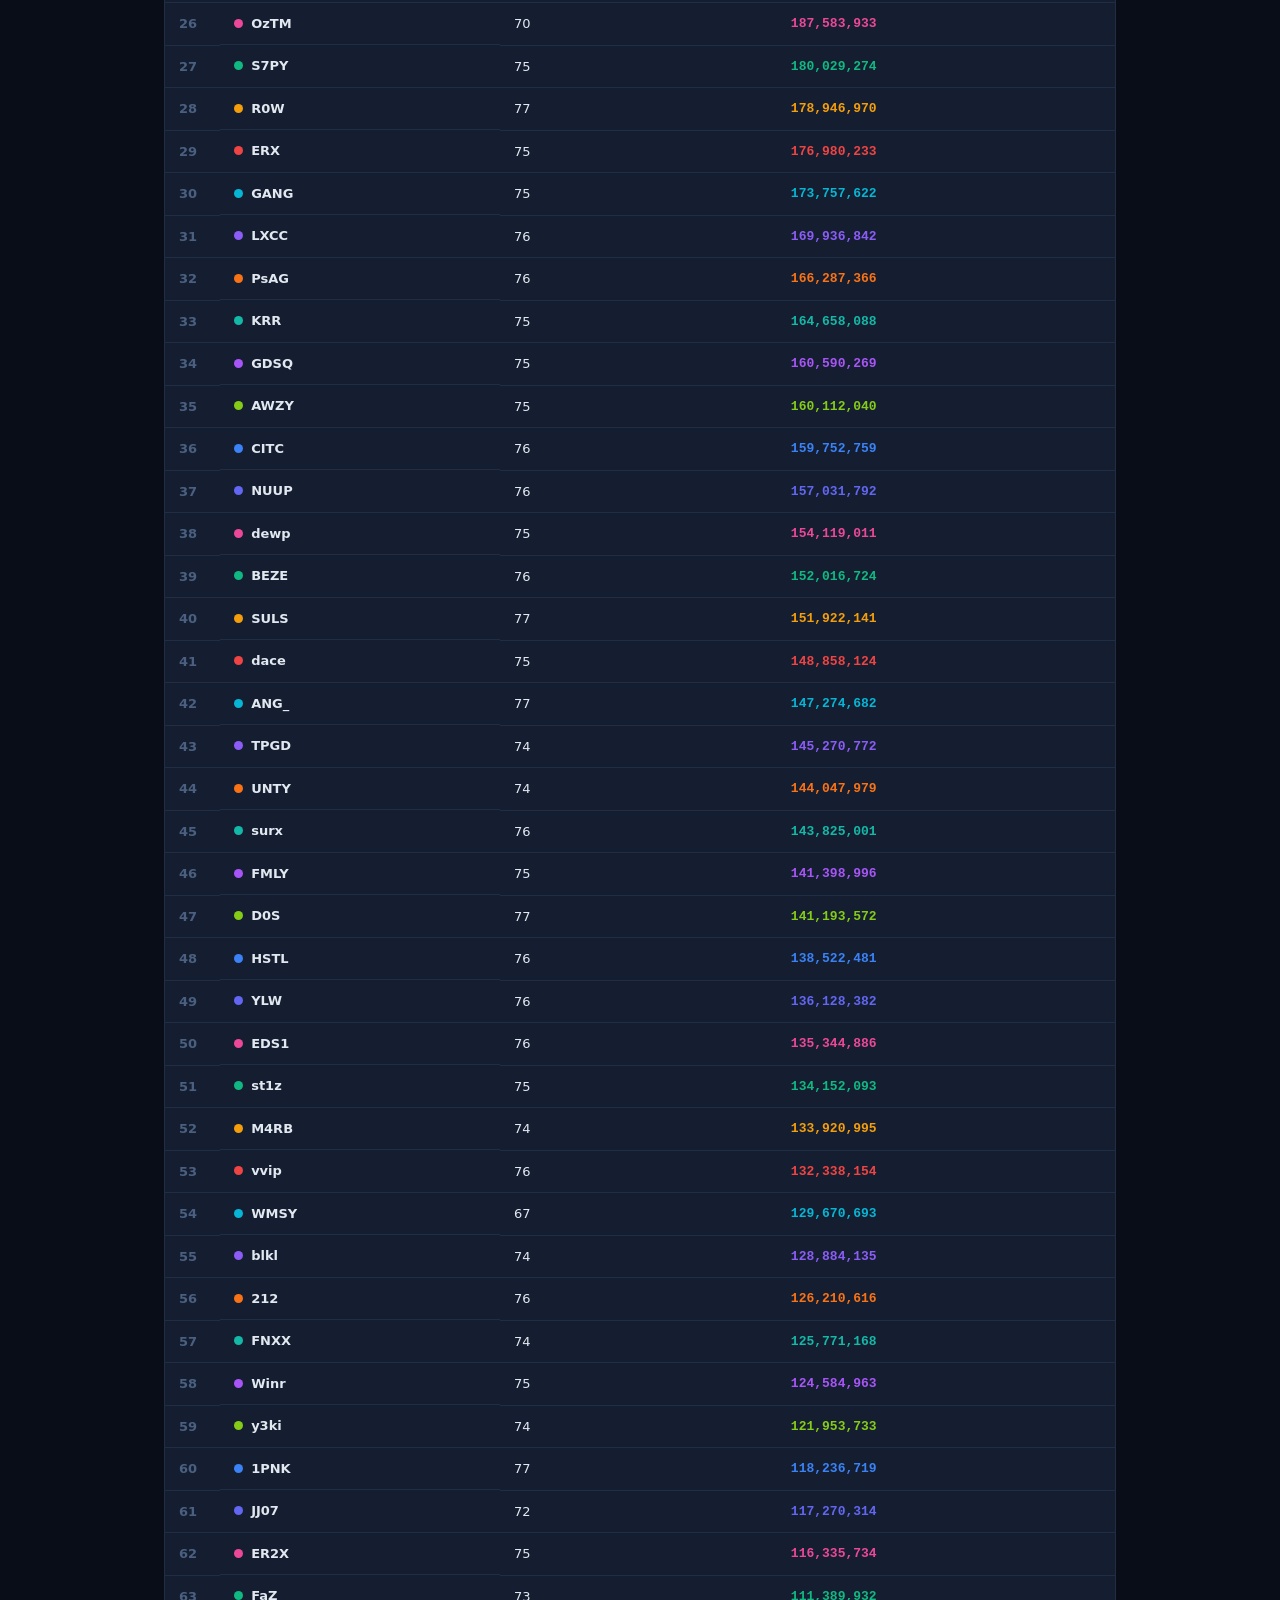
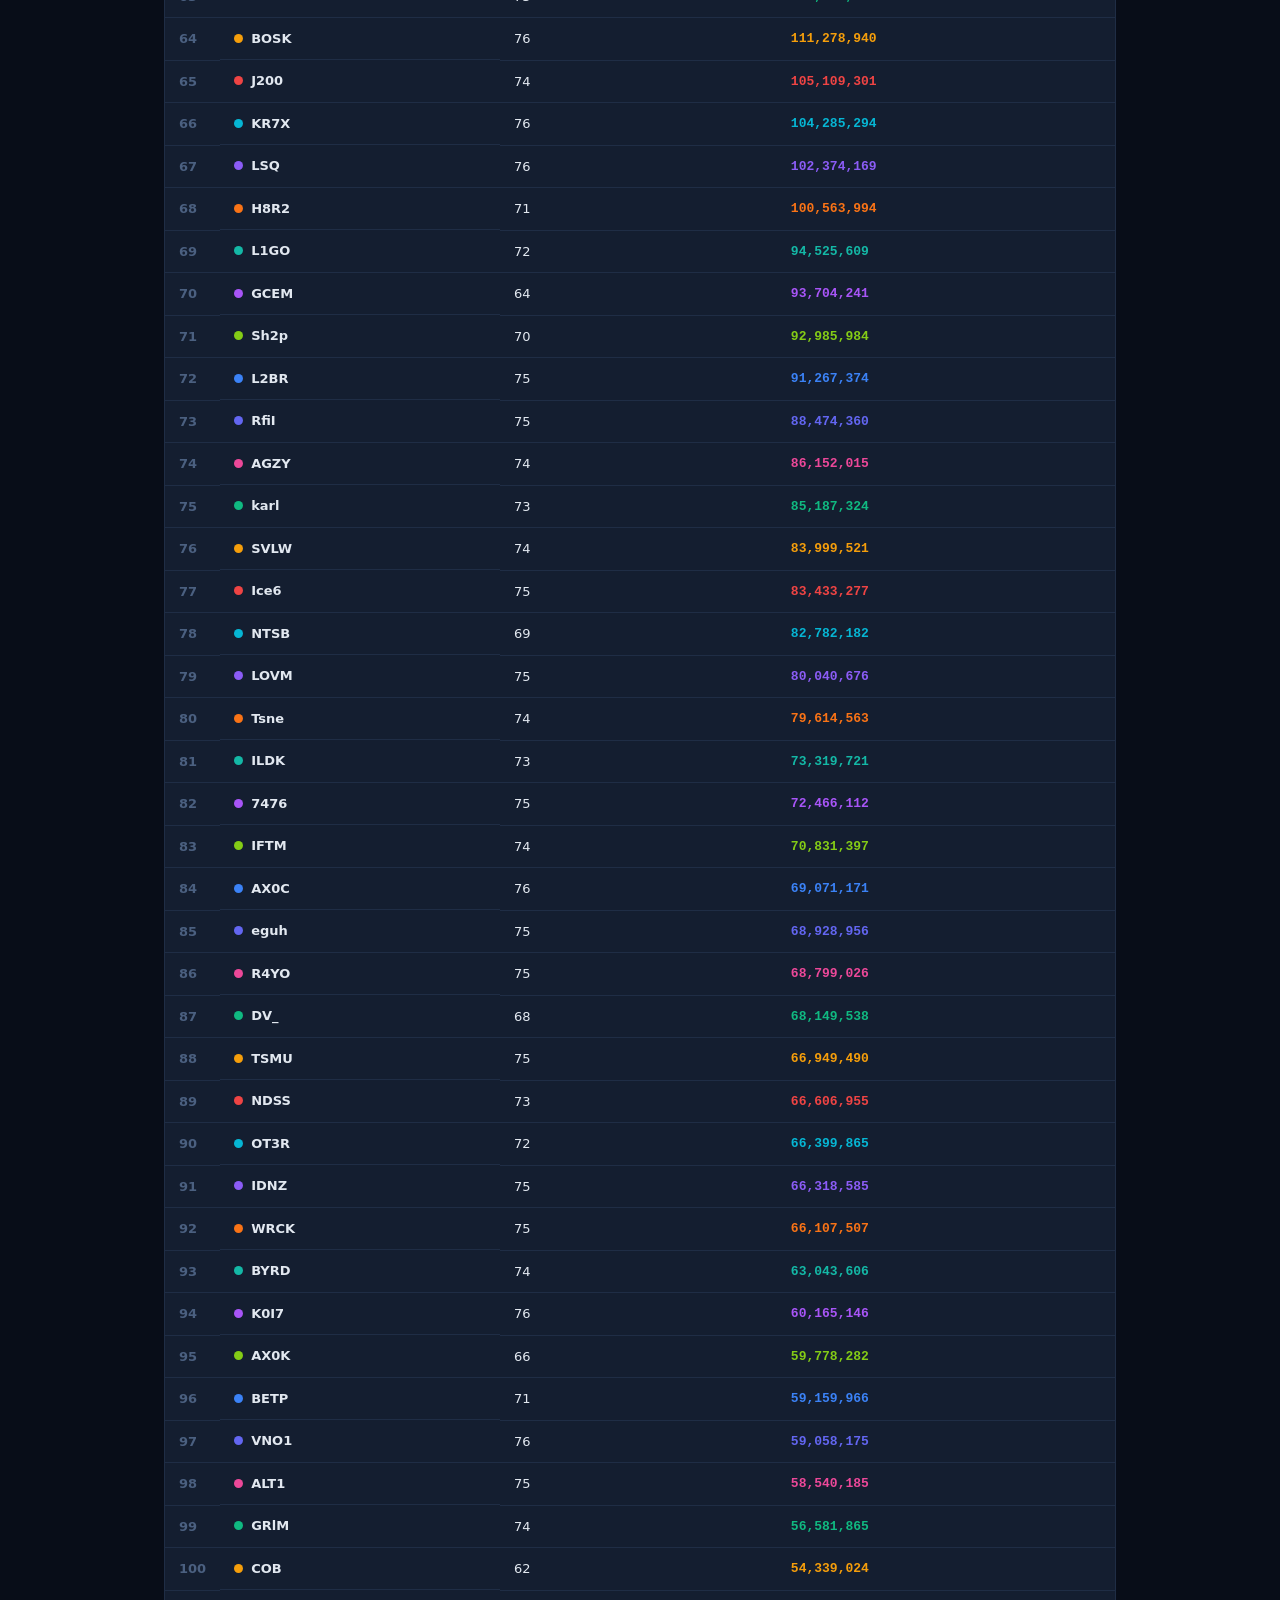
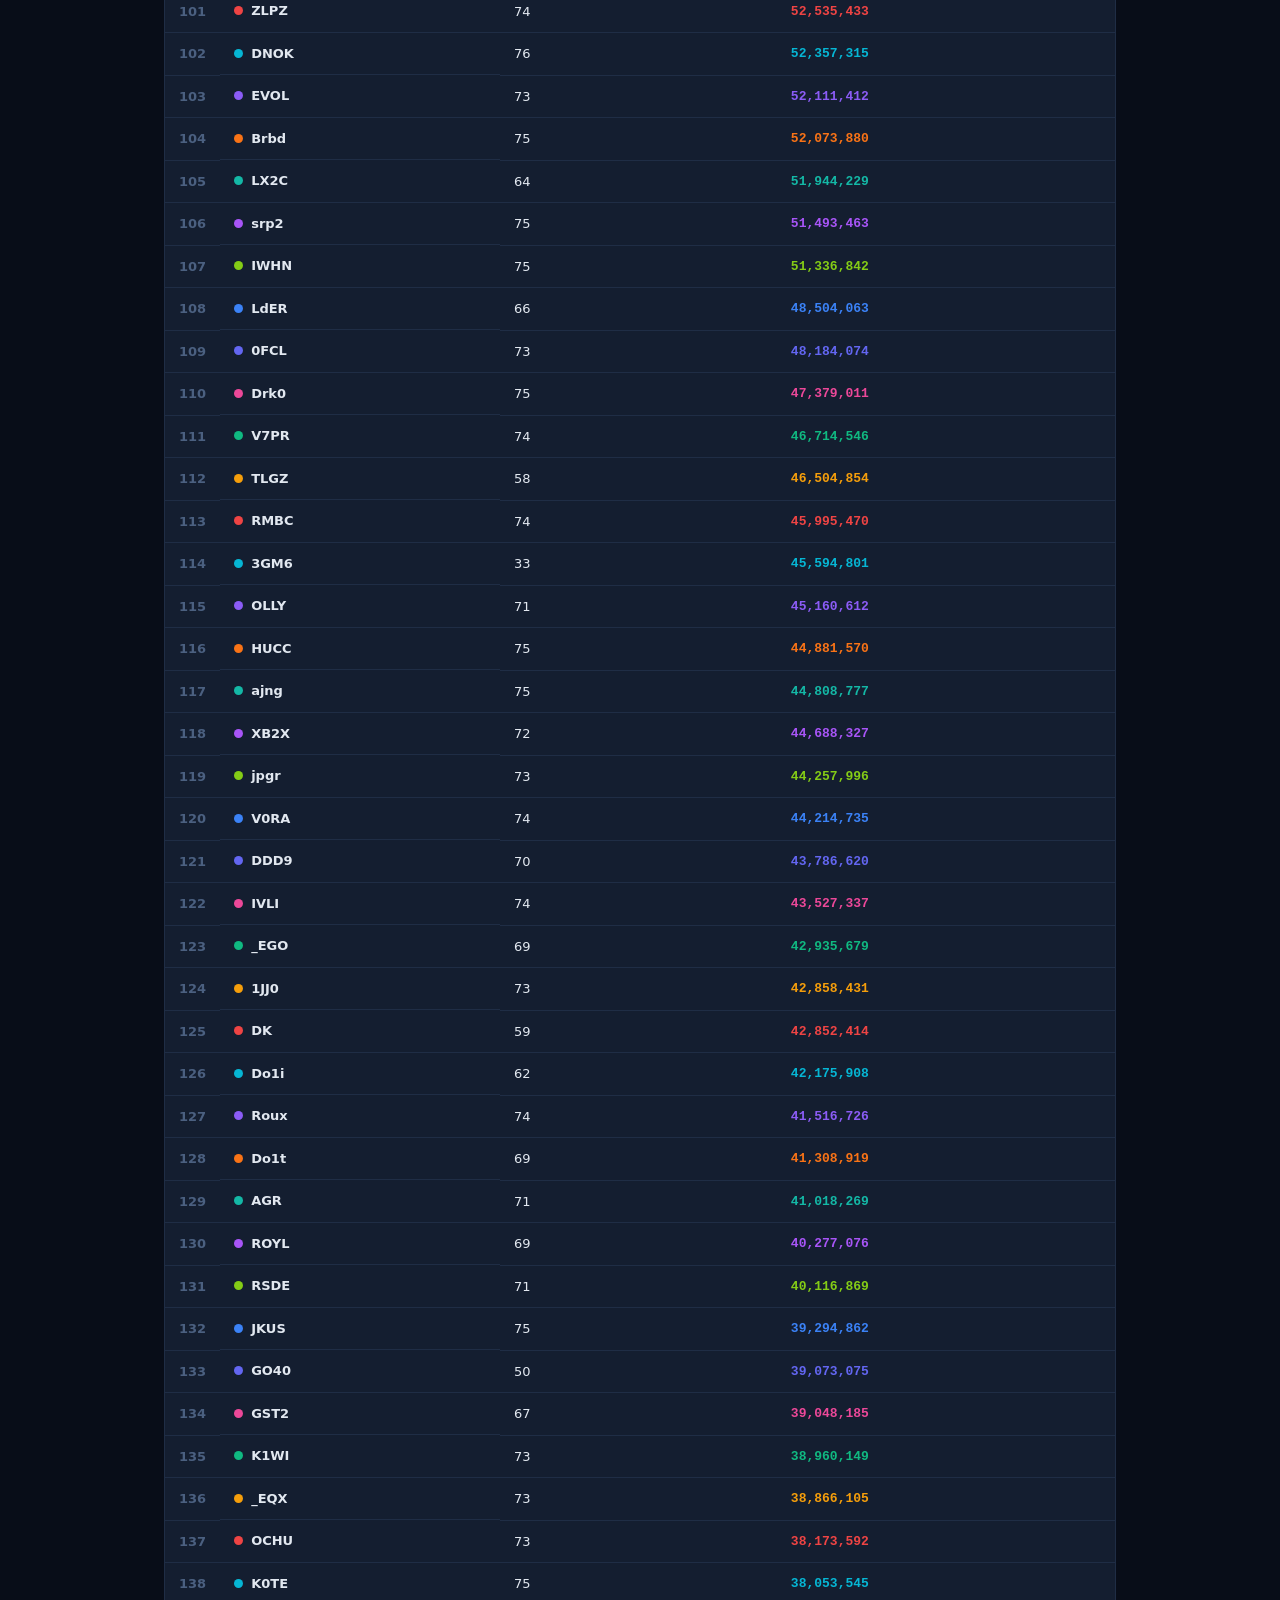
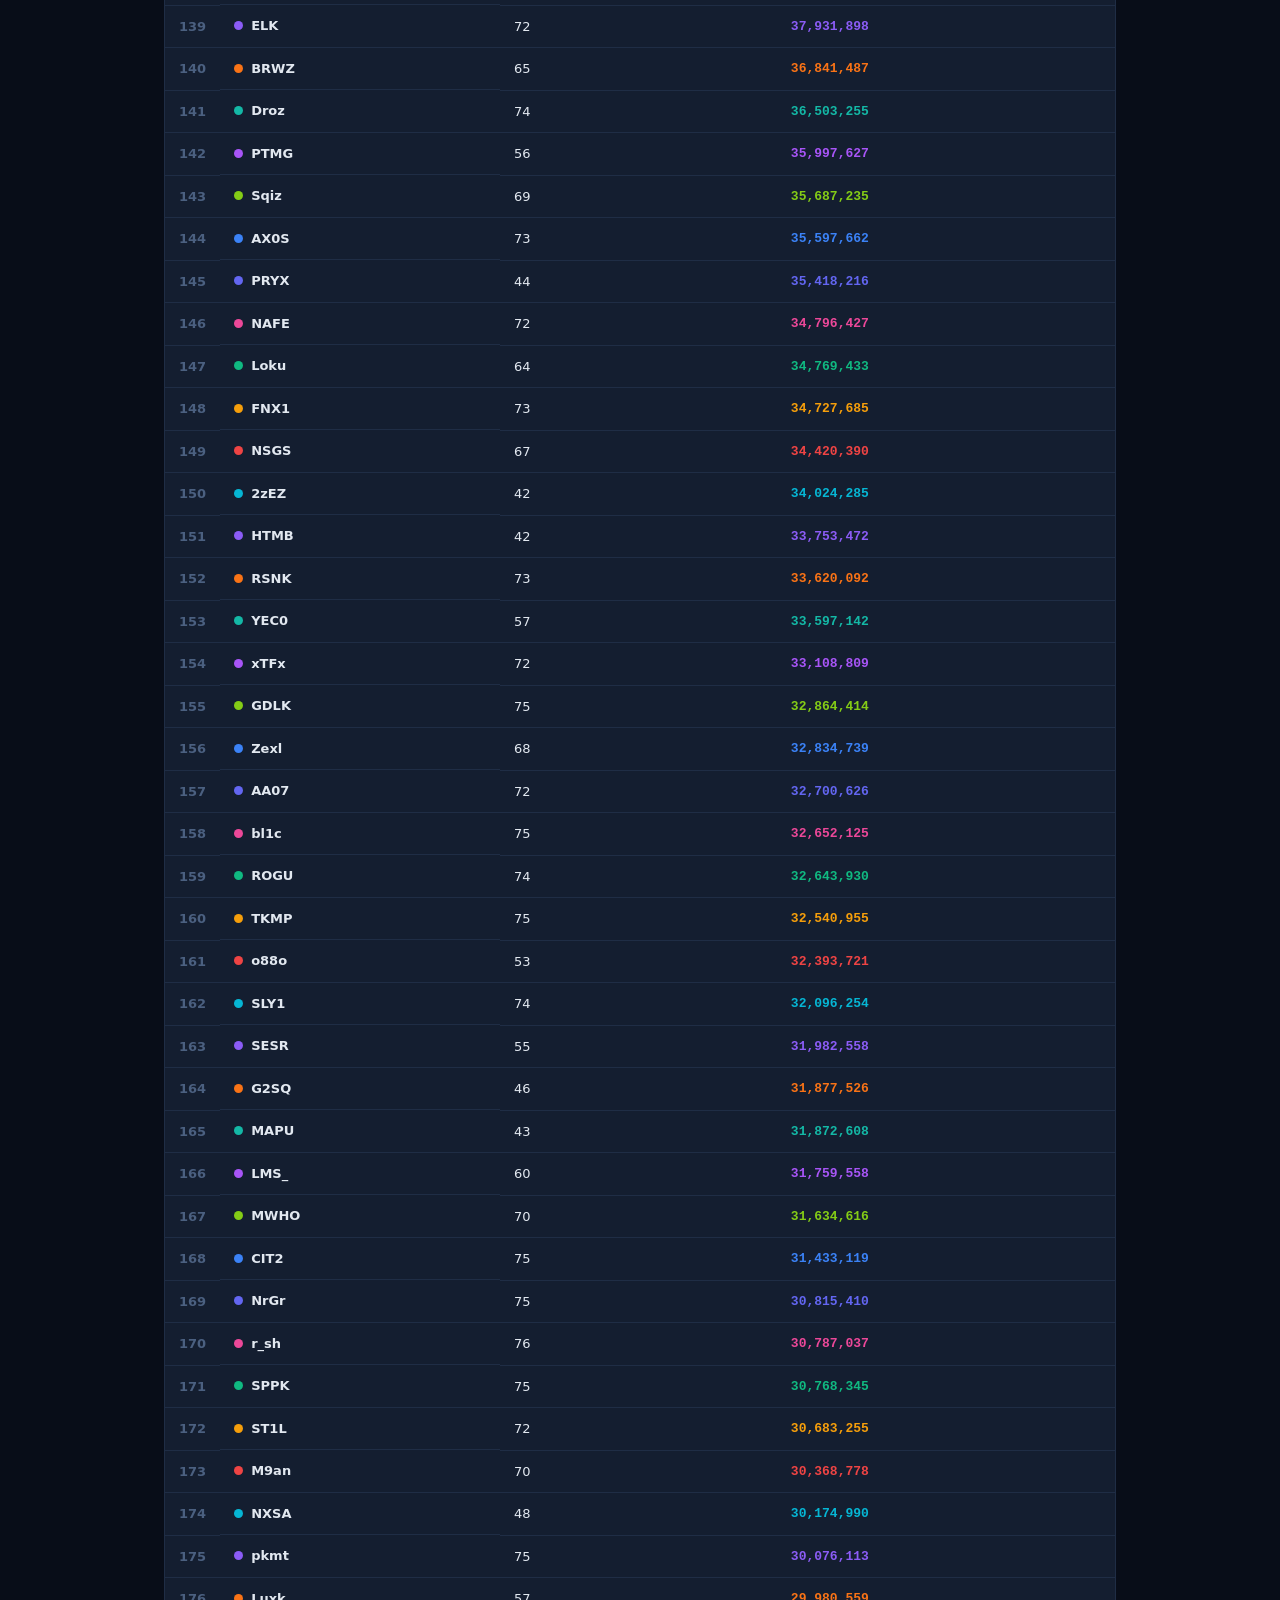
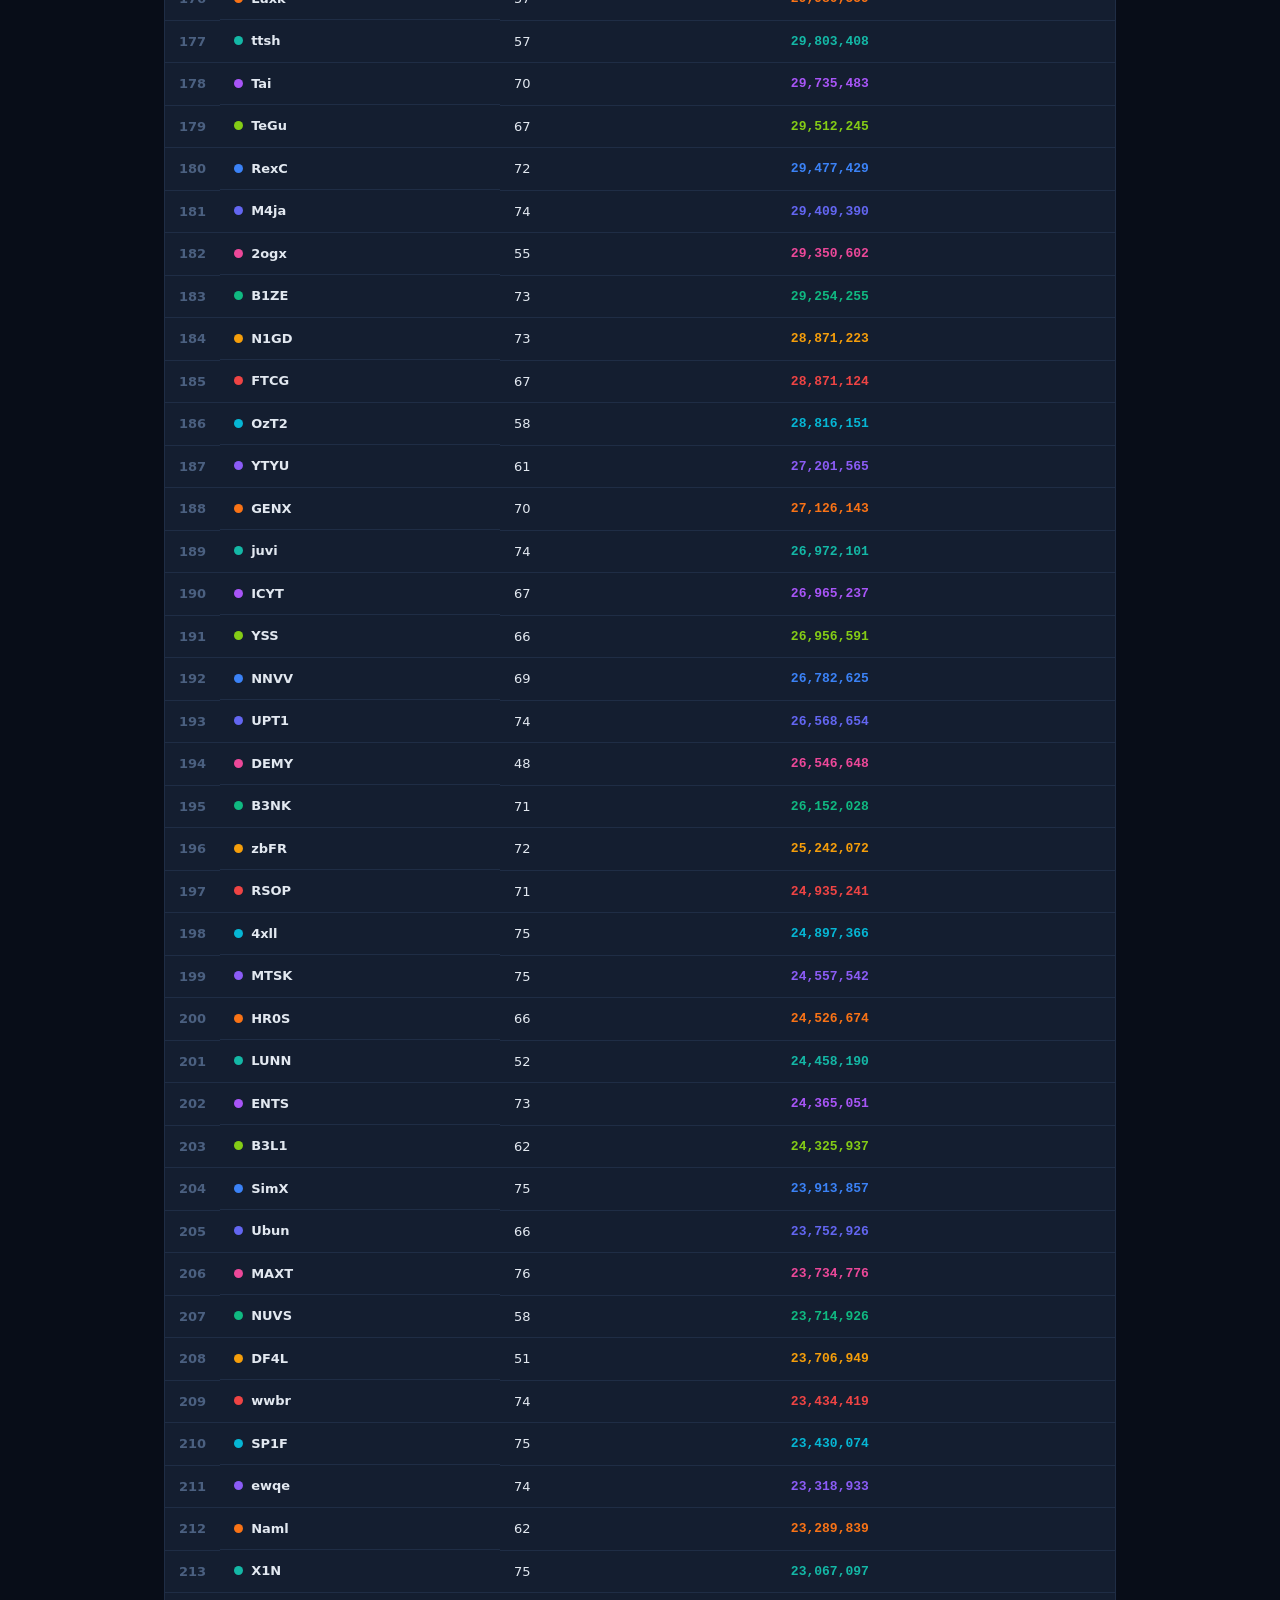
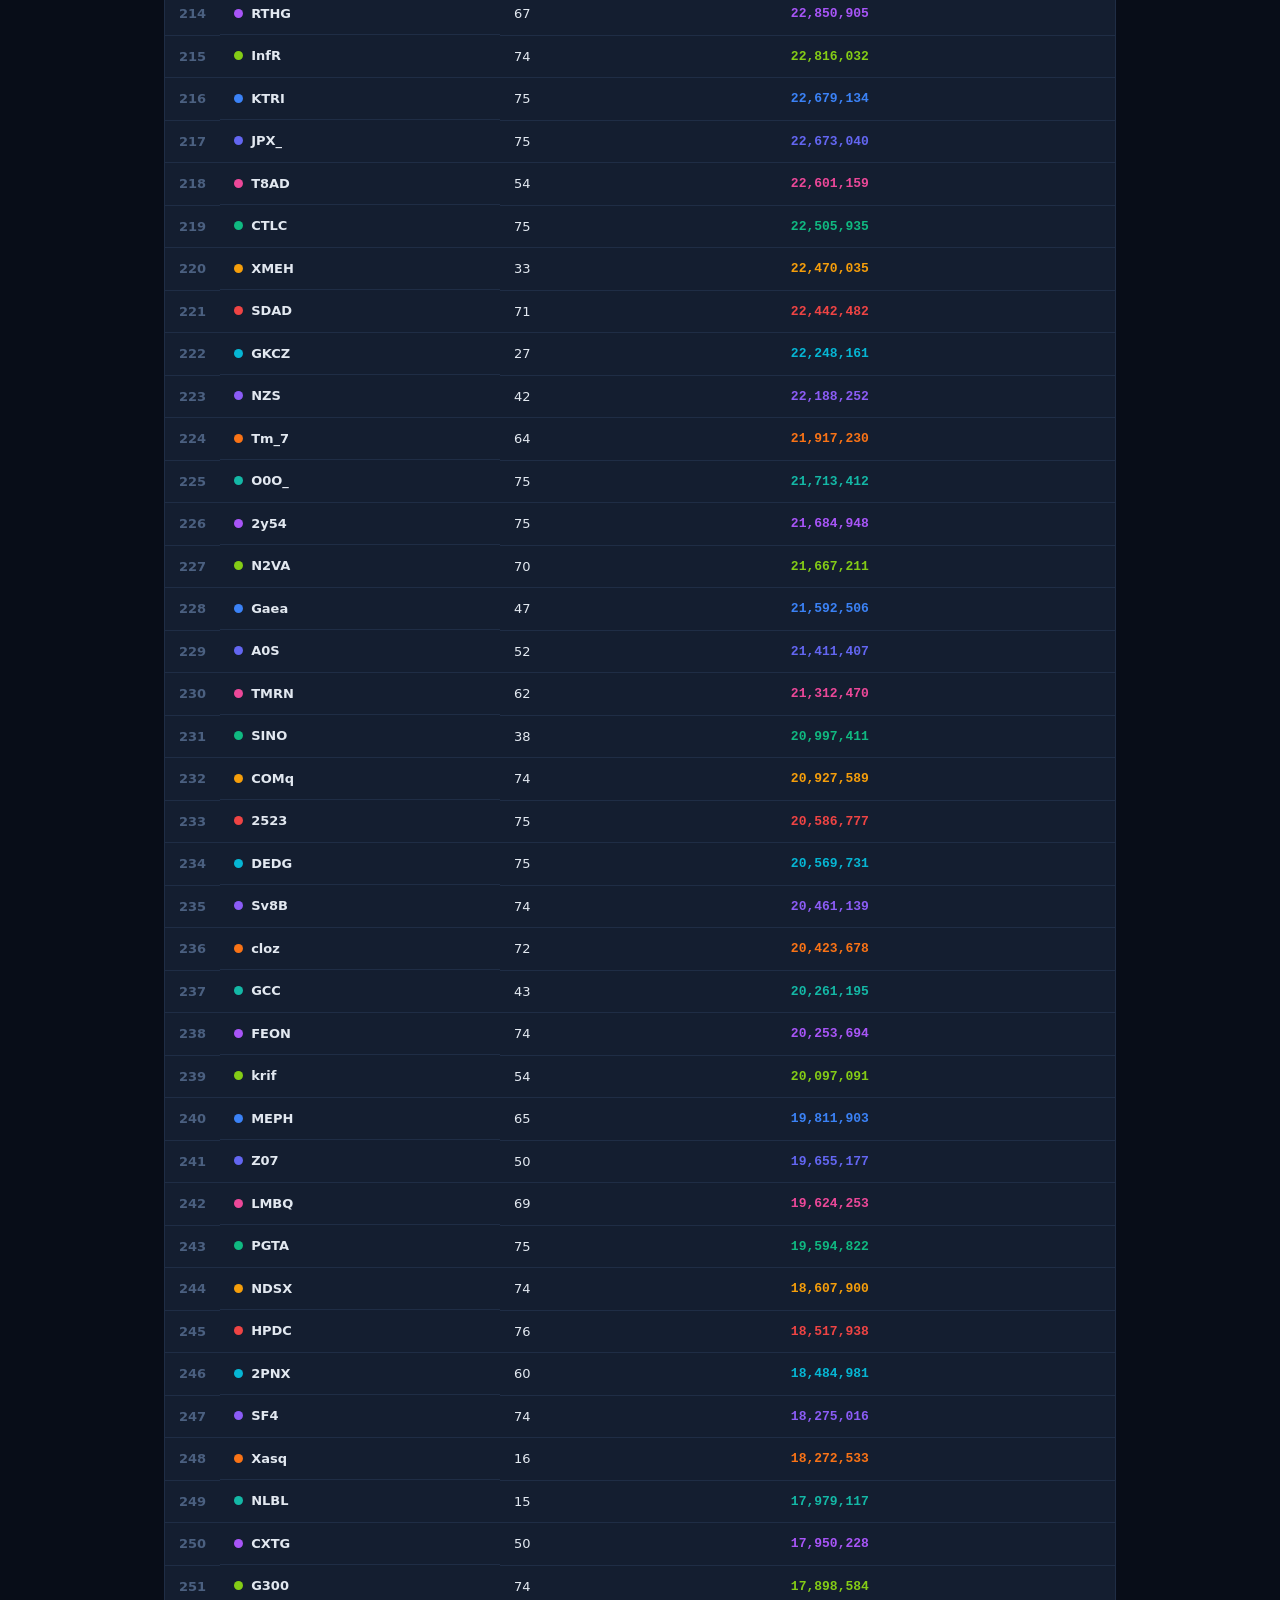
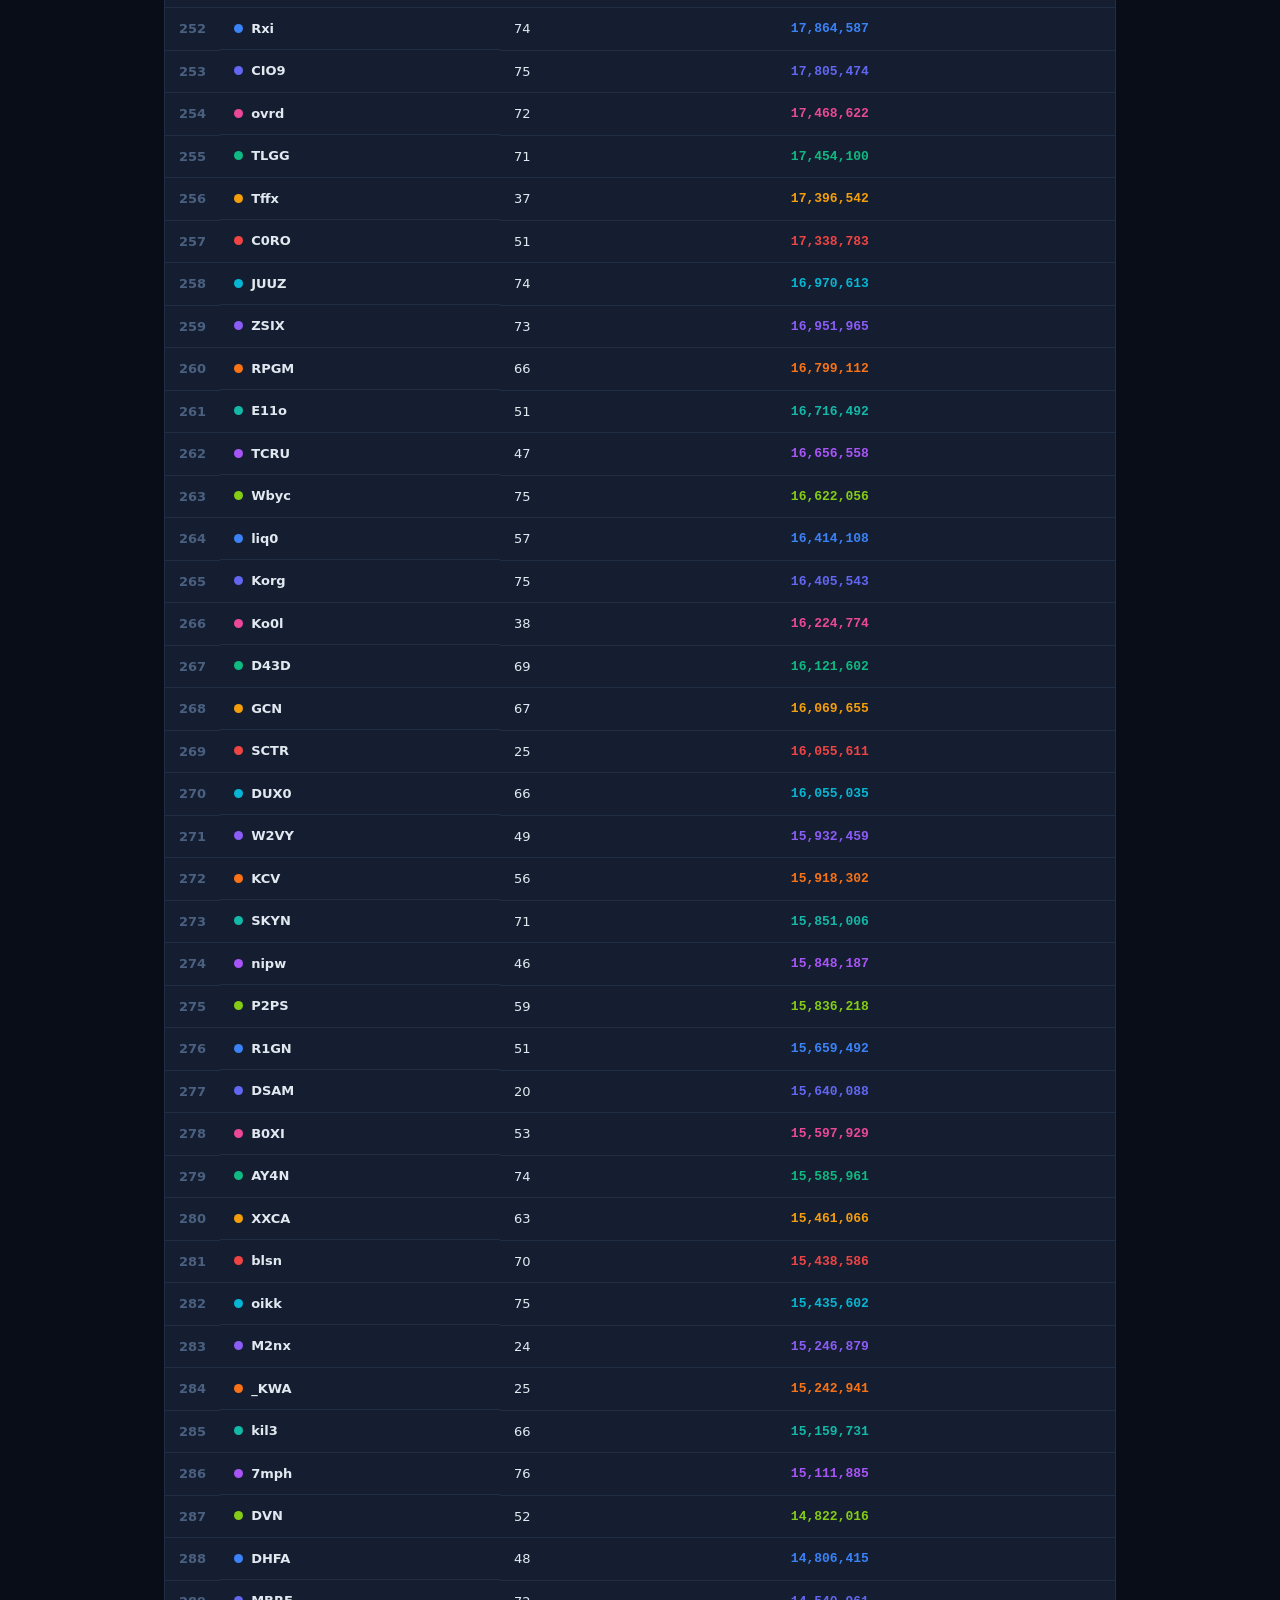
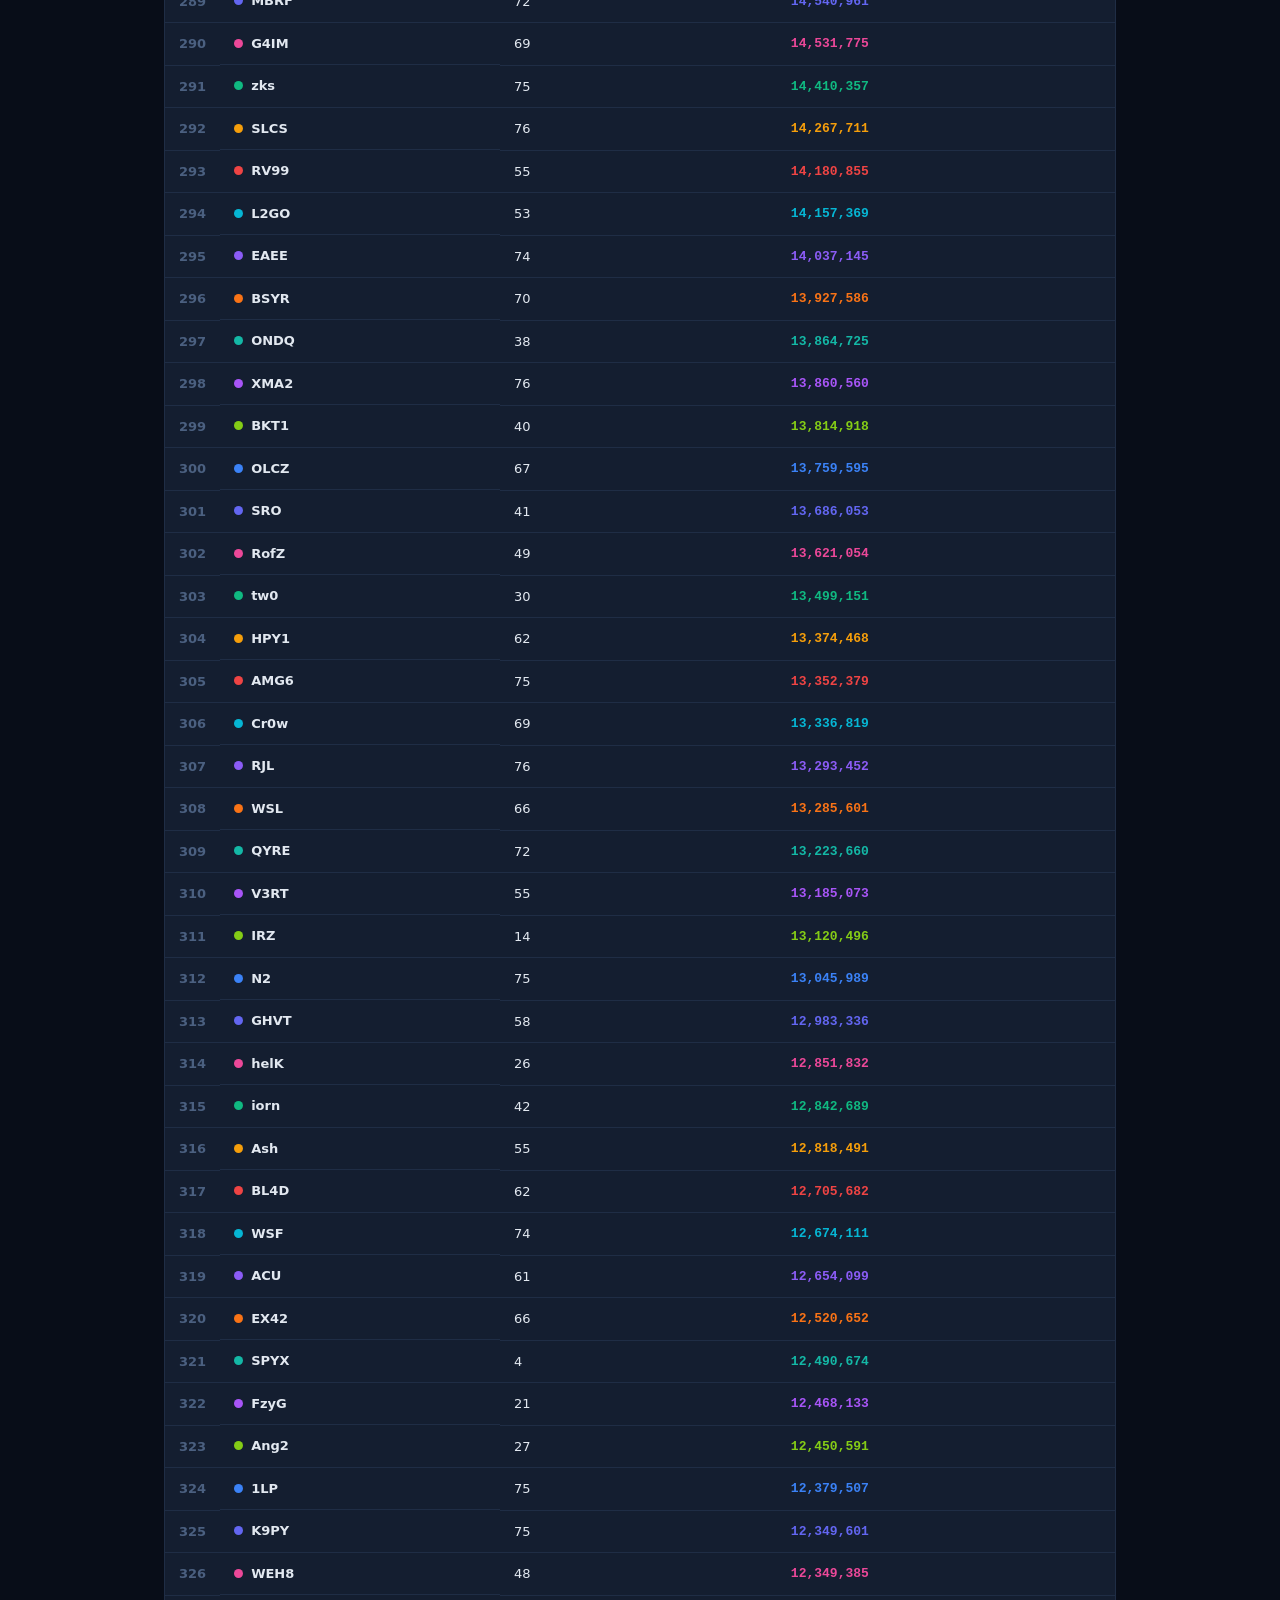
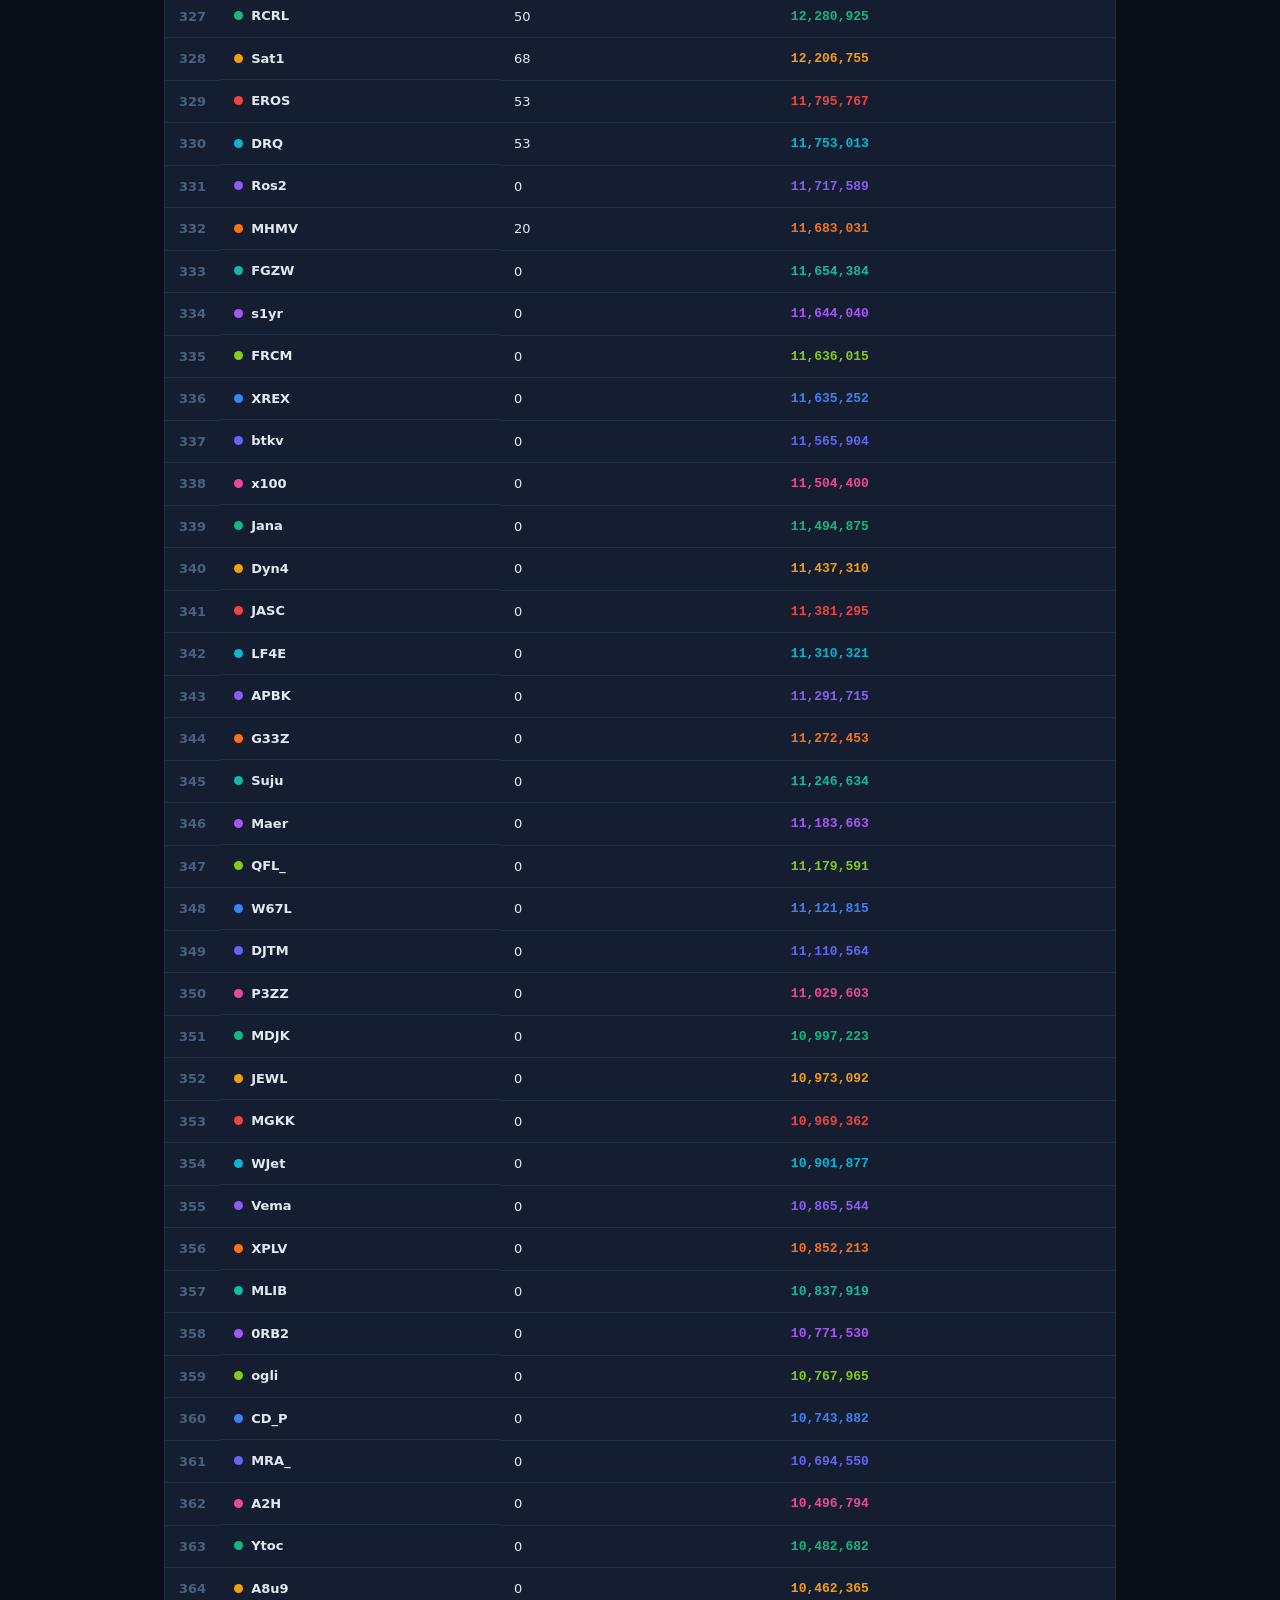
==== commit dc591d93: "fix: use snapshot points for clan roster deltas to match player page The clan detail page was using " ====
--- a/index.html
+++ b/index.html
@@ -7,10 +7,10 @@
     <meta http-equiv="Pragma" content="no-cache">
     <meta http-equiv="Expires" content="0">
     <title>PS99 Clan Battle — Pinata</title>
-    <link rel="stylesheet" href="style.css?v=1">
+    <link rel="stylesheet" href="style.css?v=2">
     <script>
     (function(){
-        var V = 1;
+        var V = 3;
         var k = '_ps99cb_pinata_v';
         var stored = localStorage.getItem(k);
         localStorage.setItem(k, V);
@@ -117,6 +117,6 @@
 
 <div id="toast" class="toast"></div>
 
-<script src="app.js?v=1"></script>
+<script src="app.js?v=5"></script>
 </body>
 </html>
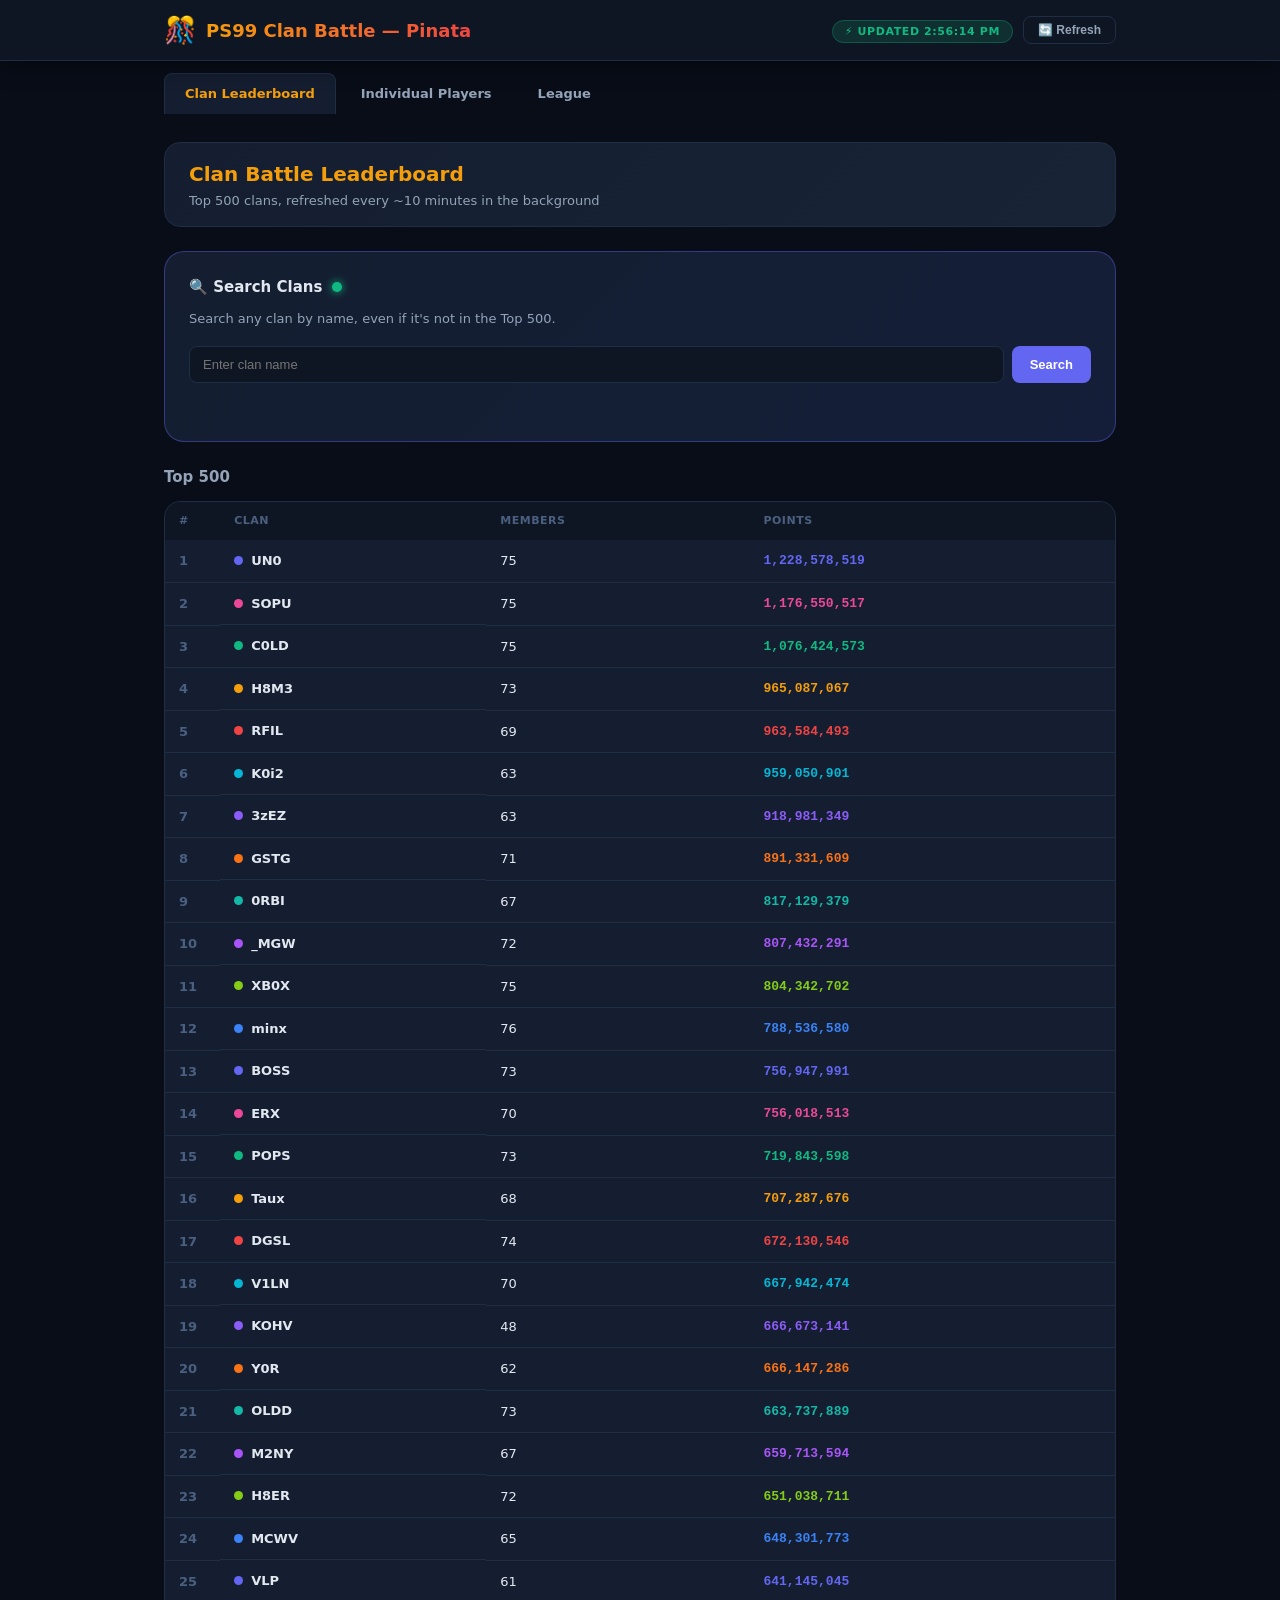
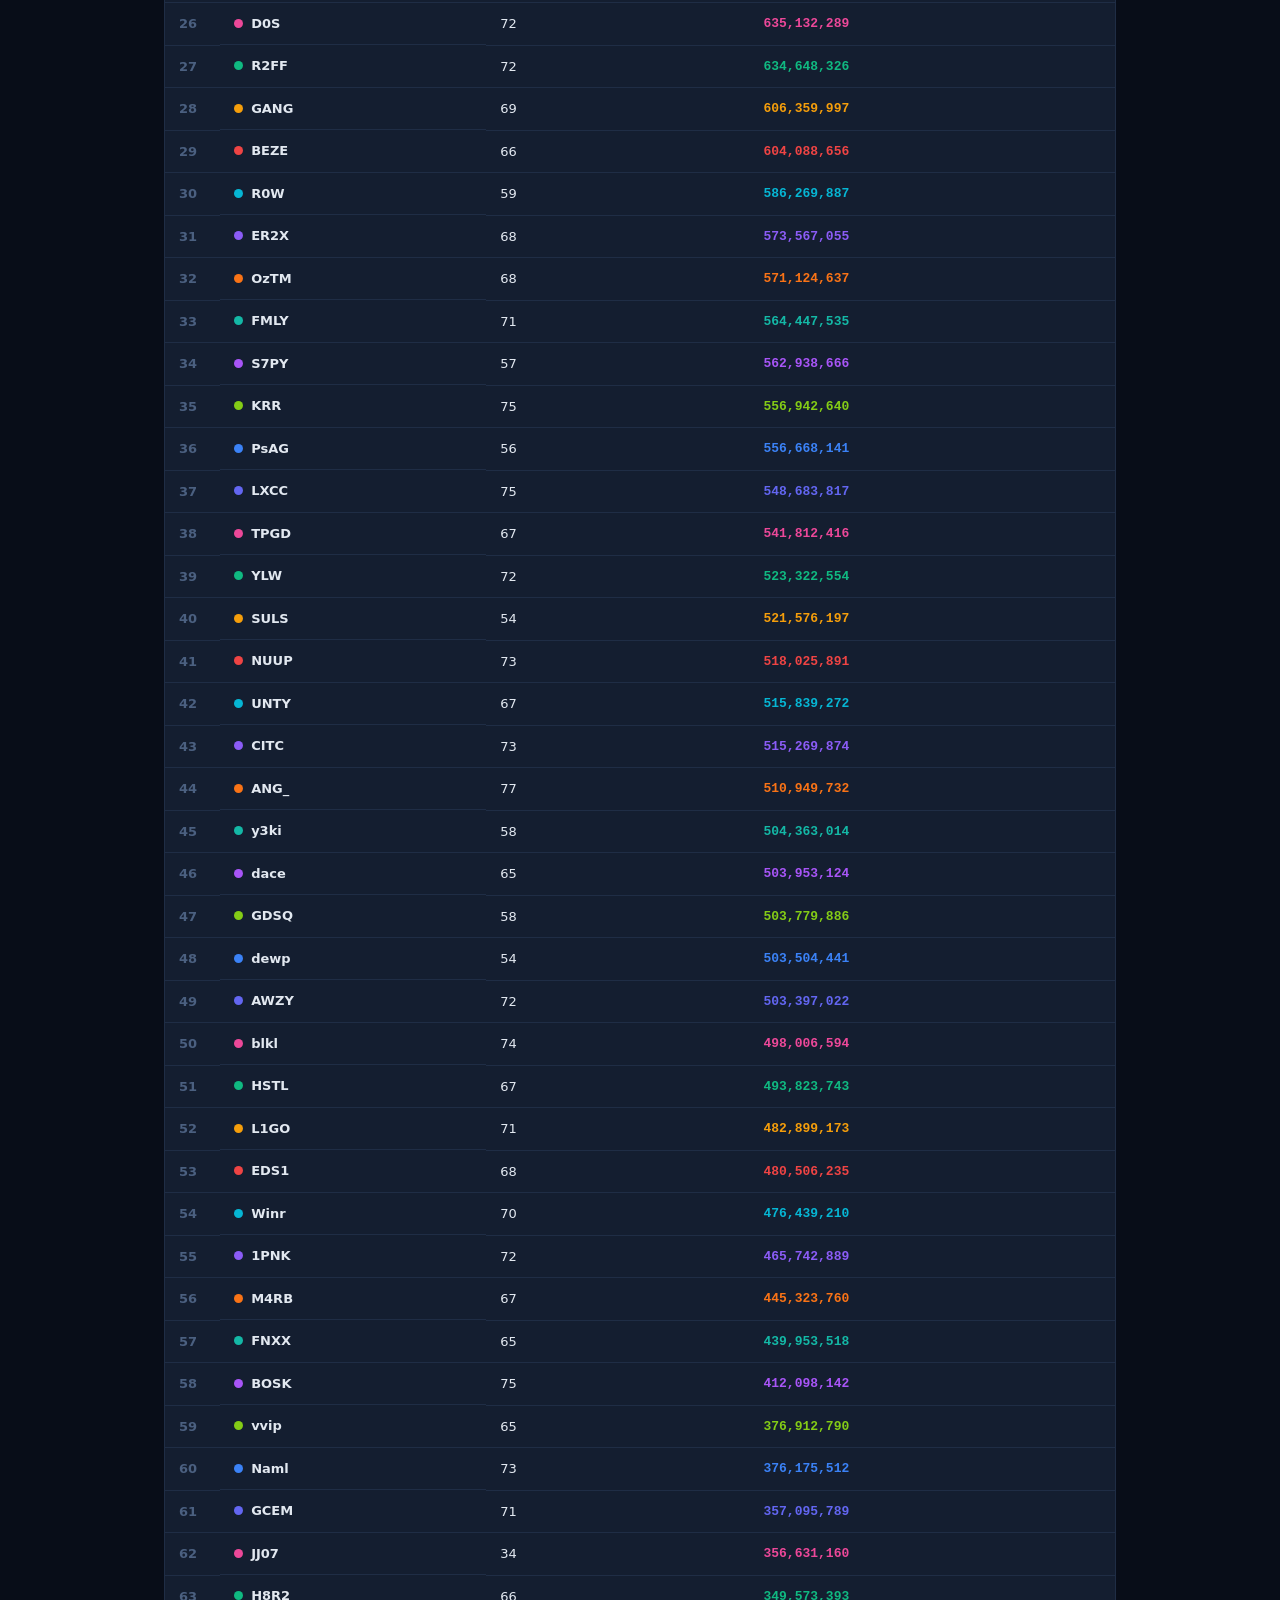
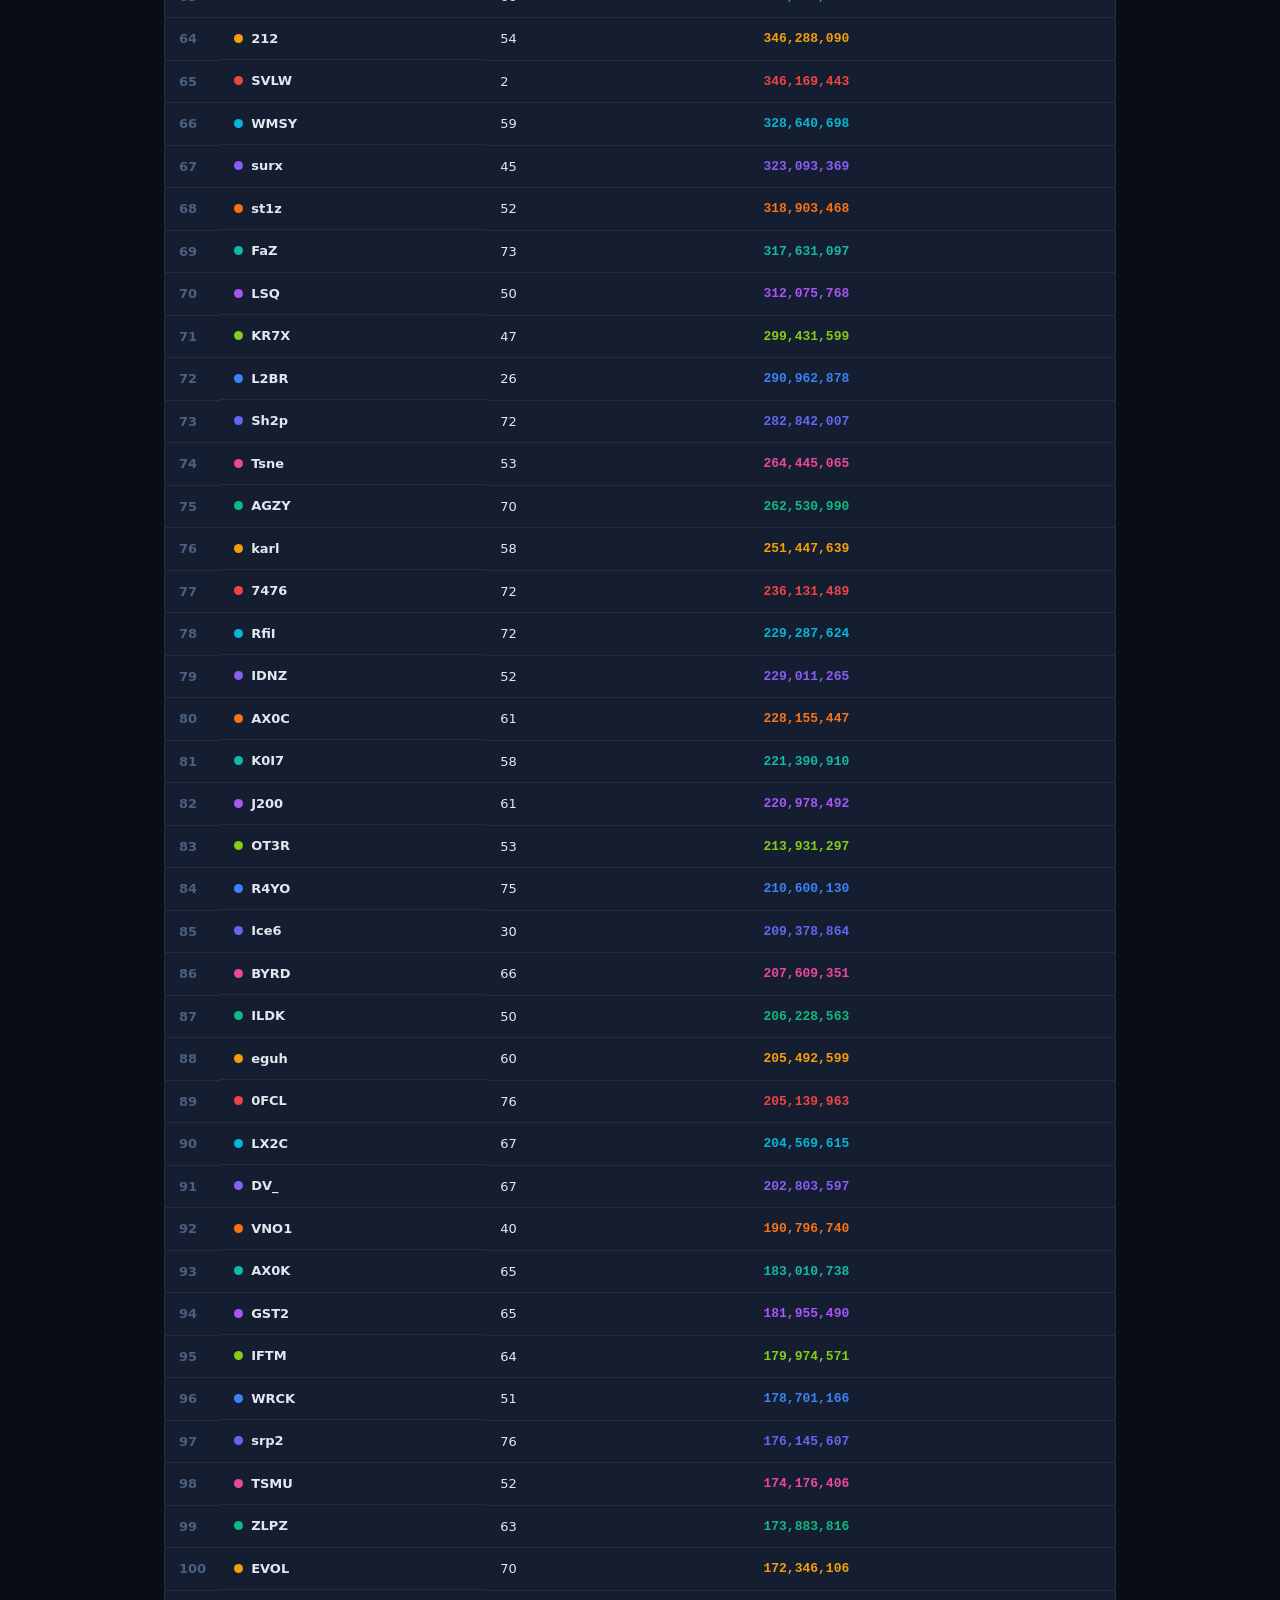
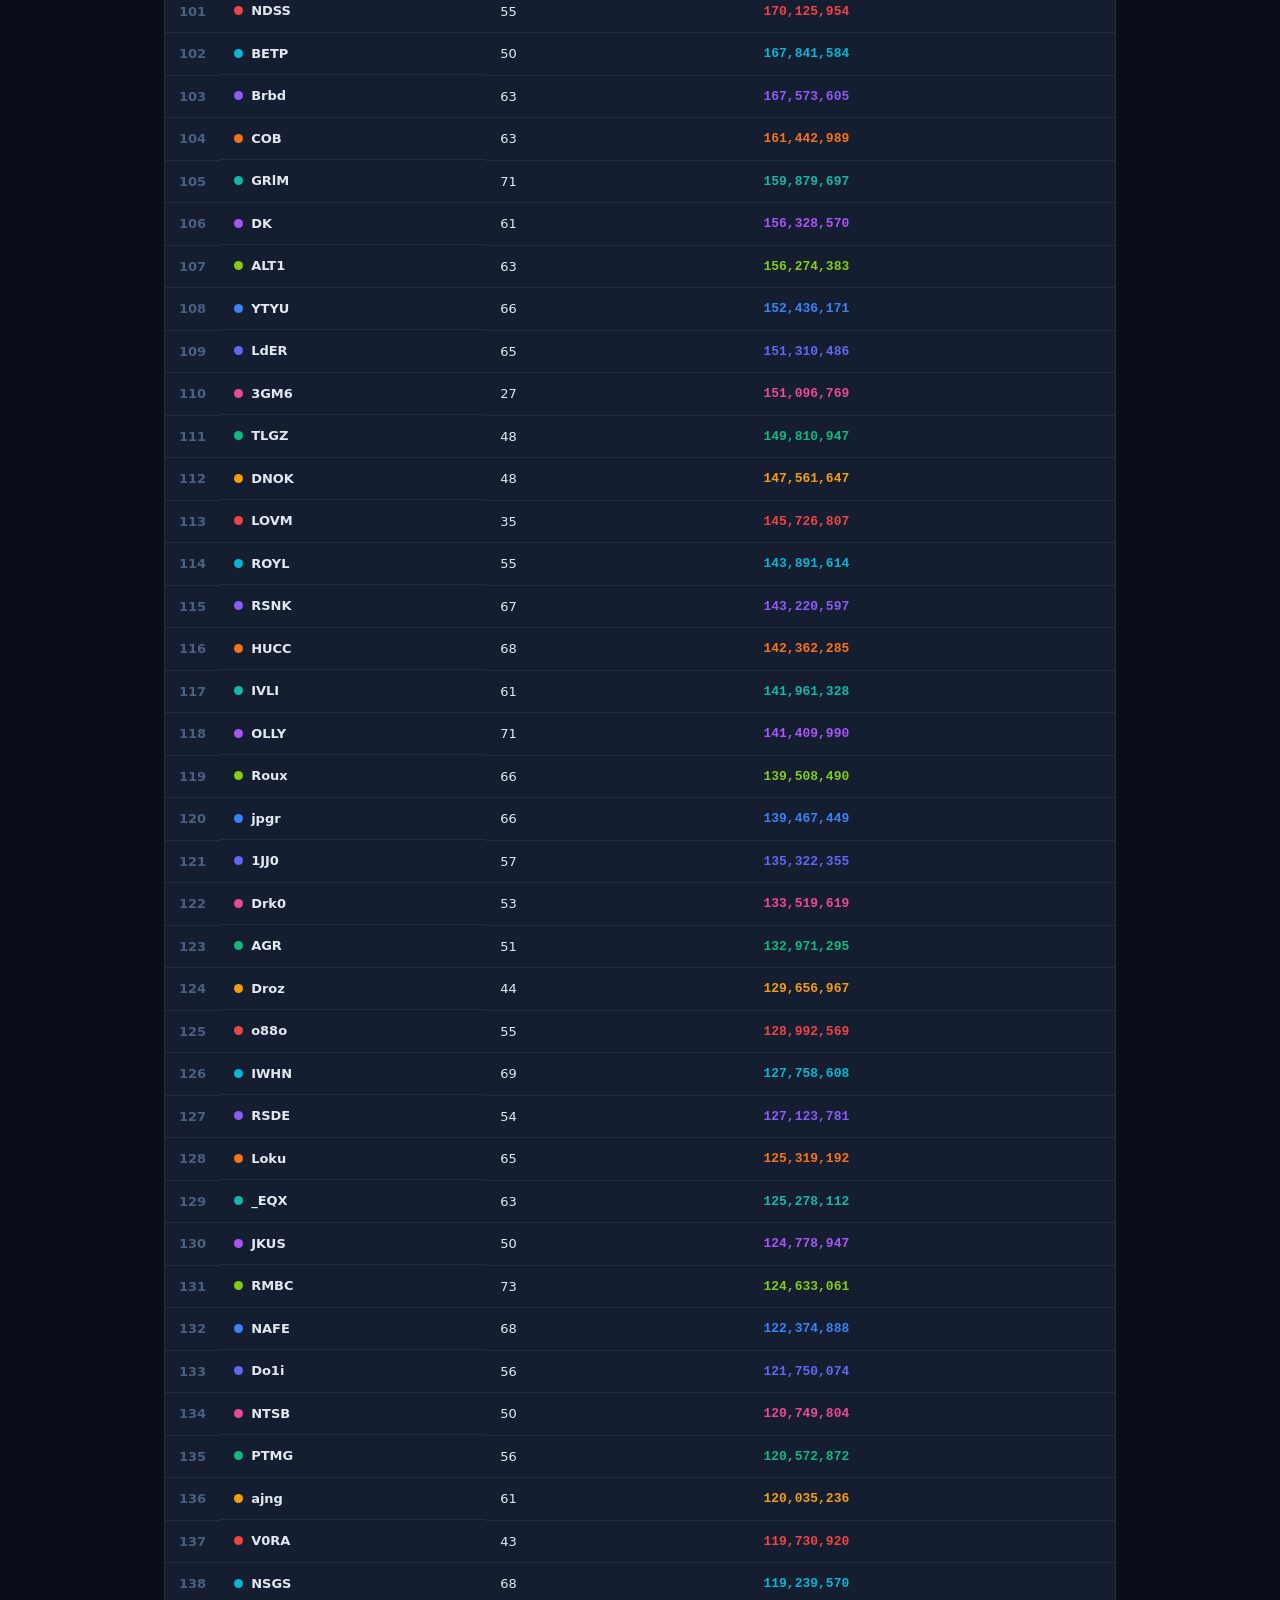
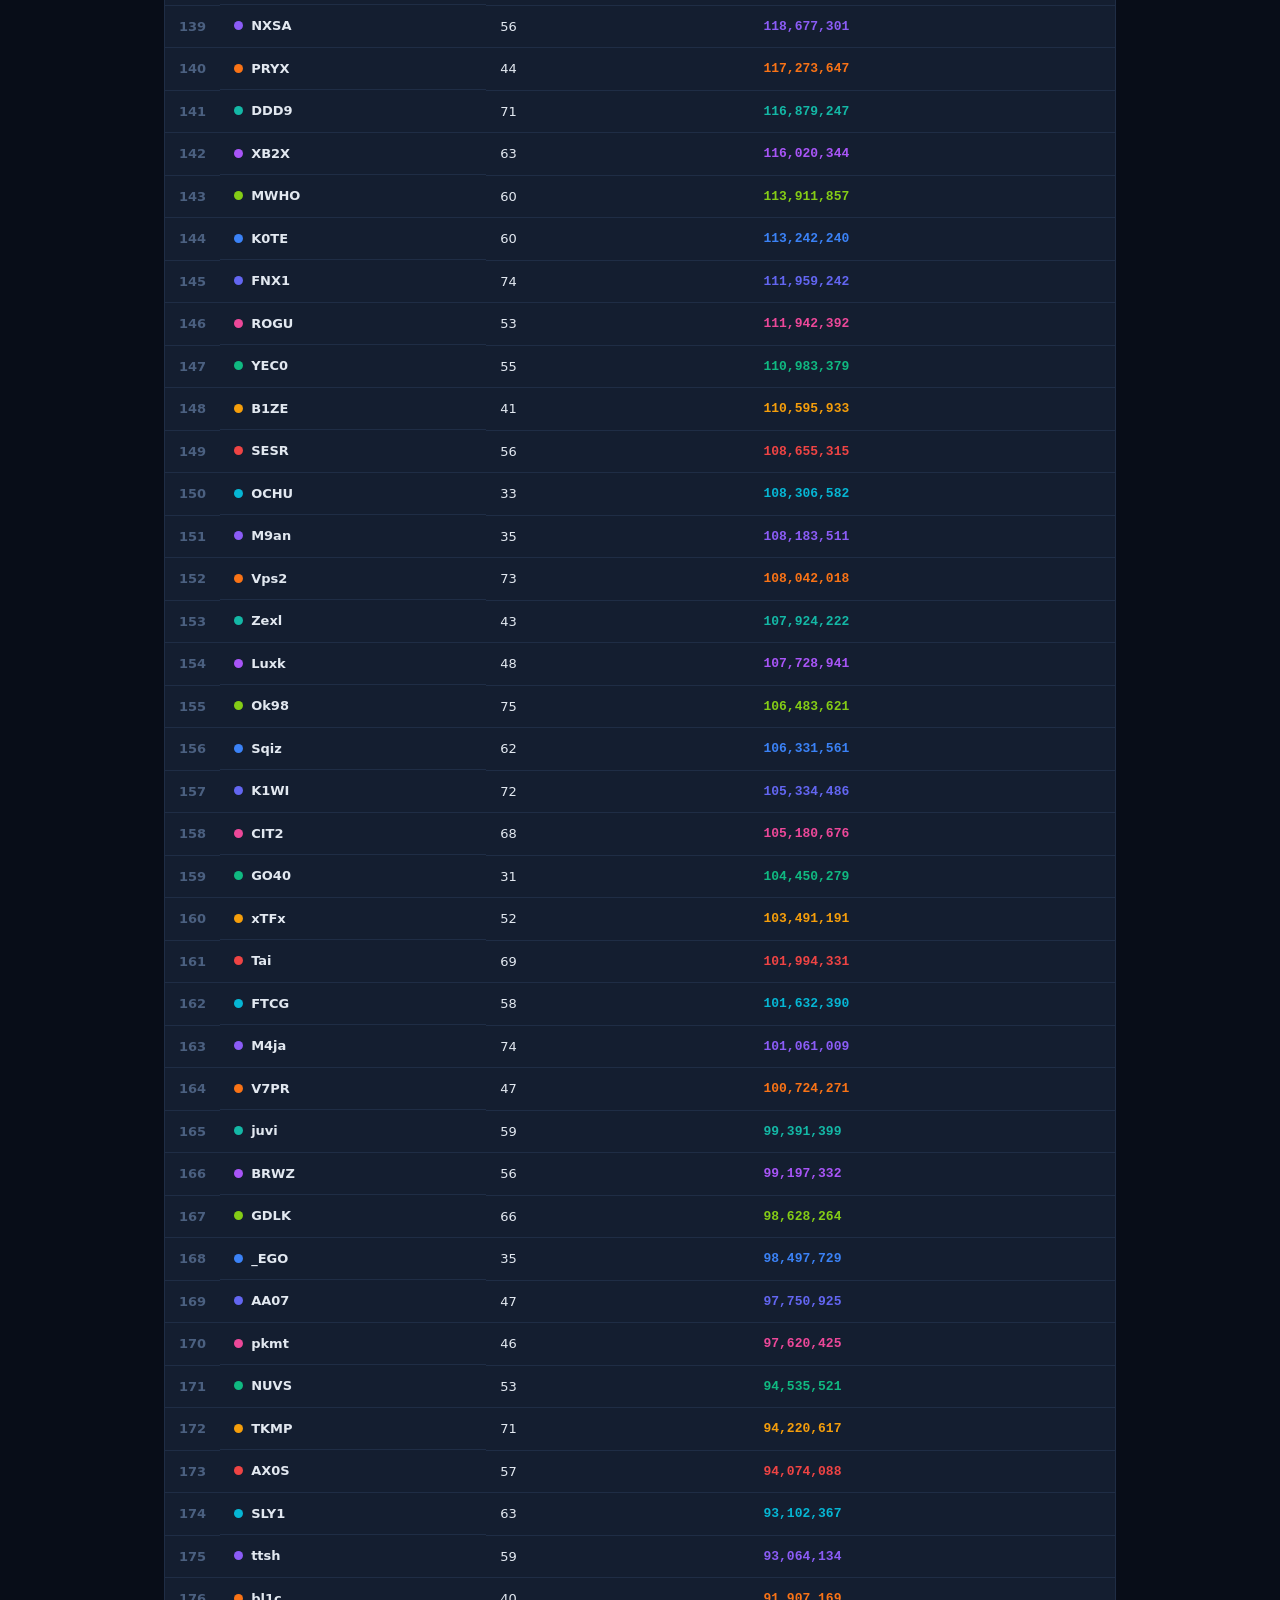
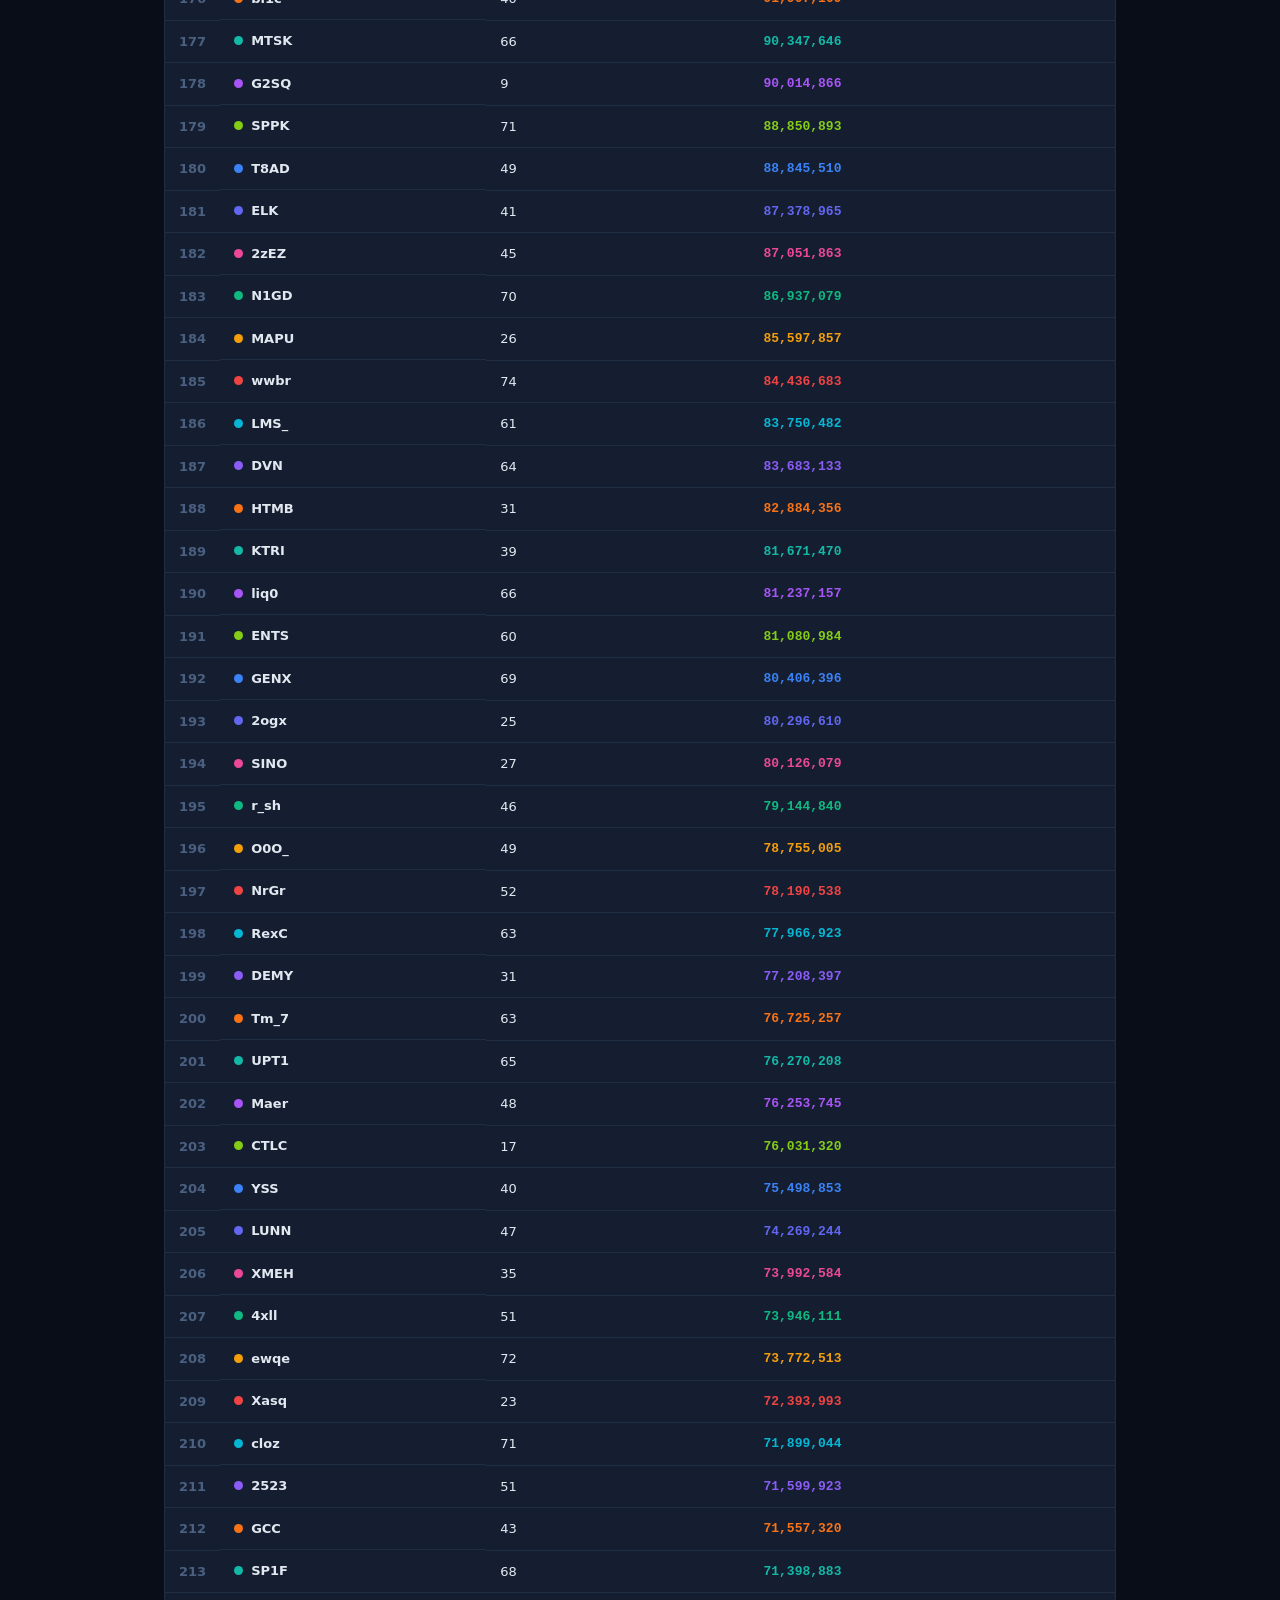
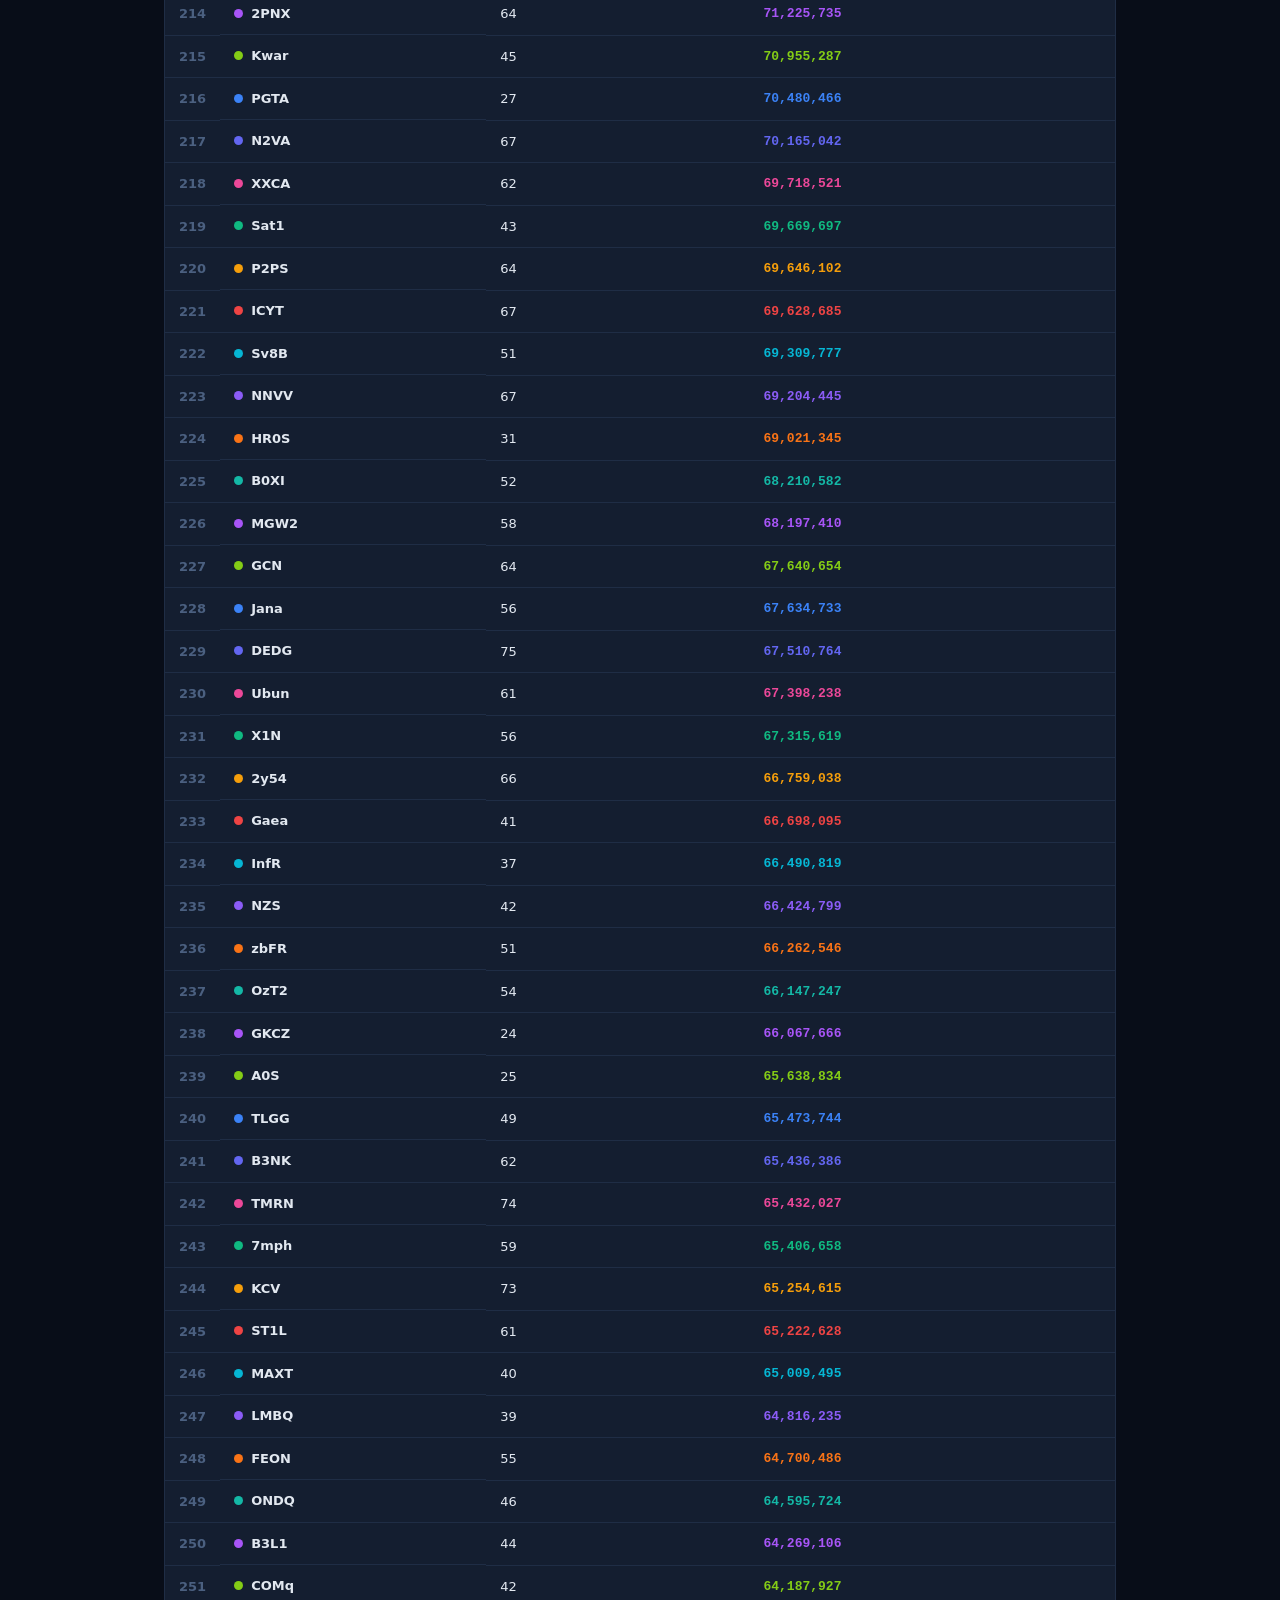
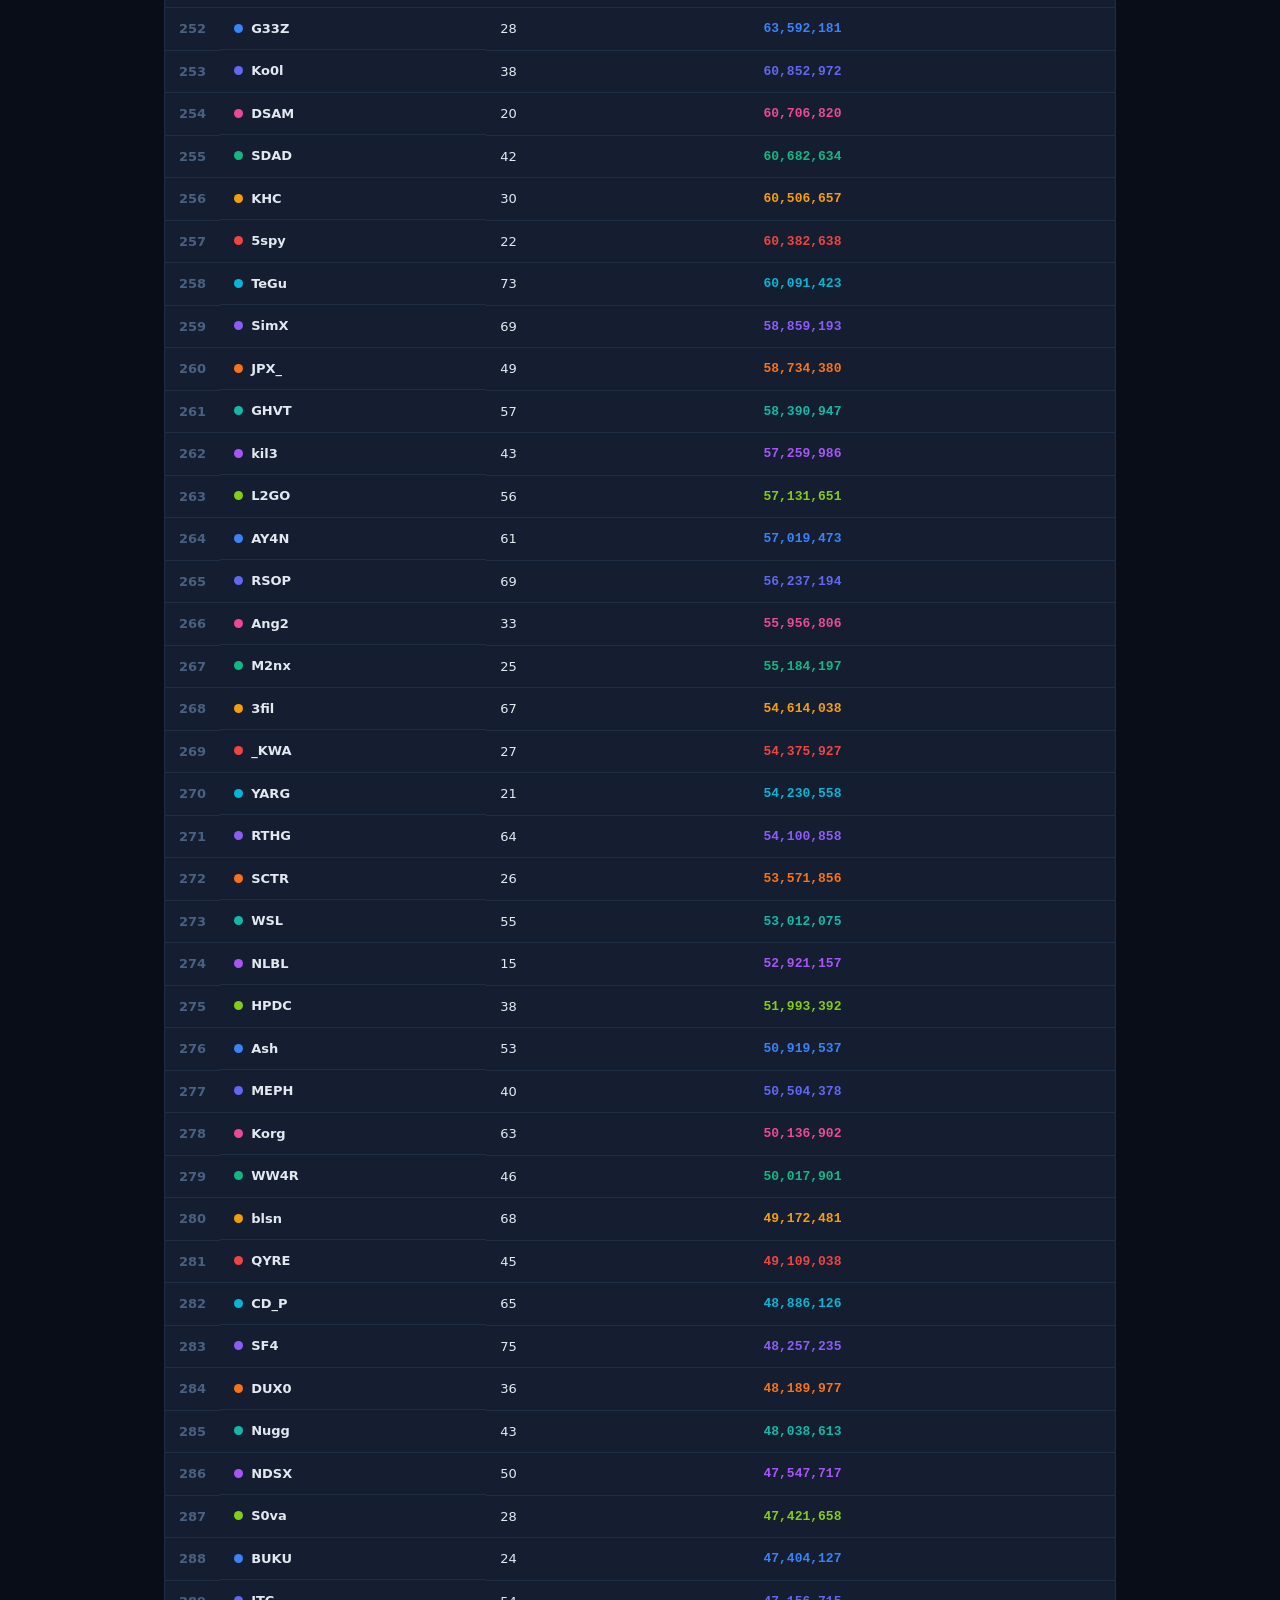
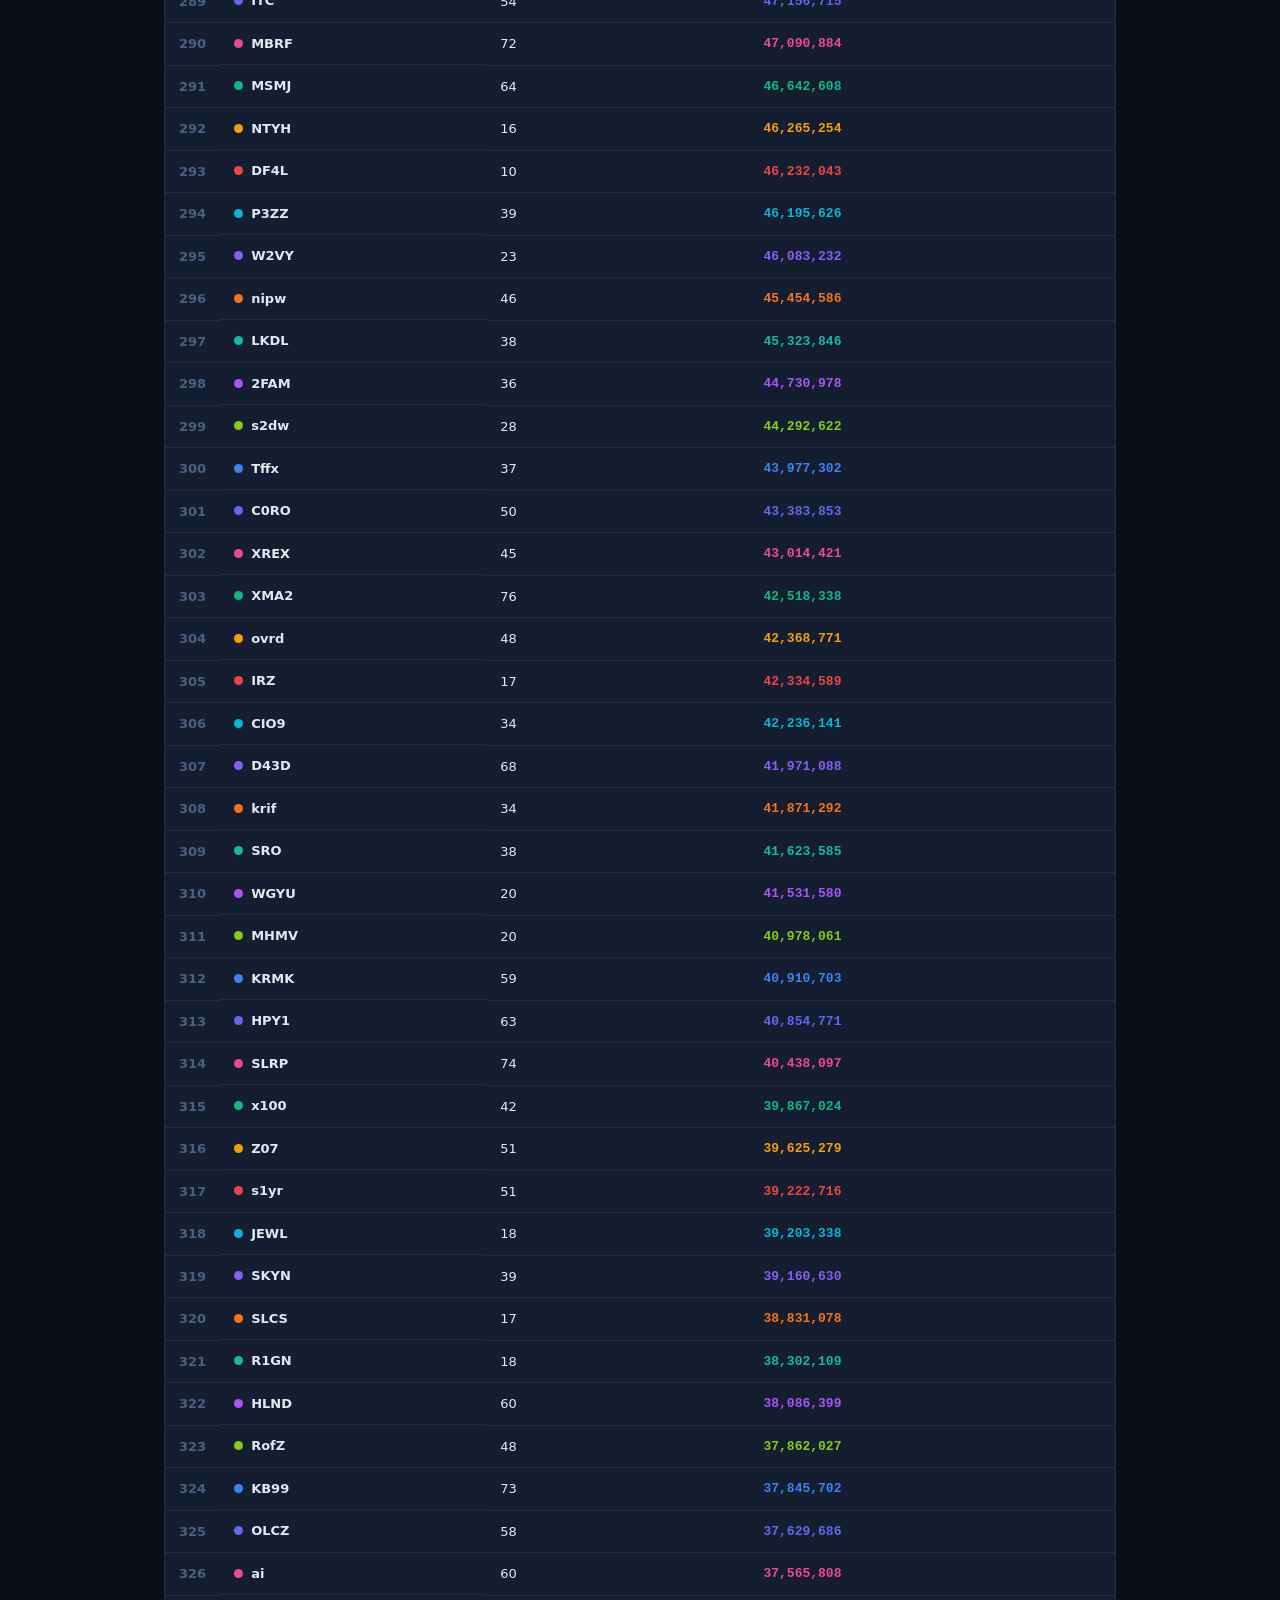
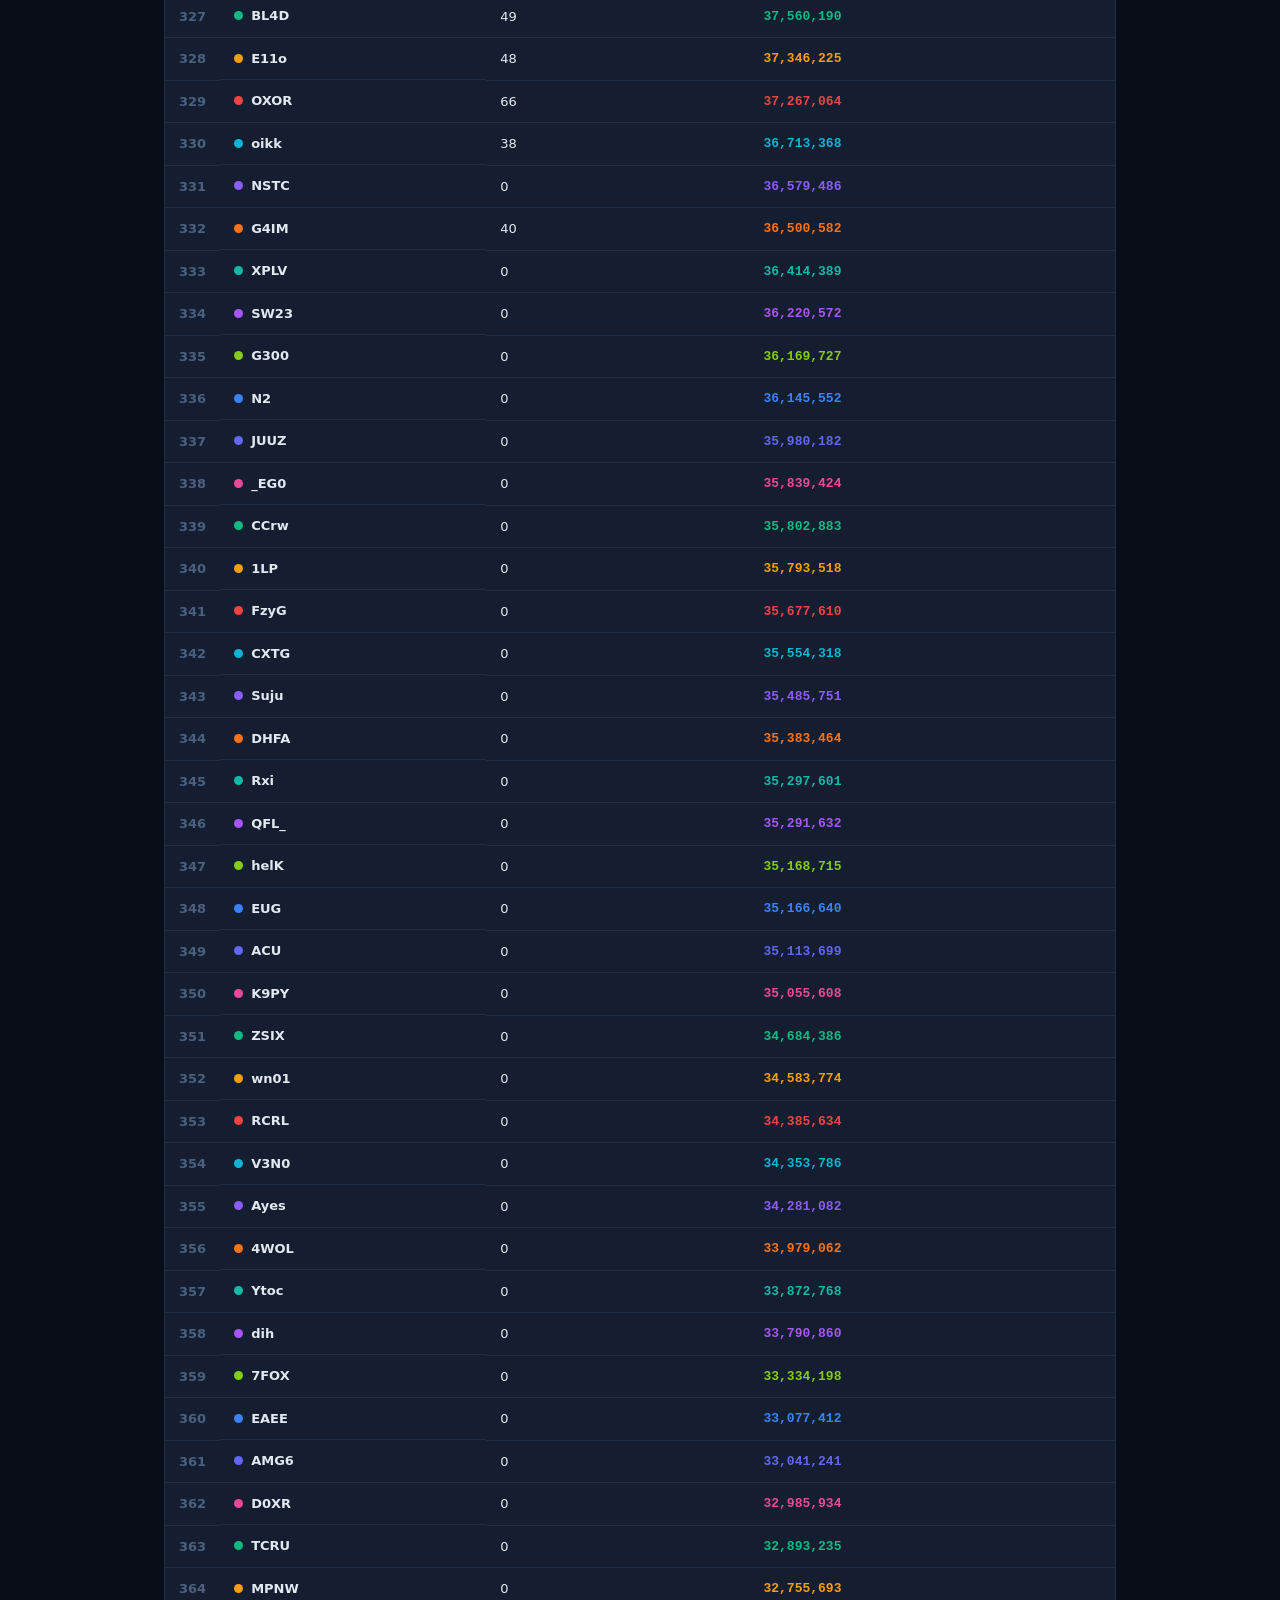
==== commit 3c5db2bc: "deploy: sync from claude/ps99-pinata-leaderboard-8ihk03" ====
--- a/index.html
+++ b/index.html
@@ -39,6 +39,7 @@
 <nav class="page-nav">
     <a href="index.html" class="nav-tab active">Clan Leaderboard</a>
     <a href="players.html" class="nav-tab">Individual Players</a>
+    <a href="league/index.html" class="nav-tab">League</a>
 </nav>
 
 <main>
@@ -117,6 +118,6 @@
 
 <div id="toast" class="toast"></div>
 
-<script src="app.js?v=5"></script>
+<script src="app.js?v=6"></script>
 </body>
 </html>
